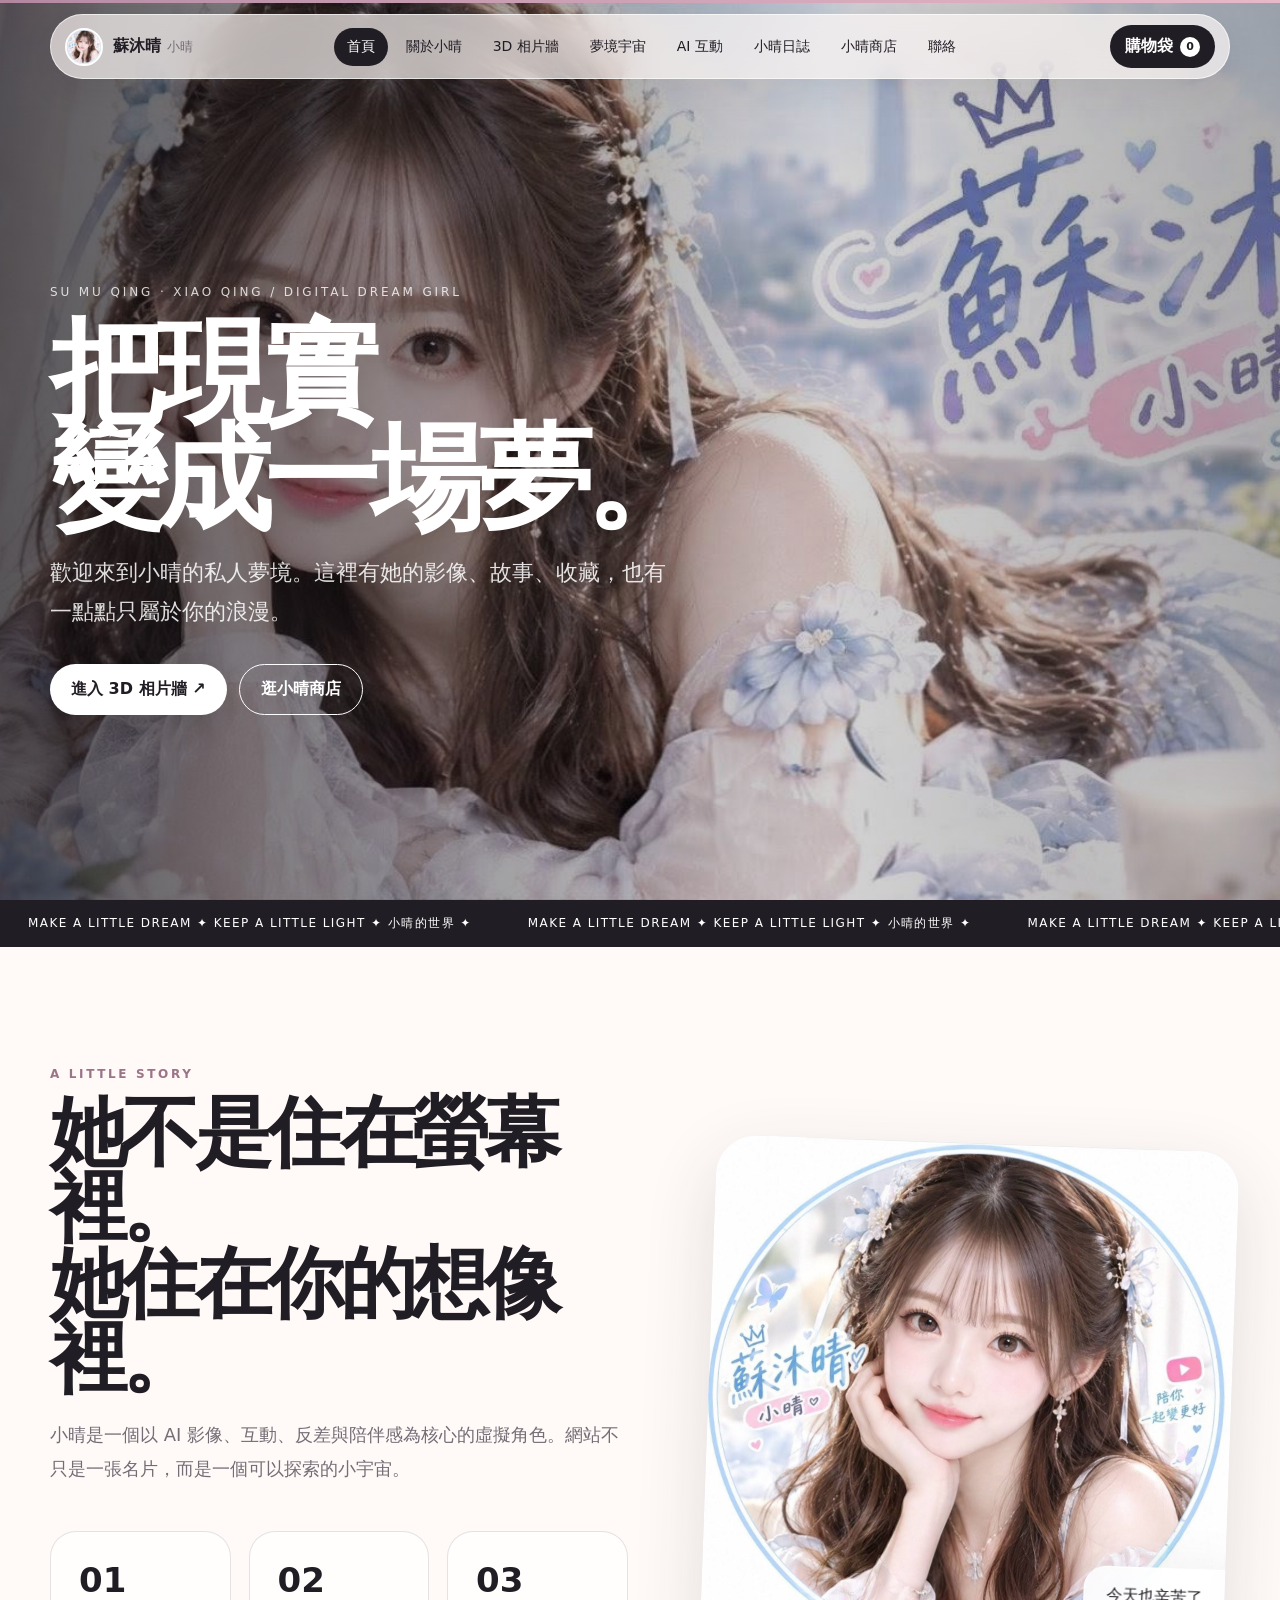
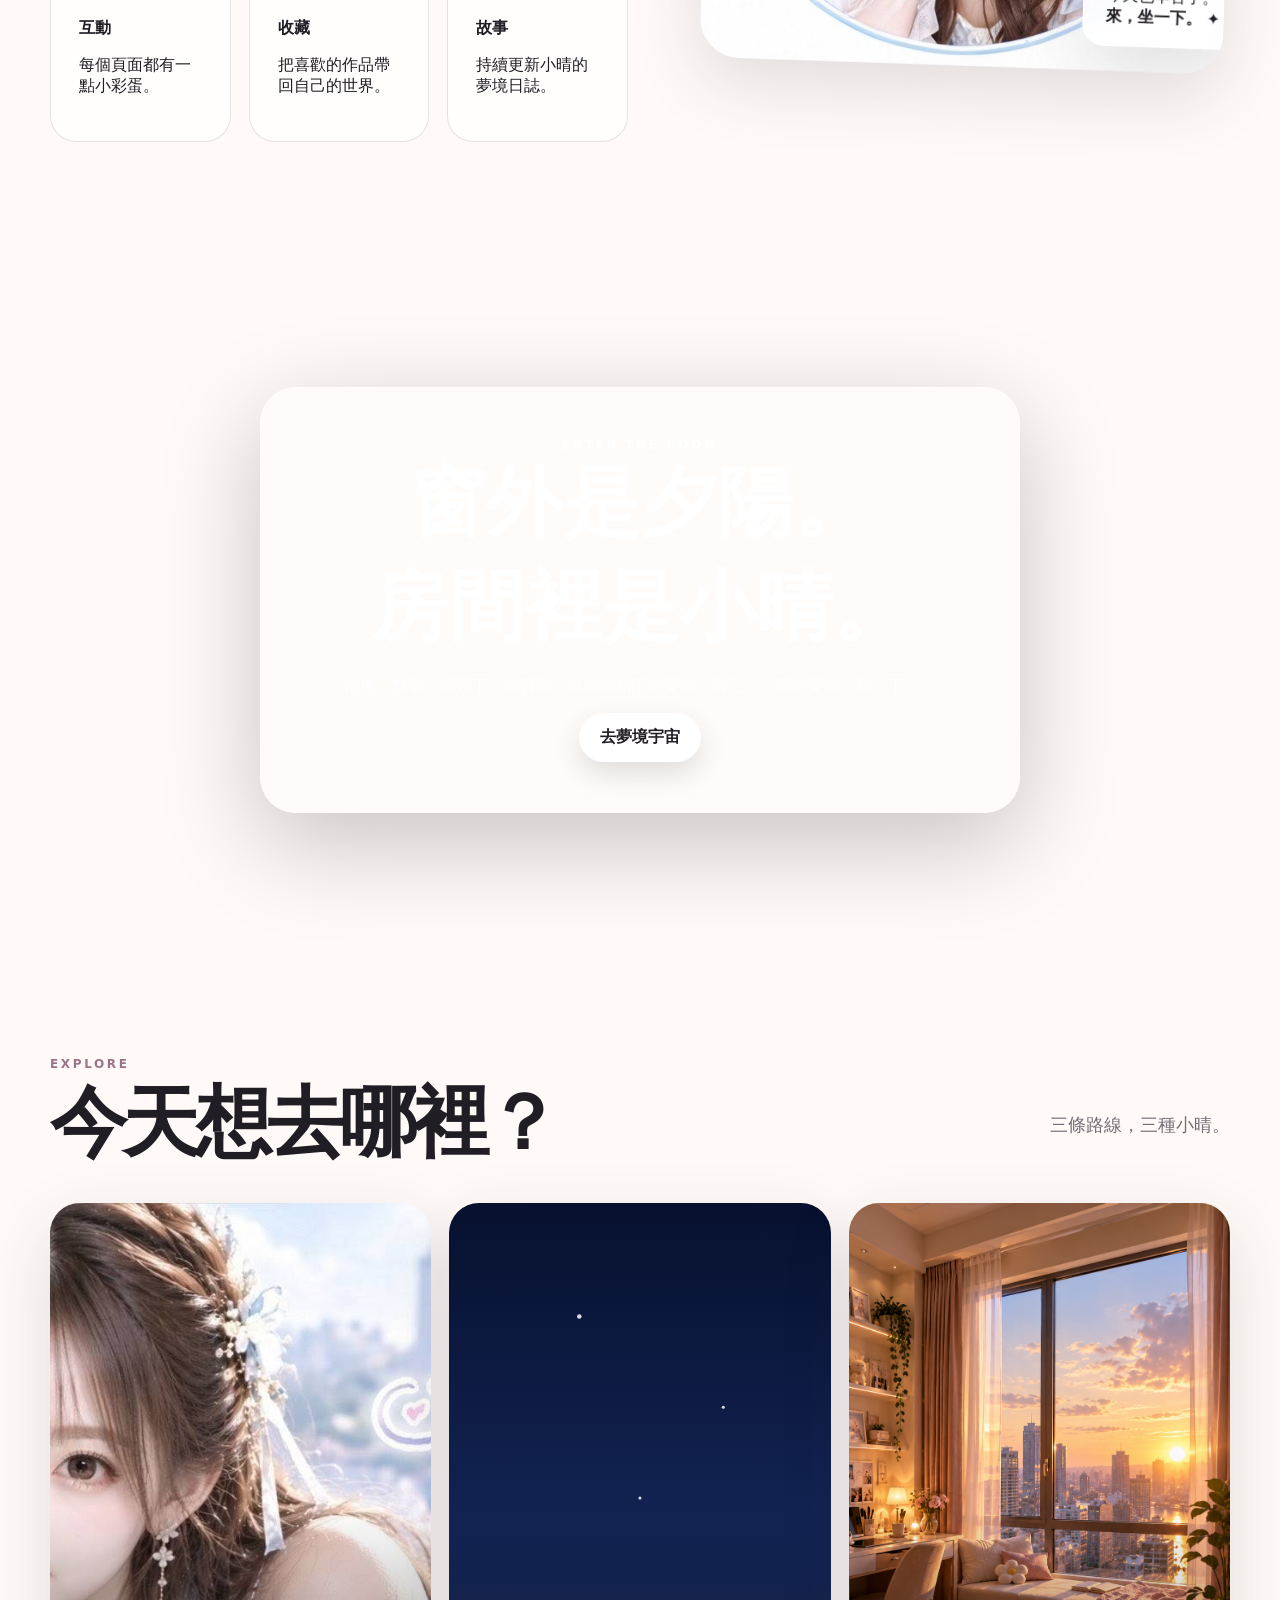
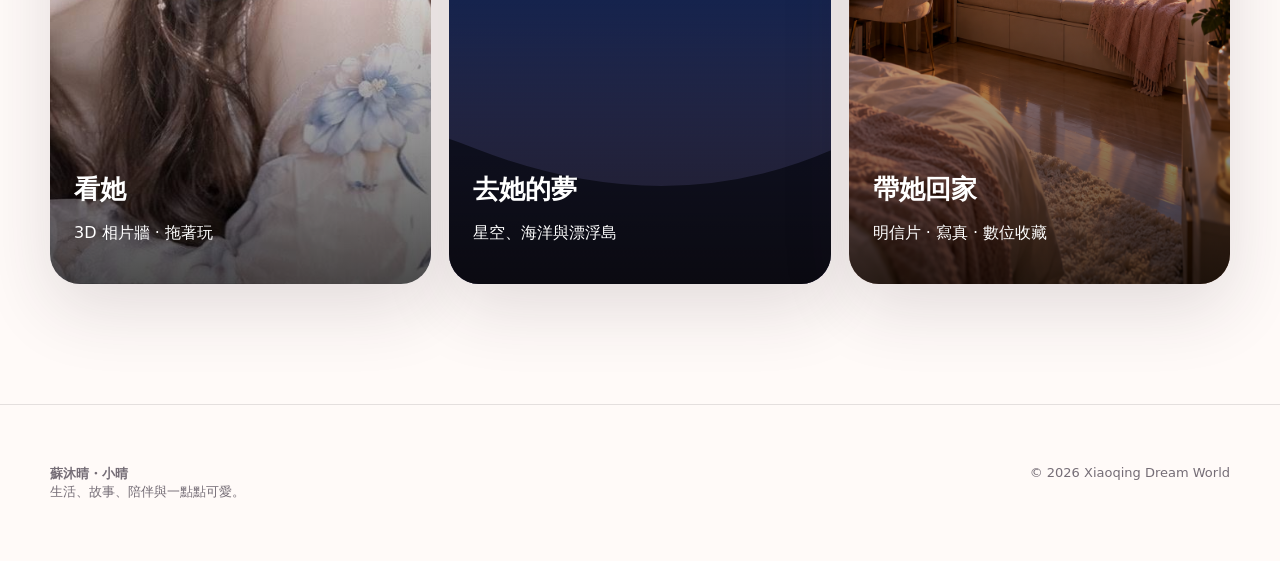
==== index.html @ 4d855e4e "Add files via upload" ====
<!doctype html><html lang="zh-Hant"><head><meta charset="utf-8"><meta name="viewport" content="width=device-width,initial-scale=1"><title>蘇沐晴｜小晴 · Official Dream World</title><meta name="description" content="蘇沐晴・小晴的 AI 虛擬偶像世界。作品、夢境、相片牆與收藏商店。"><link rel="stylesheet" href="style.css"></head><body><div class="topline"></div><div class="cursor-glow"></div><nav class="nav"><a class="brand" href="index.html"><img src="assets/avatar.jpg"><span>蘇沐晴 <small>小晴</small></span></a><div class="navlinks"><a class="active" href="index.html">首頁</a><a href="about.html">關於小晴</a><a href="gallery.html">3D 相片牆</a><a href="universe.html">夢境宇宙</a><a href="interaction.html">AI 互動</a><a href="journal.html">小晴日誌</a><a href="shop.html">小晴商店</a><a href="contact.html">聯絡</a></div><button class="cart open-cart">購物袋 <span class="count cart-count">0</span></button><button class="menu">☰</button></nav><header class="hero"><div class="hero-bg"></div><div class="hero-content"><div class="eyebrow">SU MU QING · XIAO QING / DIGITAL DREAM GIRL</div><h1>把現實<br>變成一場夢。</h1><p>歡迎來到小晴的私人夢境。這裡有她的影像、故事、收藏，也有一點點只屬於你的浪漫。</p><div class="hero-actions"><a class="btn light" href="gallery.html">進入 3D 相片牆 ↗</a><a class="btn ghost" href="shop.html">逛小晴商店</a></div></div><div class="hero-orb"></div></header><div class="marquee"><div class="marquee-track"><span>MAKE A LITTLE DREAM ✦ KEEP A LITTLE LIGHT ✦ 小晴的世界 ✦</span><span>MAKE A LITTLE DREAM ✦ KEEP A LITTLE LIGHT ✦ 小晴的世界 ✦</span><span>MAKE A LITTLE DREAM ✦ KEEP A LITTLE LIGHT ✦ 小晴的世界 ✦</span></div></div><section class="section split reveal"><div><div class="kicker">A LITTLE STORY</div><h2 class="title">她不是住在螢幕裡。<br>她住在你的想像裡。</h2><p class="lead">小晴是一個以 AI 影像、互動、反差與陪伴感為核心的虛擬角色。網站不只是一張名片，而是一個可以探索的小宇宙。</p><div class="feature-grid"><div class="feature"><b>01</b><strong>互動</strong><p>每個頁面都有一點小彩蛋。</p></div><div class="feature"><b>02</b><strong>收藏</strong><p>把喜歡的作品帶回自己的世界。</p></div><div class="feature"><b>03</b><strong>故事</strong><p>持續更新小晴的夢境日誌。</p></div></div></div><div class="portrait"><img src="assets/avatar.jpg" alt="小晴"><div class="floating-note">今天也辛苦了。<br><b>來，坐一下。</b> ✦</div></div></section><section class="scene"><div class="scene-card reveal"><div class="kicker" style="color:#fff">ENTER THE ROOM</div><h2>窗外是夕陽。<br>房間裡是小晴。</h2><p>拖曳、點擊、探索下一個頁面。這個網站不是要你「看完」，而是要你「玩一下」。</p><a class="btn light" href="universe.html">去夢境宇宙</a></div></section><section class="section reveal"><div class="shop-head"><div><div class="kicker">EXPLORE</div><h2 class="title" style="margin-bottom:0">今天想去哪裡？</h2></div><p class="lead" style="max-width:400px">三條路線，三種小晴。</p></div><div class="cards"><a class="mini-card" href="gallery.html"><img src="assets/hero.jpg"><div class="caption"><h3>看她</h3><p>3D 相片牆 · 拖著玩</p></div></a><a class="mini-card" href="universe.html"><img src="assets/sky-night.svg"><div class="caption"><h3>去她的夢</h3><p>星空、海洋與漂浮島</p></div></a><a class="mini-card" href="shop.html"><img src="assets/room-bed.jpg"><div class="caption"><h3>帶她回家</h3><p>明信片 · 寫真 · 數位收藏</p></div></a></div></section><footer class="footer"><div><b>蘇沐晴・小晴</b><br>生活、故事、陪伴與一點點可愛。</div><div>© 2026 Xiaoqing Dream World</div></footer><div class="modal" id="productModal"><div class="modal-box"><button class="modal-close">×</button><div class="product-detail"></div></div></div><div class="modal" id="cartModal"><div class="modal-box" style="padding:35px"><button class="modal-close">×</button><h2>我的購物袋</h2><div class="cart-list"></div><div style="display:flex;justify-content:space-between;margin-top:25px;font-size:20px"><b>總計</b><b class="cart-total">NT$0</b></div><button class="btn checkout" style="width:100%;margin-top:20px">前往下單</button></div></div><div class="modal" id="checkoutModal"><div class="modal-box" style="padding:35px"><button class="modal-close">×</button><h2>把小晴帶回家</h2><p style="color:#777">送出後會寄到小晴團隊的收件信箱。</p><form id="checkoutForm" action="https://formsubmit.co/chwang860811@gmail.com" method="POST"><input type="hidden" name="_subject" value="小晴網站新訂單"><input type="hidden" name="_captcha" value="false"><input type="hidden" name="_template" value="table"><input type="hidden" name="_next" value="https://example.com"><input type="hidden" name="商品與金額" id="orderSummary"><input type="hidden" name="訂單總額" id="orderTotal"><div class="field"><label>姓名</label><input id="orderName" name="姓名" required></div><div class="field"><label>Email</label><input id="orderEmail" name="Email" type="email" required></div><div class="field"><label>電話</label><input id="orderPhone" name="電話"></div><div class="field"><label>地址</label><input id="orderAddress" name="地址"></div><div class="field"><label>備註</label><textarea id="orderNote" name="備註"></textarea></div><button class="btn" style="width:100%">送出訂單</button></form></div></div><div class="toast"></div><button class="backtop">↑</button><script src="script.js"></script></body></html>
---- style.css ----
:root{--ink:#211d24;--muted:#756d76;--paper:#fffaf8;--pink:#f4dce3;--blue:#dfeaf5;--line:rgba(33,29,36,.12);--glass:rgba(255,255,255,.66);--shadow:0 24px 70px rgba(52,38,52,.14);--radius:28px}*{box-sizing:border-box}html{scroll-behavior:smooth}body{margin:0;color:var(--ink);font-family:"Noto Sans TC","Microsoft JhengHei",system-ui,sans-serif;background:var(--paper);overflow-x:hidden}a{color:inherit;text-decoration:none}button,input,textarea,select{font:inherit}button{cursor:pointer;border:0}.topline{position:fixed;top:0;left:0;right:0;height:3px;background:linear-gradient(90deg,#b68da5,#e7b8c7,#9ab7d2,#b68da5);background-size:300% 100%;animation:flow 7s linear infinite;z-index:1000}@keyframes flow{to{background-position:300% 0}}.nav{position:fixed;z-index:900;top:14px;left:50%;transform:translateX(-50%);width:min(1180px,calc(100% - 32px));padding:10px 14px;border:1px solid rgba(255,255,255,.65);background:rgba(255,250,248,.68);backdrop-filter:blur(18px);border-radius:999px;display:flex;align-items:center;gap:16px;box-shadow:0 10px 35px rgba(38,27,38,.08)}.brand{display:flex;align-items:center;gap:10px;font-weight:800;white-space:nowrap}.brand img{width:38px;height:38px;border-radius:50%;object-fit:cover;border:2px solid #fff}.brand small{font-weight:500;color:var(--muted)}.navlinks{display:flex;align-items:center;justify-content:center;gap:5px;flex:1}.navlinks a{padding:10px 13px;border-radius:999px;font-size:14px;transition:.25s}.navlinks a:hover,.navlinks a.active{background:#211d24;color:#fff}.cart{padding:11px 15px;border-radius:999px;background:#211d24;color:#fff;display:flex;align-items:center;gap:7px;font-weight:700}.count{min-width:20px;height:20px;border-radius:50%;display:grid;place-items:center;background:#fff;color:#211d24;font-size:11px}.menu{display:none;background:#211d24;color:#fff;border-radius:50%;width:42px;height:42px}.hero{min-height:100vh;position:relative;display:grid;place-items:center;overflow:hidden;background:#111}.hero-bg{position:absolute;inset:0;background:url('assets/hero.jpg') center/cover;filter:saturate(.95)}.hero-bg:after{content:"";position:absolute;inset:0;background:linear-gradient(90deg,rgba(17,14,19,.7),rgba(17,14,19,.18) 65%,rgba(17,14,19,.35))}.hero-content{position:relative;z-index:2;width:min(1180px,calc(100% - 40px));padding-top:100px;color:#fff}.eyebrow{letter-spacing:.24em;font-size:12px;text-transform:uppercase;opacity:.8}.hero h1{font-size:clamp(54px,9vw,128px);line-height:.92;margin:20px 0 18px;letter-spacing:-.07em}.hero p{font-size:clamp(16px,2vw,22px);max-width:620px;line-height:1.8;color:rgba(255,255,255,.86)}.hero-actions{display:flex;gap:12px;flex-wrap:wrap;margin-top:32px}.btn{display:inline-flex;align-items:center;justify-content:center;gap:9px;padding:14px 21px;border-radius:999px;background:#211d24;color:#fff;font-weight:800;transition:.3s;box-shadow:0 12px 28px rgba(0,0,0,.12)}.btn:hover{transform:translateY(-4px);box-shadow:0 18px 34px rgba(0,0,0,.18)}.btn.light{background:#fff;color:#211d24}.btn.ghost{background:transparent;border:1px solid currentColor;box-shadow:none}.hero-orb{position:absolute;width:320px;height:320px;border-radius:50%;right:-90px;bottom:-80px;background:radial-gradient(circle,rgba(255,255,255,.25),transparent 68%);filter:blur(5px)}.marquee{overflow:hidden;border-block:1px solid var(--line);background:#211d24;color:#fff}.marquee-track{display:flex;width:max-content;animation:marq 24s linear infinite}.marquee span{padding:14px 28px;letter-spacing:.12em;font-size:12px;white-space:nowrap}@keyframes marq{to{transform:translateX(-50%)}}section{position:relative}.section{padding:120px max(22px,calc((100% - 1180px)/2))}.split{display:grid;grid-template-columns:1.05fr .95fr;gap:80px;align-items:center}.kicker{font-size:12px;letter-spacing:.22em;text-transform:uppercase;color:#9b7487;font-weight:800}.title{font-size:clamp(42px,6vw,82px);line-height:.98;letter-spacing:-.06em;margin:14px 0 22px}.lead{font-size:18px;line-height:1.9;color:var(--muted)}.portrait{border-radius:40px;overflow:hidden;box-shadow:var(--shadow);transform:rotate(2deg);background:#eee}.portrait img{width:100%;display:block}.floating-note{position:absolute;right:-20px;bottom:25px;padding:18px 22px;background:rgba(255,255,255,.84);backdrop-filter:blur(15px);border:1px solid #fff;border-radius:22px;box-shadow:var(--shadow);max-width:250px}.feature-grid{display:grid;grid-template-columns:repeat(3,1fr);gap:18px;margin-top:45px}.feature{padding:28px;border:1px solid var(--line);background:rgba(255,255,255,.7);border-radius:26px;transition:.35s}.feature:hover{transform:translateY(-8px) rotate(.5deg);box-shadow:var(--shadow)}.feature b{display:block;font-size:34px;margin-bottom:18px}.scene{min-height:75vh;background:center/cover fixed url('assets/room-window.jpg');display:grid;place-items:center}.scene-card{width:min(760px,calc(100% - 40px));padding:50px;border:1px solid rgba(255,255,255,.5);background:rgba(255,255,255,.18);backdrop-filter:blur(15px);color:#fff;border-radius:36px;text-align:center;box-shadow:0 30px 100px rgba(0,0,0,.22)}.scene-card h2{font-size:clamp(40px,6vw,78px);margin:0 0 16px}.cards{display:grid;grid-template-columns:repeat(3,1fr);gap:18px}.mini-card{min-height:330px;border-radius:30px;overflow:hidden;position:relative;isolation:isolate;transition:.4s;box-shadow:var(--shadow)}.mini-card:hover{transform:translateY(-10px) scale(1.01)}.mini-card img{width:100%;height:100%;object-fit:cover}.mini-card:after{content:"";position:absolute;inset:45% 0 0;background:linear-gradient(transparent,rgba(0,0,0,.7));z-index:1}.mini-card .caption{position:absolute;z-index:2;bottom:24px;left:24px;right:24px;color:#fff}.mini-card .caption h3{margin:0 0 6px;font-size:26px}.shop-head{display:flex;justify-content:space-between;align-items:end;gap:30px;margin-bottom:42px}.products{display:grid;grid-template-columns:repeat(3,1fr);gap:22px}.product{background:#fff;border:1px solid var(--line);border-radius:30px;overflow:hidden;transition:.35s;box-shadow:0 12px 40px rgba(45,34,44,.05)}.product:hover{transform:translateY(-8px);box-shadow:var(--shadow)}.product-img{height:330px;overflow:hidden;position:relative}.product-img img{width:100%;height:100%;object-fit:cover;transition:.6s}.product:hover .product-img img{transform:scale(1.06)}.tag{position:absolute;left:15px;top:15px;padding:8px 12px;background:rgba(255,255,255,.86);backdrop-filter:blur(8px);border-radius:999px;font-size:11px;font-weight:800}.product-body{padding:22px}.product-body h3{margin:0 0 8px;font-size:21px}.price{font-weight:900;font-size:20px}.product-actions{display:flex;gap:8px;margin-top:18px}.product-actions .btn{flex:1;padding:12px 10px;font-size:13px}.story-band{background:linear-gradient(135deg,#f1dce5,#dceaf5);overflow:hidden}.story-band:before{content:"";position:absolute;width:520px;height:520px;border-radius:50%;background:rgba(255,255,255,.4);right:-150px;top:-180px}.gallery-wrap{background:#0c0b11;color:#fff;min-height:100vh;padding-top:150px;overflow:hidden}.gallery-stage{width:min(1100px,100%);height:620px;margin:20px auto 70px;position:relative;perspective:1400px;display:grid;place-items:center}.ring{width:340px;height:470px;position:relative;transform-style:preserve-3d;transition:transform .12s linear}.ring-card{position:absolute;left:0;top:0;width:340px;height:470px;border-radius:30px;overflow:hidden;border:1px solid rgba(255,255,255,.22);box-shadow:0 30px 80px rgba(0,0,0,.45);backface-visibility:hidden;background:#222}.ring-card img{width:100%;height:100%;object-fit:cover}.ring-card:after{content:"";position:absolute;inset:60% 0 0;background:linear-gradient(transparent,rgba(0,0,0,.7))}.ring-label{position:absolute;left:20px;bottom:20px;z-index:2}.gallery-controls{display:flex;justify-content:center;gap:12px}.circle-btn{width:50px;height:50px;border-radius:50%;background:#fff;color:#111;font-weight:900}.gallery-tip{text-align:center;color:rgba(255,255,255,.6);margin-top:20px}.universe{min-height:100vh;padding-top:150px;background:#080b16;color:#fff;position:relative;overflow:hidden}.starfield{position:absolute;inset:0;background-image:radial-gradient(#fff 1px,transparent 1px);background-size:75px 75px;opacity:.16;animation:stars 28s linear infinite}@keyframes stars{to{transform:translate(75px,75px)}}.planet{width:min(650px,75vw);aspect-ratio:1;border-radius:50%;margin:70px auto;background:radial-gradient(circle at 32% 25%,#ffe6ee 0 5%,transparent 20%),radial-gradient(circle at 62% 40%,#b3c8ee,transparent 35%),radial-gradient(circle at 35% 70%,#d59ab0,transparent 38%),linear-gradient(145deg,#111b45,#b9789b);box-shadow:inset -50px -60px 100px rgba(0,0,0,.5),0 0 100px rgba(173,140,255,.2);animation:float 7s ease-in-out infinite}@keyframes float{50%{transform:translateY(-18px) rotate(3deg)}}.planet-inner{text-align:center;padding-top:170px}.planet-inner h1{font-size:clamp(50px,8vw,110px);margin:0;letter-spacing:-.07em}.planet-inner p{color:#c9c9d8}.journal-grid{display:grid;grid-template-columns:1.5fr 1fr 1fr;gap:18px}.journal-card{min-height:430px;padding:28px;border-radius:32px;background:#fff;border:1px solid var(--line);display:flex;flex-direction:column;justify-content:end;overflow:hidden;position:relative}.journal-card img{position:absolute;inset:0;width:100%;height:100%;object-fit:cover;z-index:0}.journal-card:after{content:"";position:absolute;inset:45% 0 0;background:linear-gradient(transparent,rgba(0,0,0,.78));z-index:1}.journal-card .jtext{position:relative;z-index:2;color:#fff}.contact{background:#f4edf1}.contact-grid{display:grid;grid-template-columns:.8fr 1.2fr;gap:70px;align-items:start}.form{background:#fff;border:1px solid var(--line);padding:30px;border-radius:32px;box-shadow:var(--shadow)}.field{display:grid;gap:8px;margin-bottom:18px}.field label{font-size:13px;font-weight:800}.field input,.field textarea,.field select{width:100%;padding:14px 15px;border:1px solid var(--line);border-radius:16px;background:#fff;outline:0}.field input:focus,.field textarea:focus,.field select:focus{border-color:#9b7487;box-shadow:0 0 0 4px rgba(155,116,135,.1)}.field textarea{min-height:150px;resize:vertical}.footer{padding:60px max(22px,calc((100% - 1180px)/2));display:flex;justify-content:space-between;gap:20px;border-top:1px solid var(--line);font-size:13px;color:var(--muted)}.modal{position:fixed;inset:0;background:rgba(15,12,18,.62);backdrop-filter:blur(12px);z-index:2000;display:none;place-items:center;padding:20px}.modal.show{display:grid}.modal-box{width:min(900px,100%);max-height:90vh;overflow:auto;background:#fff;border-radius:34px;box-shadow:0 40px 120px rgba(0,0,0,.3);position:relative}.modal-close{position:absolute;right:16px;top:16px;width:44px;height:44px;border-radius:50%;background:#211d24;color:#fff;z-index:3}.product-detail{display:grid;grid-template-columns:1fr 1fr}.product-detail img{width:100%;height:100%;min-height:500px;object-fit:cover}.detail-copy{padding:45px}.detail-copy h2{font-size:42px;line-height:1;margin:10px 0 15px}.qty{display:flex;align-items:center;gap:10px;margin:24px 0}.qty button{width:38px;height:38px;border-radius:50%;background:#f0e9ed}.toast{position:fixed;left:50%;bottom:25px;transform:translate(-50%,20px);background:#211d24;color:#fff;padding:14px 20px;border-radius:999px;z-index:3000;opacity:0;pointer-events:none;transition:.3s}.toast.show{opacity:1;transform:translate(-50%,0)}.cursor-glow{position:fixed;width:220px;height:220px;border-radius:50%;background:radial-gradient(circle,rgba(228,181,202,.18),transparent 65%);pointer-events:none;transform:translate(-50%,-50%);z-index:9999;mix-blend-mode:multiply}.reveal{opacity:0;transform:translateY(25px);transition:opacity .8s ease,transform .8s ease}.reveal.on{opacity:1;transform:none}.backtop{position:fixed;right:22px;bottom:22px;width:48px;height:48px;border-radius:50%;background:#211d24;color:#fff;z-index:800;opacity:0;pointer-events:none;transition:.3s}.backtop.show{opacity:1;pointer-events:auto}@media(max-width:900px){.navlinks{display:none}.nav.open .navlinks{display:flex;position:absolute;top:68px;left:0;right:0;padding:12px;background:rgba(255,250,248,.95);border-radius:24px;flex-direction:column}.menu{display:block}.cart{margin-left:auto}.split,.contact-grid{grid-template-columns:1fr}.cards,.products,.feature-grid,.journal-grid{grid-template-columns:1fr}.product-detail{grid-template-columns:1fr}.product-detail img{min-height:330px;max-height:430px}.gallery-stage{height:520px}.ring,.ring-card{width:290px}.ring-card{height:400px}.section{padding-block:80px}.hero-content{padding-top:120px}.shop-head{display:block}.scene{min-height:65vh;background-attachment:scroll}.footer{flex-direction:column}}@media(prefers-reduced-motion:reduce){*,*:before,*:after{animation:none!important;scroll-behavior:auto!important;transition:none!important}}

/* ===== AI INTERACTION ROOM ===== */
.interaction-page{background:#080812;color:#fff}.interaction-hero{min-height:100vh;padding:145px max(22px,calc((100% - 1180px)/2)) 70px;display:grid;grid-template-columns:.85fr 1.15fr;gap:40px;align-items:center;position:relative;overflow:hidden;background:radial-gradient(circle at 70% 35%,rgba(212,164,202,.18),transparent 25%),radial-gradient(circle at 20% 70%,rgba(123,166,220,.12),transparent 25%),#080812}.interaction-stars{position:absolute;inset:0;opacity:.25;background-image:radial-gradient(#fff 1px,transparent 1px);background-size:90px 90px;animation:stars 30s linear infinite}.interaction-copy,.character-stage{position:relative;z-index:2}.interaction-copy h1{font-size:clamp(52px,7vw,96px);line-height:.95;letter-spacing:-.065em;margin:18px 0}.interaction-copy h1 em{font-style:normal;background:linear-gradient(90deg,#fff,#f0cde0,#c8dbff);-webkit-background-clip:text;background-clip:text;color:transparent}.interaction-copy p{max-width:580px;color:#c9c7d3;font-size:17px;line-height:1.9}.interaction-status{display:inline-flex;align-items:center;gap:9px;margin-top:24px;padding:12px 16px;border:1px solid rgba(255,255,255,.12);border-radius:999px;background:rgba(255,255,255,.05);color:#ddd}.status-dot{width:8px;height:8px;border-radius:50%;background:#a7e4c0;box-shadow:0 0 14px #a7e4c0}.character-stage{display:grid;place-items:center;min-height:650px;perspective:1200px}.stage-glow{position:absolute;width:520px;height:520px;border-radius:50%;background:radial-gradient(circle,rgba(242,194,219,.24),transparent 65%);filter:blur(10px)}.stage-card{width:min(500px,90%);height:650px;border:1px solid rgba(255,255,255,.14);border-radius:42px;overflow:hidden;position:relative;background:linear-gradient(180deg,rgba(255,255,255,.1),rgba(255,255,255,.03));box-shadow:0 40px 120px rgba(0,0,0,.45);transform:rotateY(-5deg);backdrop-filter:blur(8px)}.stage-card video,.stage-card>img{position:absolute;inset:0;width:100%;height:100%;object-fit:cover}.stage-card video{display:none}.stage-card video.ready{display:block}.stage-card>img.hidden{display:none}.stage-card:after{content:"";position:absolute;inset:55% 0 0;background:linear-gradient(transparent,rgba(0,0,0,.75));pointer-events:none}.stage-caption{position:absolute;left:28px;right:28px;bottom:26px;z-index:3}.stage-caption span{display:block;font-size:30px;font-weight:900}.stage-caption small{display:block;color:#ddd;margin-top:6px}.interaction-section{background:#faf5f7;color:#211d24}.interaction-section .lead{max-width:560px}.action-grid{display:grid;grid-template-columns:repeat(3,1fr);gap:14px}.action-btn{border:1px solid #eadde3;background:#fff;border-radius:24px;padding:18px;display:grid;grid-template-columns:auto 1fr auto;align-items:center;gap:14px;text-align:left;transition:.25s;cursor:pointer}.action-btn:hover,.action-btn.selected{transform:translateY(-5px);box-shadow:0 18px 45px rgba(77,47,64,.12);border-color:#c9a5b6}.action-icon{font-size:32px}.action-btn b{display:block;font-size:17px}.action-btn small{display:block;color:#8a7b83;margin-top:4px}.action-btn i{font-style:normal;color:#9b7487}.interaction-note{margin-top:30px;padding:22px 24px;border-radius:24px;background:linear-gradient(135deg,#f1e0e8,#e7eef8);line-height:1.8;color:#554850}.interaction-future{background:#0f101b;color:#fff}.interaction-future .lead{color:#c4c3cf;max-width:650px}.future-grid{display:grid;grid-template-columns:1fr 1fr;gap:70px;align-items:center}.future-cards{display:grid;grid-template-columns:1fr;gap:14px}.future-card{padding:25px;border:1px solid rgba(255,255,255,.1);border-radius:25px;background:rgba(255,255,255,.04);transition:.3s}.future-card:hover{transform:translateX(8px);background:rgba(255,255,255,.07)}.future-card b{font-size:12px;letter-spacing:.2em;color:#d8b4c8}.future-card h3{margin:8px 0}.future-card p{margin:0;color:#a9a8b5}@media(max-width:900px){.interaction-hero{grid-template-columns:1fr;padding-top:120px}.interaction-copy{order:1}.character-stage{order:2;min-height:560px}.stage-card{height:560px}.action-grid,.future-grid{grid-template-columns:1fr}.interaction-copy h1{font-size:clamp(50px,15vw,78px)}}
.transfer-box{display:none;margin:-4px 0 18px;padding:16px 18px;border-radius:18px;background:#faf1f5;border:1px solid #ecd9e2;color:#6d5862;line-height:1.7}.transfer-box.show{display:block}.transfer-box p{margin:6px 0 0;font-size:13px}
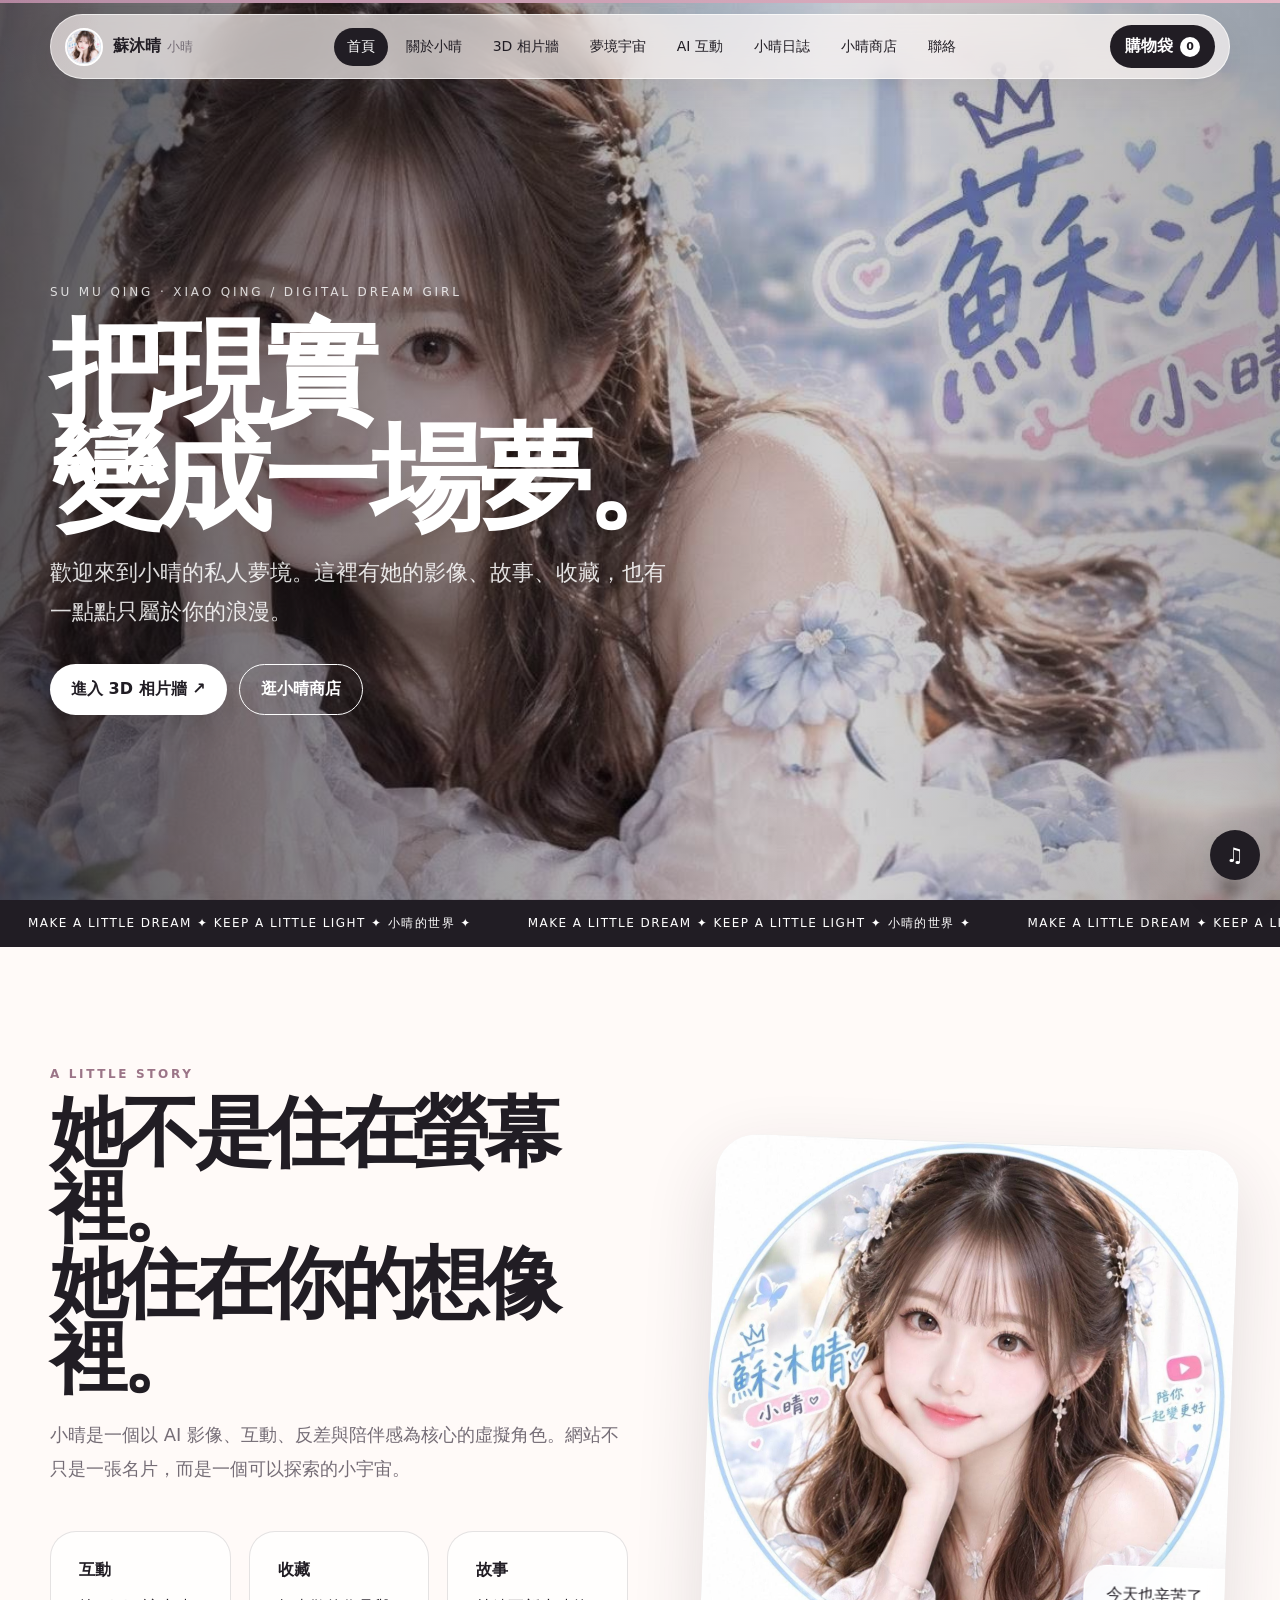
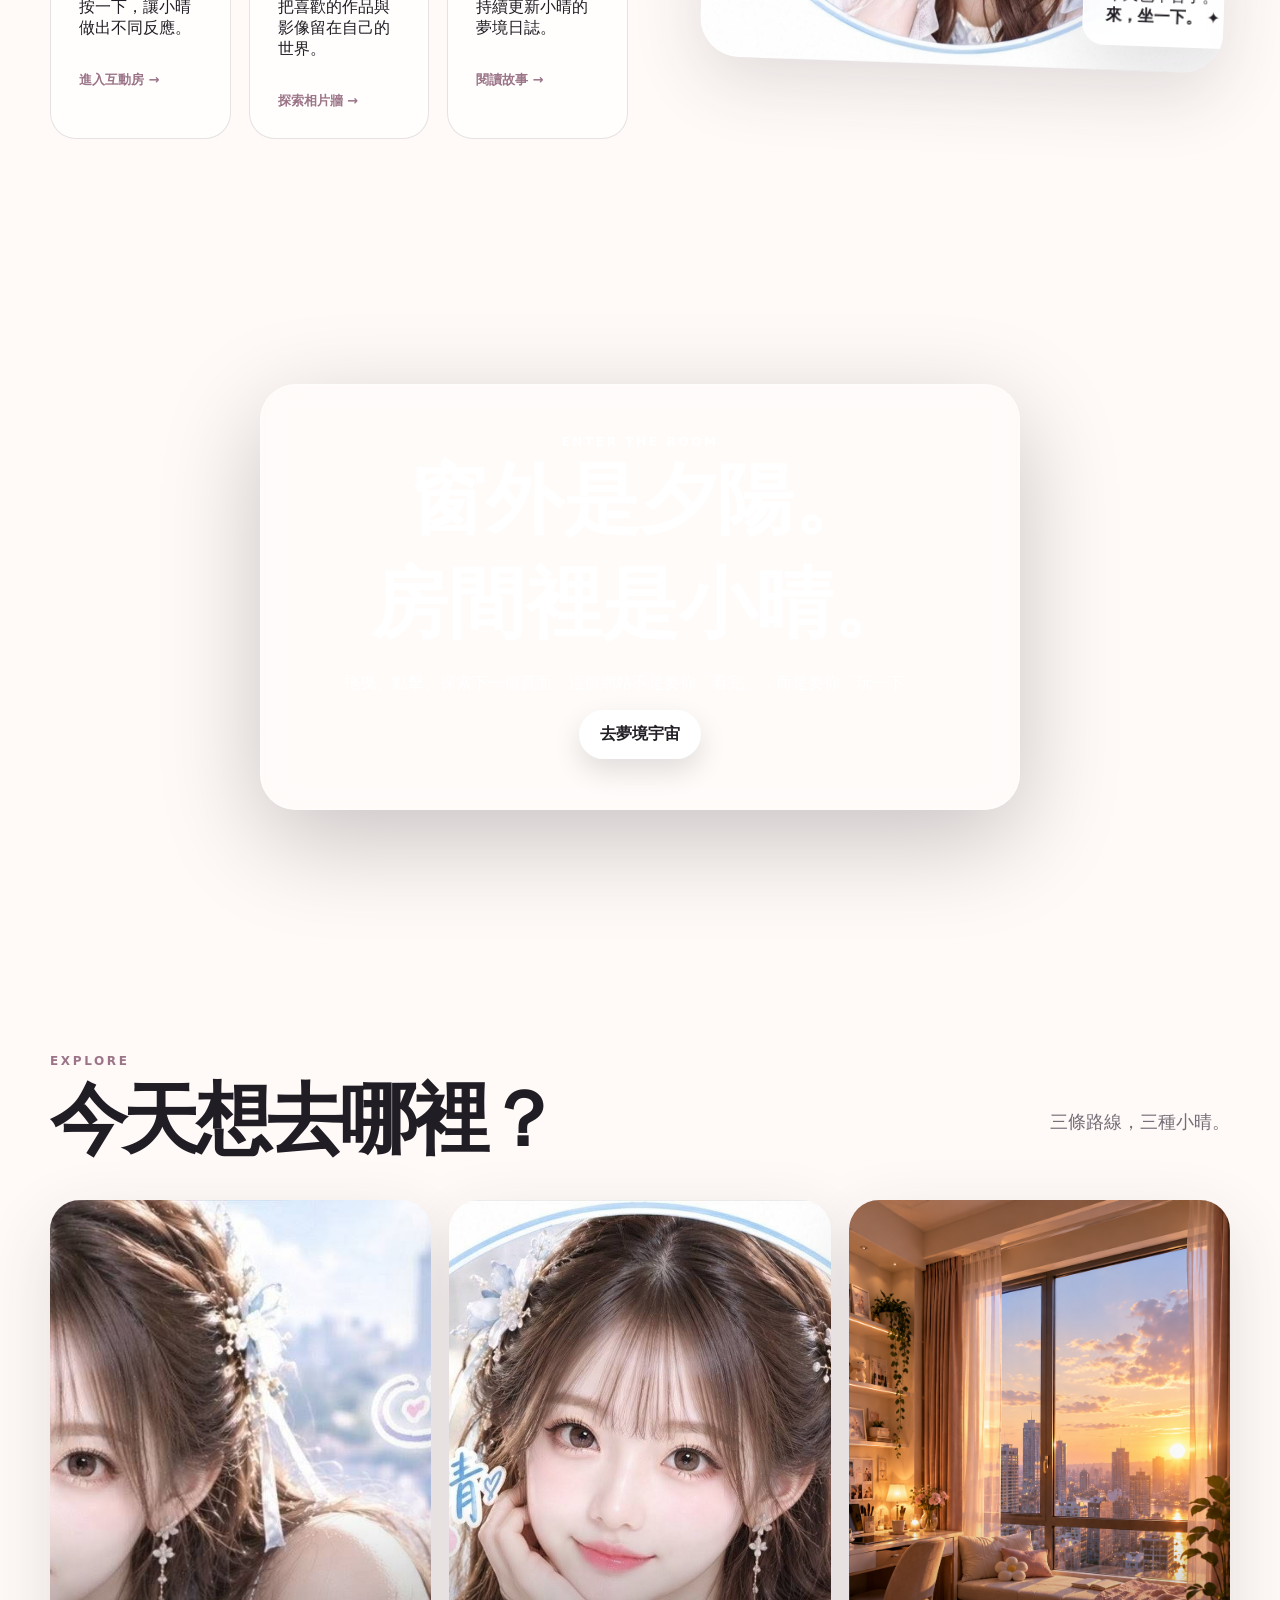
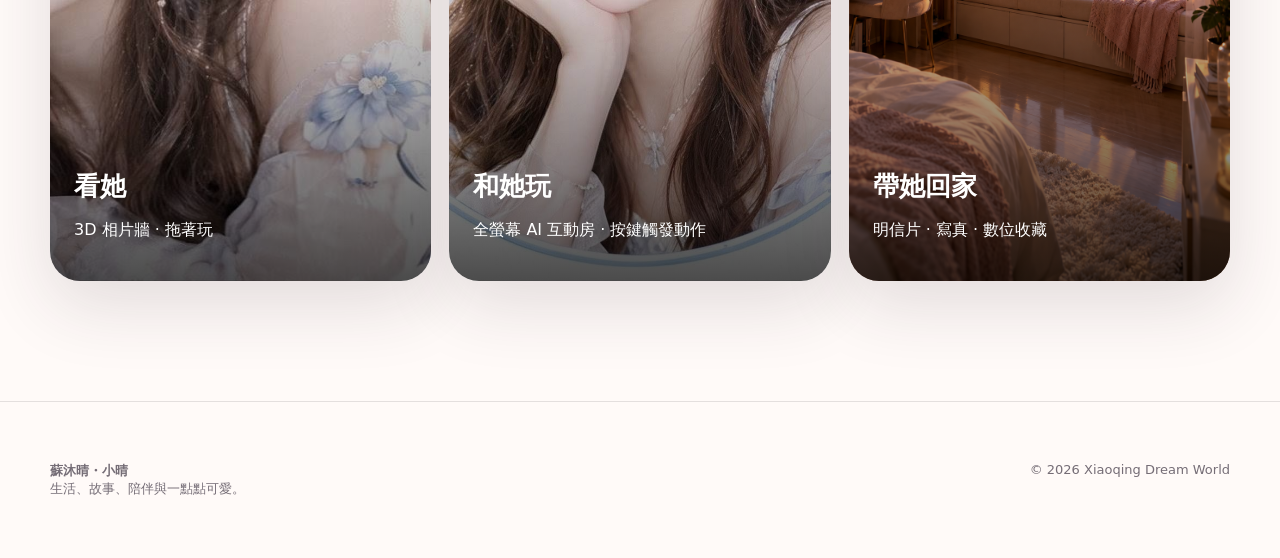
==== commit a675fe33: "Add files via upload" ====
--- a/index.html
+++ b/index.html
@@ -1 +1 @@
-<!doctype html><html lang="zh-Hant"><head><meta charset="utf-8"><meta name="viewport" content="width=device-width,initial-scale=1"><title>蘇沐晴｜小晴 · Official Dream World</title><meta name="description" content="蘇沐晴・小晴的 AI 虛擬偶像世界。作品、夢境、相片牆與收藏商店。"><link rel="stylesheet" href="style.css"></head><body><div class="topline"></div><div class="cursor-glow"></div><nav class="nav"><a class="brand" href="index.html"><img src="assets/avatar.jpg"><span>蘇沐晴 <small>小晴</small></span></a><div class="navlinks"><a class="active" href="index.html">首頁</a><a href="about.html">關於小晴</a><a href="gallery.html">3D 相片牆</a><a href="universe.html">夢境宇宙</a><a href="interaction.html">AI 互動</a><a href="journal.html">小晴日誌</a><a href="shop.html">小晴商店</a><a href="contact.html">聯絡</a></div><button class="cart open-cart">購物袋 <span class="count cart-count">0</span></button><button class="menu">☰</button></nav><header class="hero"><div class="hero-bg"></div><div class="hero-content"><div class="eyebrow">SU MU QING · XIAO QING / DIGITAL DREAM GIRL</div><h1>把現實<br>變成一場夢。</h1><p>歡迎來到小晴的私人夢境。這裡有她的影像、故事、收藏，也有一點點只屬於你的浪漫。</p><div class="hero-actions"><a class="btn light" href="gallery.html">進入 3D 相片牆 ↗</a><a class="btn ghost" href="shop.html">逛小晴商店</a></div></div><div class="hero-orb"></div></header><div class="marquee"><div class="marquee-track"><span>MAKE A LITTLE DREAM ✦ KEEP A LITTLE LIGHT ✦ 小晴的世界 ✦</span><span>MAKE A LITTLE DREAM ✦ KEEP A LITTLE LIGHT ✦ 小晴的世界 ✦</span><span>MAKE A LITTLE DREAM ✦ KEEP A LITTLE LIGHT ✦ 小晴的世界 ✦</span></div></div><section class="section split reveal"><div><div class="kicker">A LITTLE STORY</div><h2 class="title">她不是住在螢幕裡。<br>她住在你的想像裡。</h2><p class="lead">小晴是一個以 AI 影像、互動、反差與陪伴感為核心的虛擬角色。網站不只是一張名片，而是一個可以探索的小宇宙。</p><div class="feature-grid"><div class="feature"><b>01</b><strong>互動</strong><p>每個頁面都有一點小彩蛋。</p></div><div class="feature"><b>02</b><strong>收藏</strong><p>把喜歡的作品帶回自己的世界。</p></div><div class="feature"><b>03</b><strong>故事</strong><p>持續更新小晴的夢境日誌。</p></div></div></div><div class="portrait"><img src="assets/avatar.jpg" alt="小晴"><div class="floating-note">今天也辛苦了。<br><b>來，坐一下。</b> ✦</div></div></section><section class="scene"><div class="scene-card reveal"><div class="kicker" style="color:#fff">ENTER THE ROOM</div><h2>窗外是夕陽。<br>房間裡是小晴。</h2><p>拖曳、點擊、探索下一個頁面。這個網站不是要你「看完」，而是要你「玩一下」。</p><a class="btn light" href="universe.html">去夢境宇宙</a></div></section><section class="section reveal"><div class="shop-head"><div><div class="kicker">EXPLORE</div><h2 class="title" style="margin-bottom:0">今天想去哪裡？</h2></div><p class="lead" style="max-width:400px">三條路線，三種小晴。</p></div><div class="cards"><a class="mini-card" href="gallery.html"><img src="assets/hero.jpg"><div class="caption"><h3>看她</h3><p>3D 相片牆 · 拖著玩</p></div></a><a class="mini-card" href="universe.html"><img src="assets/sky-night.svg"><div class="caption"><h3>去她的夢</h3><p>星空、海洋與漂浮島</p></div></a><a class="mini-card" href="shop.html"><img src="assets/room-bed.jpg"><div class="caption"><h3>帶她回家</h3><p>明信片 · 寫真 · 數位收藏</p></div></a></div></section><footer class="footer"><div><b>蘇沐晴・小晴</b><br>生活、故事、陪伴與一點點可愛。</div><div>© 2026 Xiaoqing Dream World</div></footer><div class="modal" id="productModal"><div class="modal-box"><button class="modal-close">×</button><div class="product-detail"></div></div></div><div class="modal" id="cartModal"><div class="modal-box" style="padding:35px"><button class="modal-close">×</button><h2>我的購物袋</h2><div class="cart-list"></div><div style="display:flex;justify-content:space-between;margin-top:25px;font-size:20px"><b>總計</b><b class="cart-total">NT$0</b></div><button class="btn checkout" style="width:100%;margin-top:20px">前往下單</button></div></div><div class="modal" id="checkoutModal"><div class="modal-box" style="padding:35px"><button class="modal-close">×</button><h2>把小晴帶回家</h2><p style="color:#777">送出後會寄到小晴團隊的收件信箱。</p><form id="checkoutForm" action="https://formsubmit.co/chwang860811@gmail.com" method="POST"><input type="hidden" name="_subject" value="小晴網站新訂單"><input type="hidden" name="_captcha" value="false"><input type="hidden" name="_template" value="table"><input type="hidden" name="_next" value="https://example.com"><input type="hidden" name="商品與金額" id="orderSummary"><input type="hidden" name="訂單總額" id="orderTotal"><div class="field"><label>姓名</label><input id="orderName" name="姓名" required></div><div class="field"><label>Email</label><input id="orderEmail" name="Email" type="email" required></div><div class="field"><label>電話</label><input id="orderPhone" name="電話"></div><div class="field"><label>地址</label><input id="orderAddress" name="地址"></div><div class="field"><label>備註</label><textarea id="orderNote" name="備註"></textarea></div><button class="btn" style="width:100%">送出訂單</button></form></div></div><div class="toast"></div><button class="backtop">↑</button><script src="script.js"></script></body></html>
+<!doctype html><html lang="zh-Hant"><head><meta charset="utf-8"><meta name="viewport" content="width=device-width,initial-scale=1"><title>蘇沐晴｜小晴 · Official Dream World</title><meta name="description" content="蘇沐晴・小晴的 AI 虛擬偶像世界。作品、夢境、相片牆與收藏商店。"><link rel="stylesheet" href="style.css"></head><body><div class="topline"></div><div class="cursor-glow"></div><nav class="nav"><a class="brand" href="index.html"><img src="assets/avatar.jpg"><span>蘇沐晴 <small>小晴</small></span></a><div class="navlinks"><a class="active" href="index.html">首頁</a><a href="about.html">關於小晴</a><a href="gallery.html">3D 相片牆</a><a href="universe.html">夢境宇宙</a><a href="interaction.html">AI 互動</a><a href="journal.html">小晴日誌</a><a href="shop.html">小晴商店</a><a href="contact.html">聯絡</a></div><button class="cart open-cart">購物袋 <span class="count cart-count">0</span></button><button class="menu">☰</button></nav><header class="hero"><div class="hero-bg"></div><div class="hero-content"><div class="eyebrow">SU MU QING · XIAO QING / DIGITAL DREAM GIRL</div><h1>把現實<br>變成一場夢。</h1><p>歡迎來到小晴的私人夢境。這裡有她的影像、故事、收藏，也有一點點只屬於你的浪漫。</p><div class="hero-actions"><a class="btn light" href="gallery.html">進入 3D 相片牆 ↗</a><a class="btn ghost" href="shop.html">逛小晴商店</a></div></div><div class="hero-orb"></div></header><div class="marquee"><div class="marquee-track"><span>MAKE A LITTLE DREAM ✦ KEEP A LITTLE LIGHT ✦ 小晴的世界 ✦</span><span>MAKE A LITTLE DREAM ✦ KEEP A LITTLE LIGHT ✦ 小晴的世界 ✦</span><span>MAKE A LITTLE DREAM ✦ KEEP A LITTLE LIGHT ✦ 小晴的世界 ✦</span></div></div><section class="section split reveal"><div><div class="kicker">A LITTLE STORY</div><h2 class="title">她不是住在螢幕裡。<br>她住在你的想像裡。</h2><p class="lead">小晴是一個以 AI 影像、互動、反差與陪伴感為核心的虛擬角色。網站不只是一張名片，而是一個可以探索的小宇宙。</p><div class="feature-grid"><a class="feature feature-link" href="interaction.html"><strong>互動</strong><p>按一下，讓小晴做出不同反應。</p><span>進入互動房 →</span></a><a class="feature feature-link" href="gallery.html"><strong>收藏</strong><p>把喜歡的作品與影像留在自己的世界。</p><span>探索相片牆 →</span></a><a class="feature feature-link" href="journal.html"><strong>故事</strong><p>持續更新小晴的夢境日誌。</p><span>閱讀故事 →</span></a></div></div><div class="portrait"><img src="assets/avatar.jpg" alt="小晴"><div class="floating-note">今天也辛苦了。<br><b>來，坐一下。</b> ✦</div></div></section><section class="scene"><div class="scene-card reveal"><div class="kicker" style="color:#fff">ENTER THE ROOM</div><h2>窗外是夕陽。<br>房間裡是小晴。</h2><p>拖曳、點擊、探索下一個頁面。這個網站不是要你「看完」，而是要你「玩一下」。</p><a class="btn light" href="universe.html">去夢境宇宙</a></div></section><section class="section reveal"><div class="shop-head"><div><div class="kicker">EXPLORE</div><h2 class="title" style="margin-bottom:0">今天想去哪裡？</h2></div><p class="lead" style="max-width:400px">三條路線，三種小晴。</p></div><div class="cards"><a class="mini-card" href="gallery.html"><img src="assets/hero.jpg"><div class="caption"><h3>看她</h3><p>3D 相片牆 · 拖著玩</p></div></a><a class="mini-card" href="interaction.html"><img src="assets/avatar.jpg"><div class="caption"><h3>和她玩</h3><p>全螢幕 AI 互動房 · 按鍵觸發動作</p></div></a><a class="mini-card" href="shop.html"><img src="assets/room-bed.jpg"><div class="caption"><h3>帶她回家</h3><p>明信片 · 寫真 · 數位收藏</p></div></a></div></section><footer class="footer"><div><b>蘇沐晴・小晴</b><br>生活、故事、陪伴與一點點可愛。</div><div>© 2026 Xiaoqing Dream World</div></footer><div class="modal" id="productModal"><div class="modal-box"><button class="modal-close">×</button><div class="product-detail"></div></div></div><div class="modal" id="cartModal"><div class="modal-box" style="padding:35px"><button class="modal-close">×</button><h2>我的購物袋</h2><div class="cart-list"></div><div style="display:flex;justify-content:space-between;margin-top:25px;font-size:20px"><b>總計</b><b class="cart-total">NT$0</b></div><button class="btn checkout" style="width:100%;margin-top:20px">前往下單</button></div></div><div class="modal" id="checkoutModal"><div class="modal-box" style="padding:35px"><button class="modal-close">×</button><h2>把小晴帶回家</h2><p style="color:#777">送出後會寄到小晴團隊的收件信箱。</p><form id="checkoutForm" action="https://formsubmit.co/chwang860811@gmail.com" method="POST"><input type="hidden" name="_subject" value="小晴網站新訂單"><input type="hidden" name="_captcha" value="false"><input type="hidden" name="_template" value="table"><input type="hidden" name="_next" value="https://example.com"><input type="hidden" name="商品與金額" id="orderSummary"><input type="hidden" name="訂單總額" id="orderTotal"><div class="field"><label>姓名</label><input id="orderName" name="姓名" required></div><div class="field"><label>Email</label><input id="orderEmail" name="Email" type="email" required></div><div class="field"><label>電話</label><input id="orderPhone" name="電話"></div><div class="field"><label>地址</label><input id="orderAddress" name="地址"></div><div class="field"><label>備註</label><textarea id="orderNote" name="備註"></textarea></div><button class="btn" style="width:100%">送出訂單</button></form></div></div><div class="toast"></div><button class="backtop">↑</button><script src="script.js"></script><script src="music.js"></script></body></html>
--- a/style.css
+++ b/style.css
@@ -3,3 +3,11 @@
 /* ===== AI INTERACTION ROOM ===== */
 .interaction-page{background:#080812;color:#fff}.interaction-hero{min-height:100vh;padding:145px max(22px,calc((100% - 1180px)/2)) 70px;display:grid;grid-template-columns:.85fr 1.15fr;gap:40px;align-items:center;position:relative;overflow:hidden;background:radial-gradient(circle at 70% 35%,rgba(212,164,202,.18),transparent 25%),radial-gradient(circle at 20% 70%,rgba(123,166,220,.12),transparent 25%),#080812}.interaction-stars{position:absolute;inset:0;opacity:.25;background-image:radial-gradient(#fff 1px,transparent 1px);background-size:90px 90px;animation:stars 30s linear infinite}.interaction-copy,.character-stage{position:relative;z-index:2}.interaction-copy h1{font-size:clamp(52px,7vw,96px);line-height:.95;letter-spacing:-.065em;margin:18px 0}.interaction-copy h1 em{font-style:normal;background:linear-gradient(90deg,#fff,#f0cde0,#c8dbff);-webkit-background-clip:text;background-clip:text;color:transparent}.interaction-copy p{max-width:580px;color:#c9c7d3;font-size:17px;line-height:1.9}.interaction-status{display:inline-flex;align-items:center;gap:9px;margin-top:24px;padding:12px 16px;border:1px solid rgba(255,255,255,.12);border-radius:999px;background:rgba(255,255,255,.05);color:#ddd}.status-dot{width:8px;height:8px;border-radius:50%;background:#a7e4c0;box-shadow:0 0 14px #a7e4c0}.character-stage{display:grid;place-items:center;min-height:650px;perspective:1200px}.stage-glow{position:absolute;width:520px;height:520px;border-radius:50%;background:radial-gradient(circle,rgba(242,194,219,.24),transparent 65%);filter:blur(10px)}.stage-card{width:min(500px,90%);height:650px;border:1px solid rgba(255,255,255,.14);border-radius:42px;overflow:hidden;position:relative;background:linear-gradient(180deg,rgba(255,255,255,.1),rgba(255,255,255,.03));box-shadow:0 40px 120px rgba(0,0,0,.45);transform:rotateY(-5deg);backdrop-filter:blur(8px)}.stage-card video,.stage-card>img{position:absolute;inset:0;width:100%;height:100%;object-fit:cover}.stage-card video{display:none}.stage-card video.ready{display:block}.stage-card>img.hidden{display:none}.stage-card:after{content:"";position:absolute;inset:55% 0 0;background:linear-gradient(transparent,rgba(0,0,0,.75));pointer-events:none}.stage-caption{position:absolute;left:28px;right:28px;bottom:26px;z-index:3}.stage-caption span{display:block;font-size:30px;font-weight:900}.stage-caption small{display:block;color:#ddd;margin-top:6px}.interaction-section{background:#faf5f7;color:#211d24}.interaction-section .lead{max-width:560px}.action-grid{display:grid;grid-template-columns:repeat(3,1fr);gap:14px}.action-btn{border:1px solid #eadde3;background:#fff;border-radius:24px;padding:18px;display:grid;grid-template-columns:auto 1fr auto;align-items:center;gap:14px;text-align:left;transition:.25s;cursor:pointer}.action-btn:hover,.action-btn.selected{transform:translateY(-5px);box-shadow:0 18px 45px rgba(77,47,64,.12);border-color:#c9a5b6}.action-icon{font-size:32px}.action-btn b{display:block;font-size:17px}.action-btn small{display:block;color:#8a7b83;margin-top:4px}.action-btn i{font-style:normal;color:#9b7487}.interaction-note{margin-top:30px;padding:22px 24px;border-radius:24px;background:linear-gradient(135deg,#f1e0e8,#e7eef8);line-height:1.8;color:#554850}.interaction-future{background:#0f101b;color:#fff}.interaction-future .lead{color:#c4c3cf;max-width:650px}.future-grid{display:grid;grid-template-columns:1fr 1fr;gap:70px;align-items:center}.future-cards{display:grid;grid-template-columns:1fr;gap:14px}.future-card{padding:25px;border:1px solid rgba(255,255,255,.1);border-radius:25px;background:rgba(255,255,255,.04);transition:.3s}.future-card:hover{transform:translateX(8px);background:rgba(255,255,255,.07)}.future-card b{font-size:12px;letter-spacing:.2em;color:#d8b4c8}.future-card h3{margin:8px 0}.future-card p{margin:0;color:#a9a8b5}@media(max-width:900px){.interaction-hero{grid-template-columns:1fr;padding-top:120px}.interaction-copy{order:1}.character-stage{order:2;min-height:560px}.stage-card{height:560px}.action-grid,.future-grid{grid-template-columns:1fr}.interaction-copy h1{font-size:clamp(50px,15vw,78px)}}
 .transfer-box{display:none;margin:-4px 0 18px;padding:16px 18px;border-radius:18px;background:#faf1f5;border:1px solid #ecd9e2;color:#6d5862;line-height:1.7}.transfer-box.show{display:block}.transfer-box p{margin:6px 0 0;font-size:13px}
+/* ===== V5.1 DREAM WORLD / INTERACTION UPGRADE ===== */
+.feature-link{display:block;color:inherit}.feature-link span{display:inline-block;margin-top:16px;font-size:13px;font-weight:800;color:#9b7487}.feature-link:hover span{transform:translateX(5px);transition:.25s}
+.universe-intro{position:relative;z-index:2;text-align:center;padding:40px 22px 0}.universe-intro h1{font-size:clamp(58px,10vw,130px);line-height:.9;letter-spacing:-.08em;margin:15px 0}.universe-intro p{color:#bfc1d0;font-size:18px}.universe-intro b{color:#fff}.dream-console{position:relative;z-index:2;width:min(1180px,calc(100% - 40px));margin:10px auto 70px;display:grid;grid-template-columns:1.25fr .75fr;gap:30px;align-items:center}.dream-orbit-wrap{position:relative;min-height:650px;display:grid;place-items:center}.dream-orbit{width:min(680px,78vw);height:min(680px,78vw);min-width:440px;min-height:440px;position:relative;display:grid;place-items:center;border-radius:50%;touch-action:none}.dream-orbit:before,.dream-orbit:after{content:"";position:absolute;inset:7%;border:1px solid rgba(255,255,255,.13);border-radius:50%;transform:rotateX(70deg) rotateZ(15deg)}.dream-orbit:after{inset:18%;transform:rotateX(70deg) rotateZ(-25deg);opacity:.65}.interactive-planet{width:min(560px,65vw);margin:0;cursor:grab;user-select:none;position:relative;z-index:2;transition:background .5s ease,box-shadow .5s ease;}.interactive-planet:active{cursor:grabbing}.interactive-planet[data-scene="dawn"]{background:radial-gradient(circle at 32% 25%,#fff2cf 0 5%,transparent 20%),radial-gradient(circle at 62% 40%,#ffb68b,transparent 35%),radial-gradient(circle at 35% 70%,#f3d8a0,transparent 38%),linear-gradient(145deg,#25365e,#ef9d83)}.interactive-planet[data-scene="ocean"]{background:radial-gradient(circle at 32% 25%,#d7f6ff 0 5%,transparent 20%),radial-gradient(circle at 62% 40%,#64bde5,transparent 35%),radial-gradient(circle at 35% 70%,#3b7db3,transparent 38%),linear-gradient(145deg,#071b3c,#39a5c5)}.dream-scene-label{display:inline-block;font-size:12px;letter-spacing:.2em;text-transform:uppercase;color:#e8d7df}.planet-inner h2{font-size:clamp(42px,7vw,82px);margin:8px 0;letter-spacing:-.06em}.wish-btn{margin-top:18px;padding:12px 18px;border-radius:999px;background:rgba(255,255,255,.14);border:1px solid rgba(255,255,255,.3);color:#fff;backdrop-filter:blur(10px)}.wish-btn:hover{background:rgba(255,255,255,.23)}.drag-tip{position:absolute;bottom:20px;color:#9b9cac;font-size:12px;letter-spacing:.08em}.dream-panel{padding:30px;border:1px solid rgba(255,255,255,.12);background:rgba(255,255,255,.05);backdrop-filter:blur(20px);border-radius:30px;box-shadow:0 30px 90px rgba(0,0,0,.24)}.panel-kicker{font-size:11px;letter-spacing:.22em;color:#d2b1c0;font-weight:800}.dream-panel h2{font-size:34px;line-height:1.05;margin:10px 0 12px}.dream-panel p{color:#aaaaba;line-height:1.8}.dream-tabs{display:grid;gap:10px;margin:24px 0}.dream-tab{padding:14px 16px;text-align:left;border-radius:16px;border:1px solid rgba(255,255,255,.09);background:rgba(255,255,255,.04);color:#ddd;transition:.25s}.dream-tab:hover,.dream-tab.active{background:#fff;color:#17141c;transform:translateX(5px)}.dream-meter{margin:20px 0}.dream-meter>div:first-child{display:flex;justify-content:space-between;color:#bfc0cc;font-size:13px}.meter{height:7px;background:rgba(255,255,255,.1);border-radius:99px;margin-top:9px;overflow:hidden}.meter i{display:block;height:100%;width:0;background:linear-gradient(90deg,#d6a9c0,#b8d8ef);border-radius:inherit;transition:.4s}.dream-reset{width:100%;background:#fff;color:#211d24}.collect-star{position:absolute;z-index:5;background:transparent;color:#fff;font-size:28px;text-shadow:0 0 18px #fff,0 0 35px #d8b5ff;animation:starPulse 1.6s ease-in-out infinite;border:0}.collect-star:hover{transform:scale(1.4)}@keyframes starPulse{50%{opacity:.55;transform:scale(.8)}}.dream-discover{position:relative;z-index:2;width:min(1180px,calc(100% - 40px));margin:0 auto 100px;display:grid;grid-template-columns:1fr 1fr;gap:18px}.discover-card{padding:34px;border-radius:28px;background:rgba(255,255,255,.06);border:1px solid rgba(255,255,255,.1)}.discover-card>span{font-size:30px;color:#e8c9d8}.discover-card h3{font-size:28px;margin:10px 0}.discover-card p{color:#aaaaba;line-height:1.8}.discover-links{display:flex;gap:10px;flex-wrap:wrap}
+/* Full-screen interaction room: the main character and controls stay inside one viewport. */
+.interaction-page .nav{background:rgba(8,8,18,.48);border-color:rgba(255,255,255,.12);color:#fff}.interaction-page .brand small{color:#bdbac7}.interaction-page .navlinks a:hover,.interaction-page .navlinks a.active{background:#fff;color:#15131a}.interaction-page .cart{background:#fff;color:#15131a}.interaction-page .count{background:#15131a;color:#fff}.interaction-hero{min-height:100svh;height:100svh;padding:0;display:block;background:#07070d}.interaction-copy{position:absolute;left:max(24px,calc((100% - 1240px)/2));top:18%;max-width:430px;z-index:5;text-shadow:0 3px 25px rgba(0,0,0,.45)}.interaction-copy h1{font-size:clamp(48px,7vw,104px)}.interaction-copy p{font-size:15px;line-height:1.75}.interaction-status{background:rgba(0,0,0,.3);border-color:rgba(255,255,255,.16)}.character-stage{position:absolute;inset:0;min-height:0;display:block}.stage-glow{width:65vw;height:65vw;left:50%;top:50%;transform:translate(-50%,-50%)}.stage-card{position:absolute;inset:0;width:100%;height:100%;border:0;border-radius:0;transform:none;background:#111;box-shadow:none;backdrop-filter:none}.stage-card video,.stage-card>img{object-fit:cover}.stage-card video{background:#111}.stage-card:before{content:"";position:absolute;inset:0;z-index:1;background:linear-gradient(90deg,rgba(0,0,0,.65),rgba(0,0,0,.05) 48%,rgba(0,0,0,.3)),linear-gradient(0deg,rgba(0,0,0,.75),transparent 35%,rgba(0,0,0,.2));pointer-events:none}.stage-caption{left:max(24px,calc((100% - 1240px)/2));right:auto;bottom:150px;max-width:520px}.stage-caption span{font-size:clamp(24px,3vw,42px)}.interaction-section{position:absolute;z-index:8;left:50%;bottom:22px;transform:translateX(-50%);width:min(1180px,calc(100% - 32px));padding:0;background:transparent;color:#fff}.interaction-section .shop-head{display:none}.action-grid{grid-template-columns:repeat(9,1fr);gap:8px}.action-btn{min-height:72px;padding:10px 7px;display:flex;flex-direction:column;justify-content:center;gap:2px;text-align:center;border:1px solid rgba(255,255,255,.16);background:rgba(10,10,18,.55);color:#fff;backdrop-filter:blur(16px);border-radius:18px;box-shadow:0 12px 40px rgba(0,0,0,.22)}.action-btn:hover,.action-btn.selected{transform:translateY(-6px);background:rgba(255,255,255,.93);color:#17141b;border-color:#fff}.action-icon{font-size:22px}.action-btn b{font-size:12px}.action-btn small{display:none}.action-btn i{display:none}.interaction-note{display:none}.interaction-future{padding-top:100px}.interaction-page main{position:relative}.interaction-page .interaction-future{display:none}
+.music-player{position:fixed;right:20px;bottom:20px;z-index:2500;display:flex;align-items:flex-end;gap:8px}.music-toggle{width:50px;height:50px;border-radius:50%;background:#211d24;color:#fff;box-shadow:0 12px 35px rgba(0,0,0,.18);font-size:20px}.music-panel{width:280px;padding:14px;border:1px solid rgba(255,255,255,.7);background:rgba(255,250,248,.88);backdrop-filter:blur(18px);border-radius:20px;box-shadow:0 20px 60px rgba(40,25,40,.2);display:none;color:#211d24}.music-player.open .music-panel{display:block}.music-title{display:flex;flex-direction:column;margin-bottom:9px}.music-title span{font-weight:900}.music-title small{font-size:11px;color:#777;margin-top:3px}.music-panel select{width:100%;padding:9px;border:1px solid var(--line);border-radius:12px;background:#fff}.music-row{display:grid;grid-template-columns:1fr auto 90px;gap:8px;margin-top:9px;align-items:center}.music-row button{padding:8px 10px;border-radius:12px;background:#211d24;color:#fff;font-size:12px}.music-row input{width:90px}.interaction-page .music-toggle{background:#fff;color:#211d24}
+@media(max-width:1000px){.dream-console{grid-template-columns:1fr}.dream-orbit-wrap{min-height:540px}.dream-panel{margin-top:-20px}.action-grid{grid-template-columns:repeat(5,1fr)}.action-btn{min-height:64px}.interaction-copy{top:15%;max-width:360px}.stage-caption{bottom:155px}.dream-discover{grid-template-columns:1fr}}
+@media(max-width:650px){.dream-orbit{min-width:340px;min-height:340px}.interactive-planet{width:340px}.dream-orbit-wrap{min-height:420px}.action-grid{grid-template-columns:repeat(3,1fr);gap:6px}.action-btn{min-height:58px;border-radius:14px}.interaction-copy{left:18px;right:18px;top:12%;max-width:none}.interaction-copy h1{font-size:clamp(42px,14vw,68px)}.interaction-copy p{display:none}.interaction-status{margin-top:10px}.stage-caption{left:18px;bottom:225px}.music-panel{width:250px}.music-player{right:12px;bottom:12px}.interaction-section{bottom:12px}}
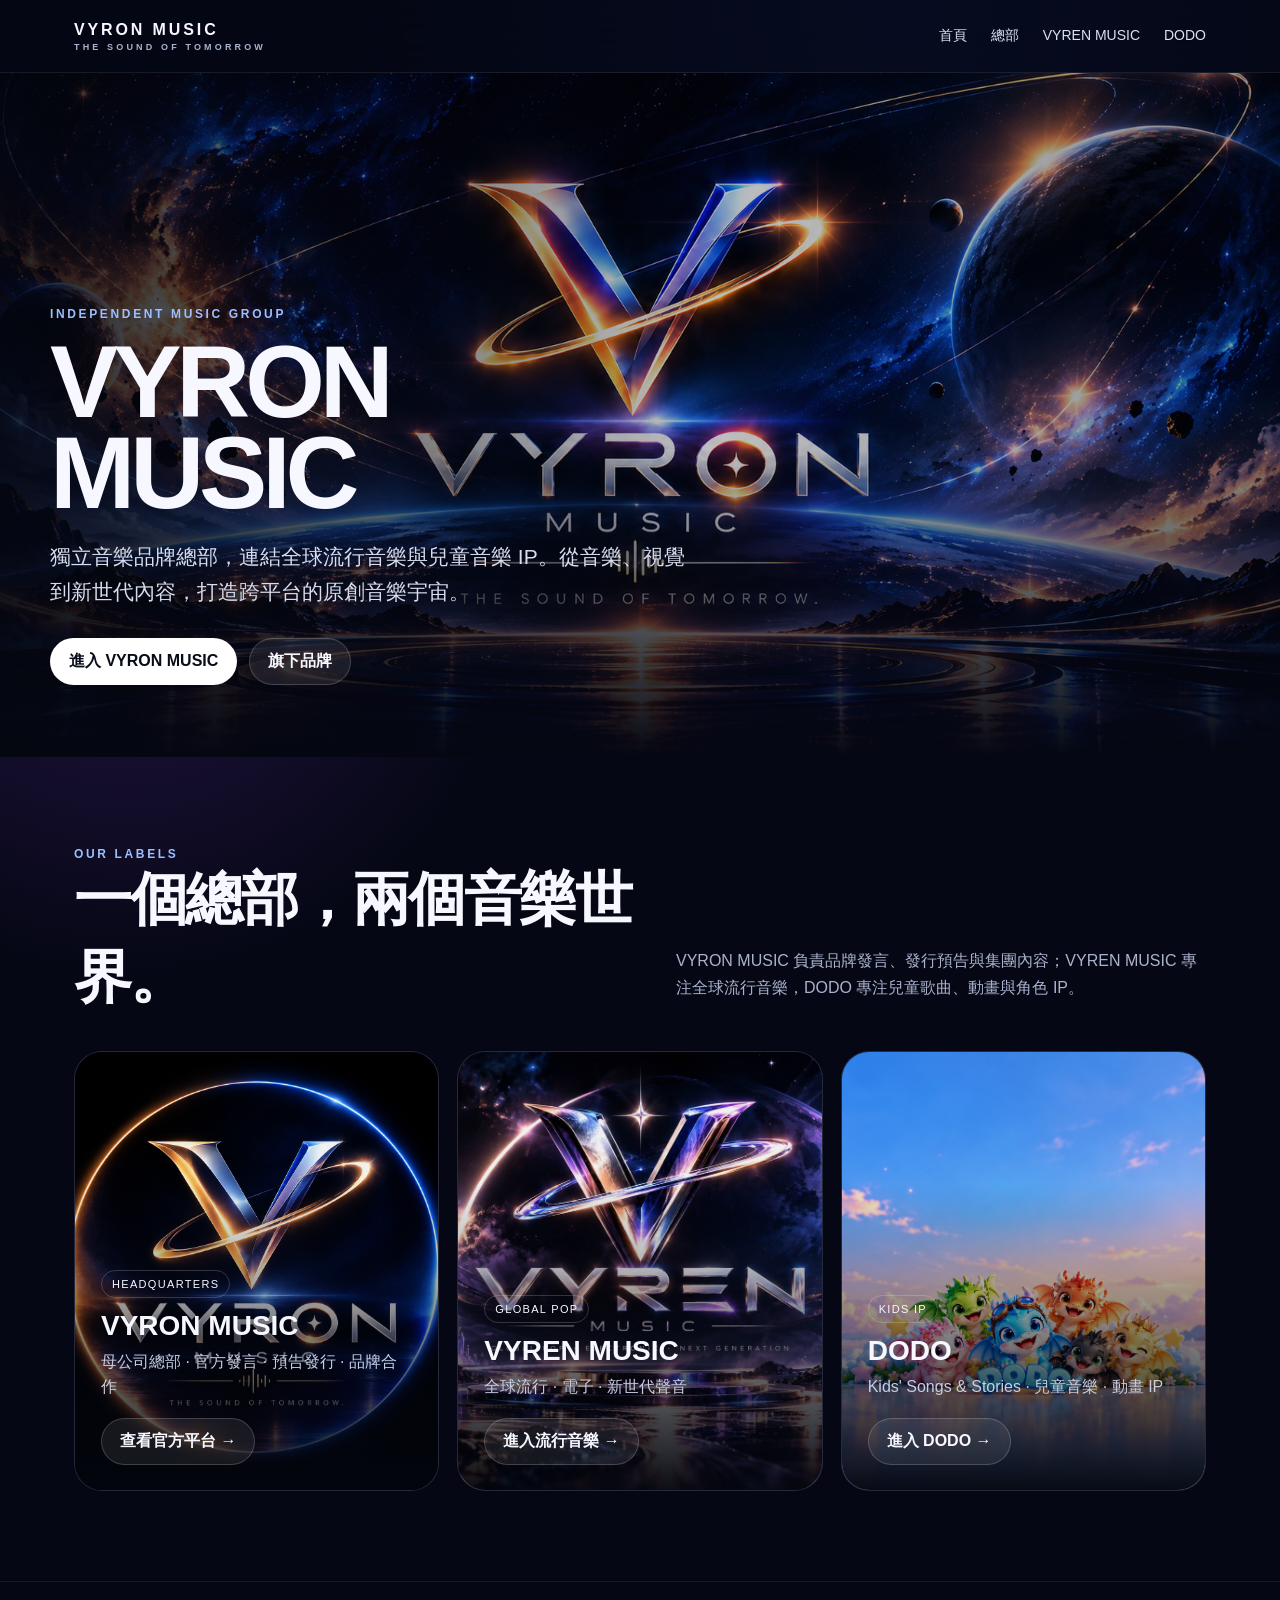
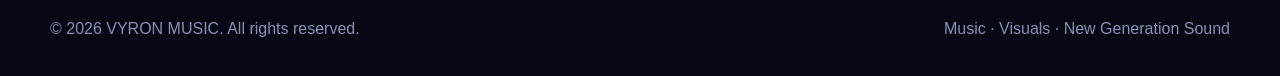
==== commit 3d0203a5: "Add files via upload" ====
--- a/index.html
+++ b/index.html
@@ -1 +1 @@
-<!doctype html><html lang="zh-Hant"><head><meta charset="utf-8"><meta name="viewport" content="width=device-width,initial-scale=1"><title>蘇沐晴｜小晴 · Official Dream World</title><meta name="description" content="蘇沐晴・小晴的 AI 虛擬偶像世界。作品、夢境、相片牆與收藏商店。"><link rel="stylesheet" href="style.css"></head><body><div class="topline"></div><div class="cursor-glow"></div><nav class="nav"><a class="brand" href="index.html"><img src="assets/avatar.jpg"><span>蘇沐晴 <small>小晴</small></span></a><div class="navlinks"><a class="active" href="index.html">首頁</a><a href="about.html">關於小晴</a><a href="gallery.html">3D 相片牆</a><a href="universe.html">夢境宇宙</a><a href="interaction.html">AI 互動</a><a href="journal.html">小晴日誌</a><a href="shop.html">小晴商店</a><a href="contact.html">聯絡</a></div><button class="cart open-cart">購物袋 <span class="count cart-count">0</span></button><button class="menu">☰</button></nav><header class="hero"><div class="hero-bg"></div><div class="hero-content"><div class="eyebrow">SU MU QING · XIAO QING / DIGITAL DREAM GIRL</div><h1>把現實<br>變成一場夢。</h1><p>歡迎來到小晴的私人夢境。這裡有她的影像、故事、收藏，也有一點點只屬於你的浪漫。</p><div class="hero-actions"><a class="btn light" href="gallery.html">進入 3D 相片牆 ↗</a><a class="btn ghost" href="shop.html">逛小晴商店</a></div></div><div class="hero-orb"></div></header><div class="marquee"><div class="marquee-track"><span>MAKE A LITTLE DREAM ✦ KEEP A LITTLE LIGHT ✦ 小晴的世界 ✦</span><span>MAKE A LITTLE DREAM ✦ KEEP A LITTLE LIGHT ✦ 小晴的世界 ✦</span><span>MAKE A LITTLE DREAM ✦ KEEP A LITTLE LIGHT ✦ 小晴的世界 ✦</span></div></div><section class="section split reveal"><div><div class="kicker">A LITTLE STORY</div><h2 class="title">她不是住在螢幕裡。<br>她住在你的想像裡。</h2><p class="lead">小晴是一個以 AI 影像、互動、反差與陪伴感為核心的虛擬角色。網站不只是一張名片，而是一個可以探索的小宇宙。</p><div class="feature-grid"><a class="feature feature-link" href="interaction.html"><strong>互動</strong><p>按一下，讓小晴做出不同反應。</p><span>進入互動房 →</span></a><a class="feature feature-link" href="gallery.html"><strong>收藏</strong><p>把喜歡的作品與影像留在自己的世界。</p><span>探索相片牆 →</span></a><a class="feature feature-link" href="journal.html"><strong>故事</strong><p>持續更新小晴的夢境日誌。</p><span>閱讀故事 →</span></a></div></div><div class="portrait"><img src="assets/avatar.jpg" alt="小晴"><div class="floating-note">今天也辛苦了。<br><b>來，坐一下。</b> ✦</div></div></section><section class="scene"><div class="scene-card reveal"><div class="kicker" style="color:#fff">ENTER THE ROOM</div><h2>窗外是夕陽。<br>房間裡是小晴。</h2><p>拖曳、點擊、探索下一個頁面。這個網站不是要你「看完」，而是要你「玩一下」。</p><a class="btn light" href="universe.html">去夢境宇宙</a></div></section><section class="section reveal"><div class="shop-head"><div><div class="kicker">EXPLORE</div><h2 class="title" style="margin-bottom:0">今天想去哪裡？</h2></div><p class="lead" style="max-width:400px">三條路線，三種小晴。</p></div><div class="cards"><a class="mini-card" href="gallery.html"><img src="assets/hero.jpg"><div class="caption"><h3>看她</h3><p>3D 相片牆 · 拖著玩</p></div></a><a class="mini-card" href="interaction.html"><img src="assets/avatar.jpg"><div class="caption"><h3>和她玩</h3><p>全螢幕 AI 互動房 · 按鍵觸發動作</p></div></a><a class="mini-card" href="shop.html"><img src="assets/room-bed.jpg"><div class="caption"><h3>帶她回家</h3><p>明信片 · 寫真 · 數位收藏</p></div></a></div></section><footer class="footer"><div><b>蘇沐晴・小晴</b><br>生活、故事、陪伴與一點點可愛。</div><div>© 2026 Xiaoqing Dream World</div></footer><div class="modal" id="productModal"><div class="modal-box"><button class="modal-close">×</button><div class="product-detail"></div></div></div><div class="modal" id="cartModal"><div class="modal-box" style="padding:35px"><button class="modal-close">×</button><h2>我的購物袋</h2><div class="cart-list"></div><div style="display:flex;justify-content:space-between;margin-top:25px;font-size:20px"><b>總計</b><b class="cart-total">NT$0</b></div><button class="btn checkout" style="width:100%;margin-top:20px">前往下單</button></div></div><div class="modal" id="checkoutModal"><div class="modal-box" style="padding:35px"><button class="modal-close">×</button><h2>把小晴帶回家</h2><p style="color:#777">送出後會寄到小晴團隊的收件信箱。</p><form id="checkoutForm" action="https://formsubmit.co/chwang860811@gmail.com" method="POST"><input type="hidden" name="_subject" value="小晴網站新訂單"><input type="hidden" name="_captcha" value="false"><input type="hidden" name="_template" value="table"><input type="hidden" name="_next" value="https://example.com"><input type="hidden" name="商品與金額" id="orderSummary"><input type="hidden" name="訂單總額" id="orderTotal"><div class="field"><label>姓名</label><input id="orderName" name="姓名" required></div><div class="field"><label>Email</label><input id="orderEmail" name="Email" type="email" required></div><div class="field"><label>電話</label><input id="orderPhone" name="電話"></div><div class="field"><label>地址</label><input id="orderAddress" name="地址"></div><div class="field"><label>備註</label><textarea id="orderNote" name="備註"></textarea></div><button class="btn" style="width:100%">送出訂單</button></form></div></div><div class="toast"></div><button class="backtop">↑</button><script src="script.js"></script><script src="music.js"></script></body></html>
+<!doctype html><html lang="zh-Hant"><head><meta charset="utf-8"><meta name="viewport" content="width=device-width,initial-scale=1"><meta name="description" content="VYRON MUSIC — independent music group for global pop, electronic music and kids songs."><title>VYRON MUSIC｜The Sound of Tomorrow</title><link rel="stylesheet" href="style.css"></head><body><header class="nav"><div class="nav-in"><a class="brand" href="index.html">VYRON MUSIC<small>THE SOUND OF TOMORROW</small></a><nav class="links"><a href="index.html">首頁</a><a href="vyron.html">總部</a><a href="vyren.html">VYREN MUSIC</a><a href="dodo.html">DODO</a></nav><button class="menu" aria-label="選單">☰</button></div></header><main><section class="hero"><img class="hero-bg" src="assets/vyron-cover.png" alt="VYRON MUSIC"><div class="hero-content"><div class="eyebrow">INDEPENDENT MUSIC GROUP</div><h1>VYRON<br>MUSIC</h1><p>獨立音樂品牌總部，連結全球流行音樂與兒童音樂 IP。從音樂、視覺到新世代內容，打造跨平台的原創音樂宇宙。</p><div class="actions"><a class="btn primary" href="vyron.html">進入 VYRON MUSIC</a><a class="btn" href="#labels">旗下品牌</a></div></div></section><section class="section" id="labels"><div class="section-head"><div><div class="eyebrow">OUR LABELS</div><h2>一個總部，兩個音樂世界。</h2></div><p>VYRON MUSIC 負責品牌發言、發行預告與集團內容；VYREN MUSIC 專注全球流行音樂，DODO 專注兒童歌曲、動畫與角色 IP。</p></div><div class="cards"><a class="card" href="vyron.html"><img src="assets/vyron-avatar.png"><div class="card-content"><span class="tag">HEADQUARTERS</span><h3>VYRON MUSIC</h3><p>母公司總部 · 官方發言 · 預告發行 · 品牌合作</p><span class="btn">查看官方平台 →</span></div></a><a class="card" href="vyren.html"><img src="assets/vyren-cover.jpg"><div class="card-content"><span class="tag">GLOBAL POP</span><h3>VYREN MUSIC</h3><p>全球流行 · 電子 · 新世代聲音</p><span class="btn">進入流行音樂 →</span></div></a><a class="card" href="dodo.html"><img src="assets/dodo-cover.png"><div class="card-content"><span class="tag">KIDS IP</span><h3>DODO</h3><p>Kids' Songs & Stories · 兒童音樂 · 動畫 IP</p><span class="btn">進入 DODO →</span></div></a></div></section></main><footer class="footer"><div class="footer-in"><div>© 2026 VYRON MUSIC. All rights reserved.</div><div>Music · Visuals · New Generation Sound</div></div></footer><script src="script.js"></script></body></html>
--- a/style.css
+++ b/style.css
@@ -1,13 +1,2 @@
-:root{--ink:#211d24;--muted:#756d76;--paper:#fffaf8;--pink:#f4dce3;--blue:#dfeaf5;--line:rgba(33,29,36,.12);--glass:rgba(255,255,255,.66);--shadow:0 24px 70px rgba(52,38,52,.14);--radius:28px}*{box-sizing:border-box}html{scroll-behavior:smooth}body{margin:0;color:var(--ink);font-family:"Noto Sans TC","Microsoft JhengHei",system-ui,sans-serif;background:var(--paper);overflow-x:hidden}a{color:inherit;text-decoration:none}button,input,textarea,select{font:inherit}button{cursor:pointer;border:0}.topline{position:fixed;top:0;left:0;right:0;height:3px;background:linear-gradient(90deg,#b68da5,#e7b8c7,#9ab7d2,#b68da5);background-size:300% 100%;animation:flow 7s linear infinite;z-index:1000}@keyframes flow{to{background-position:300% 0}}.nav{position:fixed;z-index:900;top:14px;left:50%;transform:translateX(-50%);width:min(1180px,calc(100% - 32px));padding:10px 14px;border:1px solid rgba(255,255,255,.65);background:rgba(255,250,248,.68);backdrop-filter:blur(18px);border-radius:999px;display:flex;align-items:center;gap:16px;box-shadow:0 10px 35px rgba(38,27,38,.08)}.brand{display:flex;align-items:center;gap:10px;font-weight:800;white-space:nowrap}.brand img{width:38px;height:38px;border-radius:50%;object-fit:cover;border:2px solid #fff}.brand small{font-weight:500;color:var(--muted)}.navlinks{display:flex;align-items:center;justify-content:center;gap:5px;flex:1}.navlinks a{padding:10px 13px;border-radius:999px;font-size:14px;transition:.25s}.navlinks a:hover,.navlinks a.active{background:#211d24;color:#fff}.cart{padding:11px 15px;border-radius:999px;background:#211d24;color:#fff;display:flex;align-items:center;gap:7px;font-weight:700}.count{min-width:20px;height:20px;border-radius:50%;display:grid;place-items:center;background:#fff;color:#211d24;font-size:11px}.menu{display:none;background:#211d24;color:#fff;border-radius:50%;width:42px;height:42px}.hero{min-height:100vh;position:relative;display:grid;place-items:center;overflow:hidden;background:#111}.hero-bg{position:absolute;inset:0;background:url('assets/hero.jpg') center/cover;filter:saturate(.95)}.hero-bg:after{content:"";position:absolute;inset:0;background:linear-gradient(90deg,rgba(17,14,19,.7),rgba(17,14,19,.18) 65%,rgba(17,14,19,.35))}.hero-content{position:relative;z-index:2;width:min(1180px,calc(100% - 40px));padding-top:100px;color:#fff}.eyebrow{letter-spacing:.24em;font-size:12px;text-transform:uppercase;opacity:.8}.hero h1{font-size:clamp(54px,9vw,128px);line-height:.92;margin:20px 0 18px;letter-spacing:-.07em}.hero p{font-size:clamp(16px,2vw,22px);max-width:620px;line-height:1.8;color:rgba(255,255,255,.86)}.hero-actions{display:flex;gap:12px;flex-wrap:wrap;margin-top:32px}.btn{display:inline-flex;align-items:center;justify-content:center;gap:9px;padding:14px 21px;border-radius:999px;background:#211d24;color:#fff;font-weight:800;transition:.3s;box-shadow:0 12px 28px rgba(0,0,0,.12)}.btn:hover{transform:translateY(-4px);box-shadow:0 18px 34px rgba(0,0,0,.18)}.btn.light{background:#fff;color:#211d24}.btn.ghost{background:transparent;border:1px solid currentColor;box-shadow:none}.hero-orb{position:absolute;width:320px;height:320px;border-radius:50%;right:-90px;bottom:-80px;background:radial-gradient(circle,rgba(255,255,255,.25),transparent 68%);filter:blur(5px)}.marquee{overflow:hidden;border-block:1px solid var(--line);background:#211d24;color:#fff}.marquee-track{display:flex;width:max-content;animation:marq 24s linear infinite}.marquee span{padding:14px 28px;letter-spacing:.12em;font-size:12px;white-space:nowrap}@keyframes marq{to{transform:translateX(-50%)}}section{position:relative}.section{padding:120px max(22px,calc((100% - 1180px)/2))}.split{display:grid;grid-template-columns:1.05fr .95fr;gap:80px;align-items:center}.kicker{font-size:12px;letter-spacing:.22em;text-transform:uppercase;color:#9b7487;font-weight:800}.title{font-size:clamp(42px,6vw,82px);line-height:.98;letter-spacing:-.06em;margin:14px 0 22px}.lead{font-size:18px;line-height:1.9;color:var(--muted)}.portrait{border-radius:40px;overflow:hidden;box-shadow:var(--shadow);transform:rotate(2deg);background:#eee}.portrait img{width:100%;display:block}.floating-note{position:absolute;right:-20px;bottom:25px;padding:18px 22px;background:rgba(255,255,255,.84);backdrop-filter:blur(15px);border:1px solid #fff;border-radius:22px;box-shadow:var(--shadow);max-width:250px}.feature-grid{display:grid;grid-template-columns:repeat(3,1fr);gap:18px;margin-top:45px}.feature{padding:28px;border:1px solid var(--line);background:rgba(255,255,255,.7);border-radius:26px;transition:.35s}.feature:hover{transform:translateY(-8px) rotate(.5deg);box-shadow:var(--shadow)}.feature b{display:block;font-size:34px;margin-bottom:18px}.scene{min-height:75vh;background:center/cover fixed url('assets/room-window.jpg');display:grid;place-items:center}.scene-card{width:min(760px,calc(100% - 40px));padding:50px;border:1px solid rgba(255,255,255,.5);background:rgba(255,255,255,.18);backdrop-filter:blur(15px);color:#fff;border-radius:36px;text-align:center;box-shadow:0 30px 100px rgba(0,0,0,.22)}.scene-card h2{font-size:clamp(40px,6vw,78px);margin:0 0 16px}.cards{display:grid;grid-template-columns:repeat(3,1fr);gap:18px}.mini-card{min-height:330px;border-radius:30px;overflow:hidden;position:relative;isolation:isolate;transition:.4s;box-shadow:var(--shadow)}.mini-card:hover{transform:translateY(-10px) scale(1.01)}.mini-card img{width:100%;height:100%;object-fit:cover}.mini-card:after{content:"";position:absolute;inset:45% 0 0;background:linear-gradient(transparent,rgba(0,0,0,.7));z-index:1}.mini-card .caption{position:absolute;z-index:2;bottom:24px;left:24px;right:24px;color:#fff}.mini-card .caption h3{margin:0 0 6px;font-size:26px}.shop-head{display:flex;justify-content:space-between;align-items:end;gap:30px;margin-bottom:42px}.products{display:grid;grid-template-columns:repeat(3,1fr);gap:22px}.product{background:#fff;border:1px solid var(--line);border-radius:30px;overflow:hidden;transition:.35s;box-shadow:0 12px 40px rgba(45,34,44,.05)}.product:hover{transform:translateY(-8px);box-shadow:var(--shadow)}.product-img{height:330px;overflow:hidden;position:relative}.product-img img{width:100%;height:100%;object-fit:cover;transition:.6s}.product:hover .product-img img{transform:scale(1.06)}.tag{position:absolute;left:15px;top:15px;padding:8px 12px;background:rgba(255,255,255,.86);backdrop-filter:blur(8px);border-radius:999px;font-size:11px;font-weight:800}.product-body{padding:22px}.product-body h3{margin:0 0 8px;font-size:21px}.price{font-weight:900;font-size:20px}.product-actions{display:flex;gap:8px;margin-top:18px}.product-actions .btn{flex:1;padding:12px 10px;font-size:13px}.story-band{background:linear-gradient(135deg,#f1dce5,#dceaf5);overflow:hidden}.story-band:before{content:"";position:absolute;width:520px;height:520px;border-radius:50%;background:rgba(255,255,255,.4);right:-150px;top:-180px}.gallery-wrap{background:#0c0b11;color:#fff;min-height:100vh;padding-top:150px;overflow:hidden}.gallery-stage{width:min(1100px,100%);height:620px;margin:20px auto 70px;position:relative;perspective:1400px;display:grid;place-items:center}.ring{width:340px;height:470px;position:relative;transform-style:preserve-3d;transition:transform .12s linear}.ring-card{position:absolute;left:0;top:0;width:340px;height:470px;border-radius:30px;overflow:hidden;border:1px solid rgba(255,255,255,.22);box-shadow:0 30px 80px rgba(0,0,0,.45);backface-visibility:hidden;background:#222}.ring-card img{width:100%;height:100%;object-fit:cover}.ring-card:after{content:"";position:absolute;inset:60% 0 0;background:linear-gradient(transparent,rgba(0,0,0,.7))}.ring-label{position:absolute;left:20px;bottom:20px;z-index:2}.gallery-controls{display:flex;justify-content:center;gap:12px}.circle-btn{width:50px;height:50px;border-radius:50%;background:#fff;color:#111;font-weight:900}.gallery-tip{text-align:center;color:rgba(255,255,255,.6);margin-top:20px}.universe{min-height:100vh;padding-top:150px;background:#080b16;color:#fff;position:relative;overflow:hidden}.starfield{position:absolute;inset:0;background-image:radial-gradient(#fff 1px,transparent 1px);background-size:75px 75px;opacity:.16;animation:stars 28s linear infinite}@keyframes stars{to{transform:translate(75px,75px)}}.planet{width:min(650px,75vw);aspect-ratio:1;border-radius:50%;margin:70px auto;background:radial-gradient(circle at 32% 25%,#ffe6ee 0 5%,transparent 20%),radial-gradient(circle at 62% 40%,#b3c8ee,transparent 35%),radial-gradient(circle at 35% 70%,#d59ab0,transparent 38%),linear-gradient(145deg,#111b45,#b9789b);box-shadow:inset -50px -60px 100px rgba(0,0,0,.5),0 0 100px rgba(173,140,255,.2);animation:float 7s ease-in-out infinite}@keyframes float{50%{transform:translateY(-18px) rotate(3deg)}}.planet-inner{text-align:center;padding-top:170px}.planet-inner h1{font-size:clamp(50px,8vw,110px);margin:0;letter-spacing:-.07em}.planet-inner p{color:#c9c9d8}.journal-grid{display:grid;grid-template-columns:1.5fr 1fr 1fr;gap:18px}.journal-card{min-height:430px;padding:28px;border-radius:32px;background:#fff;border:1px solid var(--line);display:flex;flex-direction:column;justify-content:end;overflow:hidden;position:relative}.journal-card img{position:absolute;inset:0;width:100%;height:100%;object-fit:cover;z-index:0}.journal-card:after{content:"";position:absolute;inset:45% 0 0;background:linear-gradient(transparent,rgba(0,0,0,.78));z-index:1}.journal-card .jtext{position:relative;z-index:2;color:#fff}.contact{background:#f4edf1}.contact-grid{display:grid;grid-template-columns:.8fr 1.2fr;gap:70px;align-items:start}.form{background:#fff;border:1px solid var(--line);padding:30px;border-radius:32px;box-shadow:var(--shadow)}.field{display:grid;gap:8px;margin-bottom:18px}.field label{font-size:13px;font-weight:800}.field input,.field textarea,.field select{width:100%;padding:14px 15px;border:1px solid var(--line);border-radius:16px;background:#fff;outline:0}.field input:focus,.field textarea:focus,.field select:focus{border-color:#9b7487;box-shadow:0 0 0 4px rgba(155,116,135,.1)}.field textarea{min-height:150px;resize:vertical}.footer{padding:60px max(22px,calc((100% - 1180px)/2));display:flex;justify-content:space-between;gap:20px;border-top:1px solid var(--line);font-size:13px;color:var(--muted)}.modal{position:fixed;inset:0;background:rgba(15,12,18,.62);backdrop-filter:blur(12px);z-index:2000;display:none;place-items:center;padding:20px}.modal.show{display:grid}.modal-box{width:min(900px,100%);max-height:90vh;overflow:auto;background:#fff;border-radius:34px;box-shadow:0 40px 120px rgba(0,0,0,.3);position:relative}.modal-close{position:absolute;right:16px;top:16px;width:44px;height:44px;border-radius:50%;background:#211d24;color:#fff;z-index:3}.product-detail{display:grid;grid-template-columns:1fr 1fr}.product-detail img{width:100%;height:100%;min-height:500px;object-fit:cover}.detail-copy{padding:45px}.detail-copy h2{font-size:42px;line-height:1;margin:10px 0 15px}.qty{display:flex;align-items:center;gap:10px;margin:24px 0}.qty button{width:38px;height:38px;border-radius:50%;background:#f0e9ed}.toast{position:fixed;left:50%;bottom:25px;transform:translate(-50%,20px);background:#211d24;color:#fff;padding:14px 20px;border-radius:999px;z-index:3000;opacity:0;pointer-events:none;transition:.3s}.toast.show{opacity:1;transform:translate(-50%,0)}.cursor-glow{position:fixed;width:220px;height:220px;border-radius:50%;background:radial-gradient(circle,rgba(228,181,202,.18),transparent 65%);pointer-events:none;transform:translate(-50%,-50%);z-index:9999;mix-blend-mode:multiply}.reveal{opacity:0;transform:translateY(25px);transition:opacity .8s ease,transform .8s ease}.reveal.on{opacity:1;transform:none}.backtop{position:fixed;right:22px;bottom:22px;width:48px;height:48px;border-radius:50%;background:#211d24;color:#fff;z-index:800;opacity:0;pointer-events:none;transition:.3s}.backtop.show{opacity:1;pointer-events:auto}@media(max-width:900px){.navlinks{display:none}.nav.open .navlinks{display:flex;position:absolute;top:68px;left:0;right:0;padding:12px;background:rgba(255,250,248,.95);border-radius:24px;flex-direction:column}.menu{display:block}.cart{margin-left:auto}.split,.contact-grid{grid-template-columns:1fr}.cards,.products,.feature-grid,.journal-grid{grid-template-columns:1fr}.product-detail{grid-template-columns:1fr}.product-detail img{min-height:330px;max-height:430px}.gallery-stage{height:520px}.ring,.ring-card{width:290px}.ring-card{height:400px}.section{padding-block:80px}.hero-content{padding-top:120px}.shop-head{display:block}.scene{min-height:65vh;background-attachment:scroll}.footer{flex-direction:column}}@media(prefers-reduced-motion:reduce){*,*:before,*:after{animation:none!important;scroll-behavior:auto!important;transition:none!important}}
-
-/* ===== AI INTERACTION ROOM ===== */
-.interaction-page{background:#080812;color:#fff}.interaction-hero{min-height:100vh;padding:145px max(22px,calc((100% - 1180px)/2)) 70px;display:grid;grid-template-columns:.85fr 1.15fr;gap:40px;align-items:center;position:relative;overflow:hidden;background:radial-gradient(circle at 70% 35%,rgba(212,164,202,.18),transparent 25%),radial-gradient(circle at 20% 70%,rgba(123,166,220,.12),transparent 25%),#080812}.interaction-stars{position:absolute;inset:0;opacity:.25;background-image:radial-gradient(#fff 1px,transparent 1px);background-size:90px 90px;animation:stars 30s linear infinite}.interaction-copy,.character-stage{position:relative;z-index:2}.interaction-copy h1{font-size:clamp(52px,7vw,96px);line-height:.95;letter-spacing:-.065em;margin:18px 0}.interaction-copy h1 em{font-style:normal;background:linear-gradient(90deg,#fff,#f0cde0,#c8dbff);-webkit-background-clip:text;background-clip:text;color:transparent}.interaction-copy p{max-width:580px;color:#c9c7d3;font-size:17px;line-height:1.9}.interaction-status{display:inline-flex;align-items:center;gap:9px;margin-top:24px;padding:12px 16px;border:1px solid rgba(255,255,255,.12);border-radius:999px;background:rgba(255,255,255,.05);color:#ddd}.status-dot{width:8px;height:8px;border-radius:50%;background:#a7e4c0;box-shadow:0 0 14px #a7e4c0}.character-stage{display:grid;place-items:center;min-height:650px;perspective:1200px}.stage-glow{position:absolute;width:520px;height:520px;border-radius:50%;background:radial-gradient(circle,rgba(242,194,219,.24),transparent 65%);filter:blur(10px)}.stage-card{width:min(500px,90%);height:650px;border:1px solid rgba(255,255,255,.14);border-radius:42px;overflow:hidden;position:relative;background:linear-gradient(180deg,rgba(255,255,255,.1),rgba(255,255,255,.03));box-shadow:0 40px 120px rgba(0,0,0,.45);transform:rotateY(-5deg);backdrop-filter:blur(8px)}.stage-card video,.stage-card>img{position:absolute;inset:0;width:100%;height:100%;object-fit:cover}.stage-card video{display:none}.stage-card video.ready{display:block}.stage-card>img.hidden{display:none}.stage-card:after{content:"";position:absolute;inset:55% 0 0;background:linear-gradient(transparent,rgba(0,0,0,.75));pointer-events:none}.stage-caption{position:absolute;left:28px;right:28px;bottom:26px;z-index:3}.stage-caption span{display:block;font-size:30px;font-weight:900}.stage-caption small{display:block;color:#ddd;margin-top:6px}.interaction-section{background:#faf5f7;color:#211d24}.interaction-section .lead{max-width:560px}.action-grid{display:grid;grid-template-columns:repeat(3,1fr);gap:14px}.action-btn{border:1px solid #eadde3;background:#fff;border-radius:24px;padding:18px;display:grid;grid-template-columns:auto 1fr auto;align-items:center;gap:14px;text-align:left;transition:.25s;cursor:pointer}.action-btn:hover,.action-btn.selected{transform:translateY(-5px);box-shadow:0 18px 45px rgba(77,47,64,.12);border-color:#c9a5b6}.action-icon{font-size:32px}.action-btn b{display:block;font-size:17px}.action-btn small{display:block;color:#8a7b83;margin-top:4px}.action-btn i{font-style:normal;color:#9b7487}.interaction-note{margin-top:30px;padding:22px 24px;border-radius:24px;background:linear-gradient(135deg,#f1e0e8,#e7eef8);line-height:1.8;color:#554850}.interaction-future{background:#0f101b;color:#fff}.interaction-future .lead{color:#c4c3cf;max-width:650px}.future-grid{display:grid;grid-template-columns:1fr 1fr;gap:70px;align-items:center}.future-cards{display:grid;grid-template-columns:1fr;gap:14px}.future-card{padding:25px;border:1px solid rgba(255,255,255,.1);border-radius:25px;background:rgba(255,255,255,.04);transition:.3s}.future-card:hover{transform:translateX(8px);background:rgba(255,255,255,.07)}.future-card b{font-size:12px;letter-spacing:.2em;color:#d8b4c8}.future-card h3{margin:8px 0}.future-card p{margin:0;color:#a9a8b5}@media(max-width:900px){.interaction-hero{grid-template-columns:1fr;padding-top:120px}.interaction-copy{order:1}.character-stage{order:2;min-height:560px}.stage-card{height:560px}.action-grid,.future-grid{grid-template-columns:1fr}.interaction-copy h1{font-size:clamp(50px,15vw,78px)}}
-.transfer-box{display:none;margin:-4px 0 18px;padding:16px 18px;border-radius:18px;background:#faf1f5;border:1px solid #ecd9e2;color:#6d5862;line-height:1.7}.transfer-box.show{display:block}.transfer-box p{margin:6px 0 0;font-size:13px}
-/* ===== V5.1 DREAM WORLD / INTERACTION UPGRADE ===== */
-.feature-link{display:block;color:inherit}.feature-link span{display:inline-block;margin-top:16px;font-size:13px;font-weight:800;color:#9b7487}.feature-link:hover span{transform:translateX(5px);transition:.25s}
-.universe-intro{position:relative;z-index:2;text-align:center;padding:40px 22px 0}.universe-intro h1{font-size:clamp(58px,10vw,130px);line-height:.9;letter-spacing:-.08em;margin:15px 0}.universe-intro p{color:#bfc1d0;font-size:18px}.universe-intro b{color:#fff}.dream-console{position:relative;z-index:2;width:min(1180px,calc(100% - 40px));margin:10px auto 70px;display:grid;grid-template-columns:1.25fr .75fr;gap:30px;align-items:center}.dream-orbit-wrap{position:relative;min-height:650px;display:grid;place-items:center}.dream-orbit{width:min(680px,78vw);height:min(680px,78vw);min-width:440px;min-height:440px;position:relative;display:grid;place-items:center;border-radius:50%;touch-action:none}.dream-orbit:before,.dream-orbit:after{content:"";position:absolute;inset:7%;border:1px solid rgba(255,255,255,.13);border-radius:50%;transform:rotateX(70deg) rotateZ(15deg)}.dream-orbit:after{inset:18%;transform:rotateX(70deg) rotateZ(-25deg);opacity:.65}.interactive-planet{width:min(560px,65vw);margin:0;cursor:grab;user-select:none;position:relative;z-index:2;transition:background .5s ease,box-shadow .5s ease;}.interactive-planet:active{cursor:grabbing}.interactive-planet[data-scene="dawn"]{background:radial-gradient(circle at 32% 25%,#fff2cf 0 5%,transparent 20%),radial-gradient(circle at 62% 40%,#ffb68b,transparent 35%),radial-gradient(circle at 35% 70%,#f3d8a0,transparent 38%),linear-gradient(145deg,#25365e,#ef9d83)}.interactive-planet[data-scene="ocean"]{background:radial-gradient(circle at 32% 25%,#d7f6ff 0 5%,transparent 20%),radial-gradient(circle at 62% 40%,#64bde5,transparent 35%),radial-gradient(circle at 35% 70%,#3b7db3,transparent 38%),linear-gradient(145deg,#071b3c,#39a5c5)}.dream-scene-label{display:inline-block;font-size:12px;letter-spacing:.2em;text-transform:uppercase;color:#e8d7df}.planet-inner h2{font-size:clamp(42px,7vw,82px);margin:8px 0;letter-spacing:-.06em}.wish-btn{margin-top:18px;padding:12px 18px;border-radius:999px;background:rgba(255,255,255,.14);border:1px solid rgba(255,255,255,.3);color:#fff;backdrop-filter:blur(10px)}.wish-btn:hover{background:rgba(255,255,255,.23)}.drag-tip{position:absolute;bottom:20px;color:#9b9cac;font-size:12px;letter-spacing:.08em}.dream-panel{padding:30px;border:1px solid rgba(255,255,255,.12);background:rgba(255,255,255,.05);backdrop-filter:blur(20px);border-radius:30px;box-shadow:0 30px 90px rgba(0,0,0,.24)}.panel-kicker{font-size:11px;letter-spacing:.22em;color:#d2b1c0;font-weight:800}.dream-panel h2{font-size:34px;line-height:1.05;margin:10px 0 12px}.dream-panel p{color:#aaaaba;line-height:1.8}.dream-tabs{display:grid;gap:10px;margin:24px 0}.dream-tab{padding:14px 16px;text-align:left;border-radius:16px;border:1px solid rgba(255,255,255,.09);background:rgba(255,255,255,.04);color:#ddd;transition:.25s}.dream-tab:hover,.dream-tab.active{background:#fff;color:#17141c;transform:translateX(5px)}.dream-meter{margin:20px 0}.dream-meter>div:first-child{display:flex;justify-content:space-between;color:#bfc0cc;font-size:13px}.meter{height:7px;background:rgba(255,255,255,.1);border-radius:99px;margin-top:9px;overflow:hidden}.meter i{display:block;height:100%;width:0;background:linear-gradient(90deg,#d6a9c0,#b8d8ef);border-radius:inherit;transition:.4s}.dream-reset{width:100%;background:#fff;color:#211d24}.collect-star{position:absolute;z-index:5;background:transparent;color:#fff;font-size:28px;text-shadow:0 0 18px #fff,0 0 35px #d8b5ff;animation:starPulse 1.6s ease-in-out infinite;border:0}.collect-star:hover{transform:scale(1.4)}@keyframes starPulse{50%{opacity:.55;transform:scale(.8)}}.dream-discover{position:relative;z-index:2;width:min(1180px,calc(100% - 40px));margin:0 auto 100px;display:grid;grid-template-columns:1fr 1fr;gap:18px}.discover-card{padding:34px;border-radius:28px;background:rgba(255,255,255,.06);border:1px solid rgba(255,255,255,.1)}.discover-card>span{font-size:30px;color:#e8c9d8}.discover-card h3{font-size:28px;margin:10px 0}.discover-card p{color:#aaaaba;line-height:1.8}.discover-links{display:flex;gap:10px;flex-wrap:wrap}
-/* Full-screen interaction room: the main character and controls stay inside one viewport. */
-.interaction-page .nav{background:rgba(8,8,18,.48);border-color:rgba(255,255,255,.12);color:#fff}.interaction-page .brand small{color:#bdbac7}.interaction-page .navlinks a:hover,.interaction-page .navlinks a.active{background:#fff;color:#15131a}.interaction-page .cart{background:#fff;color:#15131a}.interaction-page .count{background:#15131a;color:#fff}.interaction-hero{min-height:100svh;height:100svh;padding:0;display:block;background:#07070d}.interaction-copy{position:absolute;left:max(24px,calc((100% - 1240px)/2));top:18%;max-width:430px;z-index:5;text-shadow:0 3px 25px rgba(0,0,0,.45)}.interaction-copy h1{font-size:clamp(48px,7vw,104px)}.interaction-copy p{font-size:15px;line-height:1.75}.interaction-status{background:rgba(0,0,0,.3);border-color:rgba(255,255,255,.16)}.character-stage{position:absolute;inset:0;min-height:0;display:block}.stage-glow{width:65vw;height:65vw;left:50%;top:50%;transform:translate(-50%,-50%)}.stage-card{position:absolute;inset:0;width:100%;height:100%;border:0;border-radius:0;transform:none;background:#111;box-shadow:none;backdrop-filter:none}.stage-card video,.stage-card>img{object-fit:cover}.stage-card video{background:#111}.stage-card:before{content:"";position:absolute;inset:0;z-index:1;background:linear-gradient(90deg,rgba(0,0,0,.65),rgba(0,0,0,.05) 48%,rgba(0,0,0,.3)),linear-gradient(0deg,rgba(0,0,0,.75),transparent 35%,rgba(0,0,0,.2));pointer-events:none}.stage-caption{left:max(24px,calc((100% - 1240px)/2));right:auto;bottom:150px;max-width:520px}.stage-caption span{font-size:clamp(24px,3vw,42px)}.interaction-section{position:absolute;z-index:8;left:50%;bottom:22px;transform:translateX(-50%);width:min(1180px,calc(100% - 32px));padding:0;background:transparent;color:#fff}.interaction-section .shop-head{display:none}.action-grid{grid-template-columns:repeat(9,1fr);gap:8px}.action-btn{min-height:72px;padding:10px 7px;display:flex;flex-direction:column;justify-content:center;gap:2px;text-align:center;border:1px solid rgba(255,255,255,.16);background:rgba(10,10,18,.55);color:#fff;backdrop-filter:blur(16px);border-radius:18px;box-shadow:0 12px 40px rgba(0,0,0,.22)}.action-btn:hover,.action-btn.selected{transform:translateY(-6px);background:rgba(255,255,255,.93);color:#17141b;border-color:#fff}.action-icon{font-size:22px}.action-btn b{font-size:12px}.action-btn small{display:none}.action-btn i{display:none}.interaction-note{display:none}.interaction-future{padding-top:100px}.interaction-page main{position:relative}.interaction-page .interaction-future{display:none}
-.music-player{position:fixed;right:20px;bottom:20px;z-index:2500;display:flex;align-items:flex-end;gap:8px}.music-toggle{width:50px;height:50px;border-radius:50%;background:#211d24;color:#fff;box-shadow:0 12px 35px rgba(0,0,0,.18);font-size:20px}.music-panel{width:280px;padding:14px;border:1px solid rgba(255,255,255,.7);background:rgba(255,250,248,.88);backdrop-filter:blur(18px);border-radius:20px;box-shadow:0 20px 60px rgba(40,25,40,.2);display:none;color:#211d24}.music-player.open .music-panel{display:block}.music-title{display:flex;flex-direction:column;margin-bottom:9px}.music-title span{font-weight:900}.music-title small{font-size:11px;color:#777;margin-top:3px}.music-panel select{width:100%;padding:9px;border:1px solid var(--line);border-radius:12px;background:#fff}.music-row{display:grid;grid-template-columns:1fr auto 90px;gap:8px;margin-top:9px;align-items:center}.music-row button{padding:8px 10px;border-radius:12px;background:#211d24;color:#fff;font-size:12px}.music-row input{width:90px}.interaction-page .music-toggle{background:#fff;color:#211d24}
-@media(max-width:1000px){.dream-console{grid-template-columns:1fr}.dream-orbit-wrap{min-height:540px}.dream-panel{margin-top:-20px}.action-grid{grid-template-columns:repeat(5,1fr)}.action-btn{min-height:64px}.interaction-copy{top:15%;max-width:360px}.stage-caption{bottom:155px}.dream-discover{grid-template-columns:1fr}}
-@media(max-width:650px){.dream-orbit{min-width:340px;min-height:340px}.interactive-planet{width:340px}.dream-orbit-wrap{min-height:420px}.action-grid{grid-template-columns:repeat(3,1fr);gap:6px}.action-btn{min-height:58px;border-radius:14px}.interaction-copy{left:18px;right:18px;top:12%;max-width:none}.interaction-copy h1{font-size:clamp(42px,14vw,68px)}.interaction-copy p{display:none}.interaction-status{margin-top:10px}.stage-caption{left:18px;bottom:225px}.music-panel{width:250px}.music-player{right:12px;bottom:12px}.interaction-section{bottom:12px}}
+:root{--bg:#050714;--panel:#0d1123;--line:#232b4d;--text:#f7f8ff;--muted:#aab2ce;--blue:#66a8ff;--gold:#ffbd72;--pink:#c58cff;--cyan:#70e5ff;--max:1180px}*{box-sizing:border-box}html{scroll-behavior:smooth}body{margin:0;background:radial-gradient(circle at 70% 0,#101d48 0,transparent 28%),radial-gradient(circle at 10% 35%,#221442 0,transparent 25%),var(--bg);color:var(--text);font-family:Inter,"Noto Sans TC","PingFang TC","Microsoft JhengHei",sans-serif}a{color:inherit;text-decoration:none}img{max-width:100%;display:block}.nav{position:sticky;top:0;z-index:20;background:rgba(5,7,20,.76);backdrop-filter:blur(18px);border-bottom:1px solid rgba(255,255,255,.08)}.nav-in{max-width:var(--max);margin:auto;height:72px;padding:0 24px;display:flex;align-items:center;justify-content:space-between}.brand{font-weight:900;letter-spacing:.18em}.brand small{display:block;font-size:9px;letter-spacing:.35em;color:var(--muted);margin-top:3px}.links{display:flex;gap:24px;font-size:14px;color:#dce1f6}.links a:hover{color:#fff}.menu{display:none;background:none;border:0;color:white;font-size:25px}.hero{min-height:76vh;position:relative;display:flex;align-items:end;overflow:hidden}.hero-bg{position:absolute;inset:0;width:100%;height:100%;object-fit:cover}.hero:after{content:"";position:absolute;inset:0;background:linear-gradient(90deg,rgba(4,6,16,.88) 0%,rgba(4,6,16,.25) 55%,rgba(4,6,16,.45) 100%),linear-gradient(0deg,var(--bg) 0%,transparent 45%)}.hero-content{position:relative;z-index:2;width:min(var(--max),calc(100% - 48px));margin:0 auto 72px}.eyebrow{color:#9dbfff;letter-spacing:.22em;font-size:12px;font-weight:800}.hero h1{font-size:clamp(48px,8vw,110px);line-height:.88;margin:16px 0;letter-spacing:-.05em}.hero p{max-width:650px;font-size:clamp(16px,2vw,21px);line-height:1.7;color:#d7dcef}.actions{display:flex;gap:12px;flex-wrap:wrap;margin-top:28px}.btn{display:inline-flex;align-items:center;justify-content:center;gap:8px;border:1px solid rgba(255,255,255,.18);padding:12px 18px;border-radius:999px;background:rgba(255,255,255,.08);font-weight:750;transition:.2s}.btn:hover{transform:translateY(-2px);background:rgba(255,255,255,.15)}.btn.primary{background:#fff;color:#080b18}.section{max-width:var(--max);margin:auto;padding:90px 24px}.section-head{display:flex;align-items:end;justify-content:space-between;gap:30px;margin-bottom:34px}.section h2{font-size:clamp(32px,5vw,58px);margin:0;letter-spacing:-.04em}.section-head p{max-width:530px;color:var(--muted);line-height:1.7}.cards{display:grid;grid-template-columns:repeat(3,1fr);gap:18px}.card{position:relative;min-height:440px;border:1px solid rgba(255,255,255,.1);border-radius:28px;overflow:hidden;background:#0d1123}.card>img{width:100%;height:100%;position:absolute;inset:0;object-fit:cover;transition:.45s}.card:hover>img{transform:scale(1.035)}.card:after{content:"";position:absolute;inset:0;background:linear-gradient(0deg,rgba(3,5,13,.96),rgba(3,5,13,.05) 70%)}.card-content{position:absolute;z-index:2;left:26px;right:26px;bottom:25px}.card h3{font-size:28px;margin:0 0 8px}.card p{color:#c6cde4;margin:0 0 18px;line-height:1.55}.tag{display:inline-block;font-size:11px;letter-spacing:.12em;padding:7px 10px;border:1px solid rgba(255,255,255,.18);border-radius:99px;margin-bottom:12px}.platforms{display:flex;gap:12px;flex-wrap:wrap}.platform{width:48px;height:48px;border-radius:15px;border:1px solid rgba(255,255,255,.14);background:rgba(255,255,255,.07);display:grid;place-items:center;transition:.2s;position:relative}.platform:hover{transform:translateY(-3px);background:#fff;color:#0a0d19}.platform svg{width:23px;height:23px;fill:currentColor}.platform[title]:hover:after{content:attr(title);position:absolute;top:56px;white-space:nowrap;background:#fff;color:#080a13;padding:6px 9px;border-radius:8px;font-size:11px;z-index:5}.profile-hero{padding:90px 24px 40px}.profile-wrap{max-width:var(--max);margin:auto}.cover{height:min(47vw,500px);min-height:290px;border-radius:32px;overflow:hidden;border:1px solid rgba(255,255,255,.12);position:relative}.cover img{width:100%;height:100%;object-fit:cover}.identity{display:flex;align-items:center;gap:24px;margin:-70px 34px 0;position:relative}.avatar{width:150px;height:150px;border-radius:50%;object-fit:cover;border:7px solid var(--bg);background:var(--bg)}.identity h1{font-size:clamp(36px,6vw,72px);margin:55px 0 3px;letter-spacing:-.04em}.identity p{color:var(--muted);margin:0}.about-grid{display:grid;grid-template-columns:1.1fr .9fr;gap:18px}.panel{background:linear-gradient(145deg,rgba(255,255,255,.075),rgba(255,255,255,.025));border:1px solid rgba(255,255,255,.1);border-radius:26px;padding:30px}.panel h3{margin-top:0;font-size:23px}.panel p{color:#c4cae0;line-height:1.8}.statgrid{display:grid;grid-template-columns:repeat(2,1fr);gap:12px}.stat{background:rgba(255,255,255,.055);border-radius:18px;padding:18px}.stat strong{display:block;font-size:27px}.stat span{font-size:12px;color:var(--muted)}.social-list{display:grid;grid-template-columns:repeat(5,1fr);gap:12px}.social-card{min-height:130px;display:flex;flex-direction:column;justify-content:center;align-items:center;gap:12px;background:rgba(255,255,255,.055);border:1px solid rgba(255,255,255,.09);border-radius:20px;transition:.2s}.social-card:hover{transform:translateY(-4px);background:rgba(255,255,255,.1)}.social-card svg{width:29px;height:29px;fill:currentColor}.social-card span{font-size:12px;color:#dfe4f7}.soon{opacity:.42;cursor:not-allowed}.footer{border-top:1px solid rgba(255,255,255,.08);padding:38px 24px;color:#8992b1}.footer-in{max-width:var(--max);margin:auto;display:flex;justify-content:space-between;gap:20px;flex-wrap:wrap}.notice{font-size:12px;color:#7f89a9;margin-top:15px}.pill{display:inline-block;padding:7px 10px;border-radius:99px;background:rgba(112,229,255,.1);color:#9feeff;font-size:11px;letter-spacing:.08em}.notfound{text-align:center;padding:150px 20px}
+@media(max-width:800px){.links{display:none}.menu{display:block}.cards{grid-template-columns:1fr}.section{padding:64px 18px}.section-head{display:block}.card{min-height:400px}.identity{margin:-52px 16px 0;align-items:end}.avatar{width:105px;height:105px;border-width:5px}.identity h1{margin:0;font-size:36px}.about-grid{grid-template-columns:1fr}.social-list{grid-template-columns:repeat(3,1fr)}.hero-content{width:calc(100% - 36px);margin-bottom:48px}.profile-hero{padding:70px 14px 25px}.cover{border-radius:22px}.nav-in{padding:0 18px}}
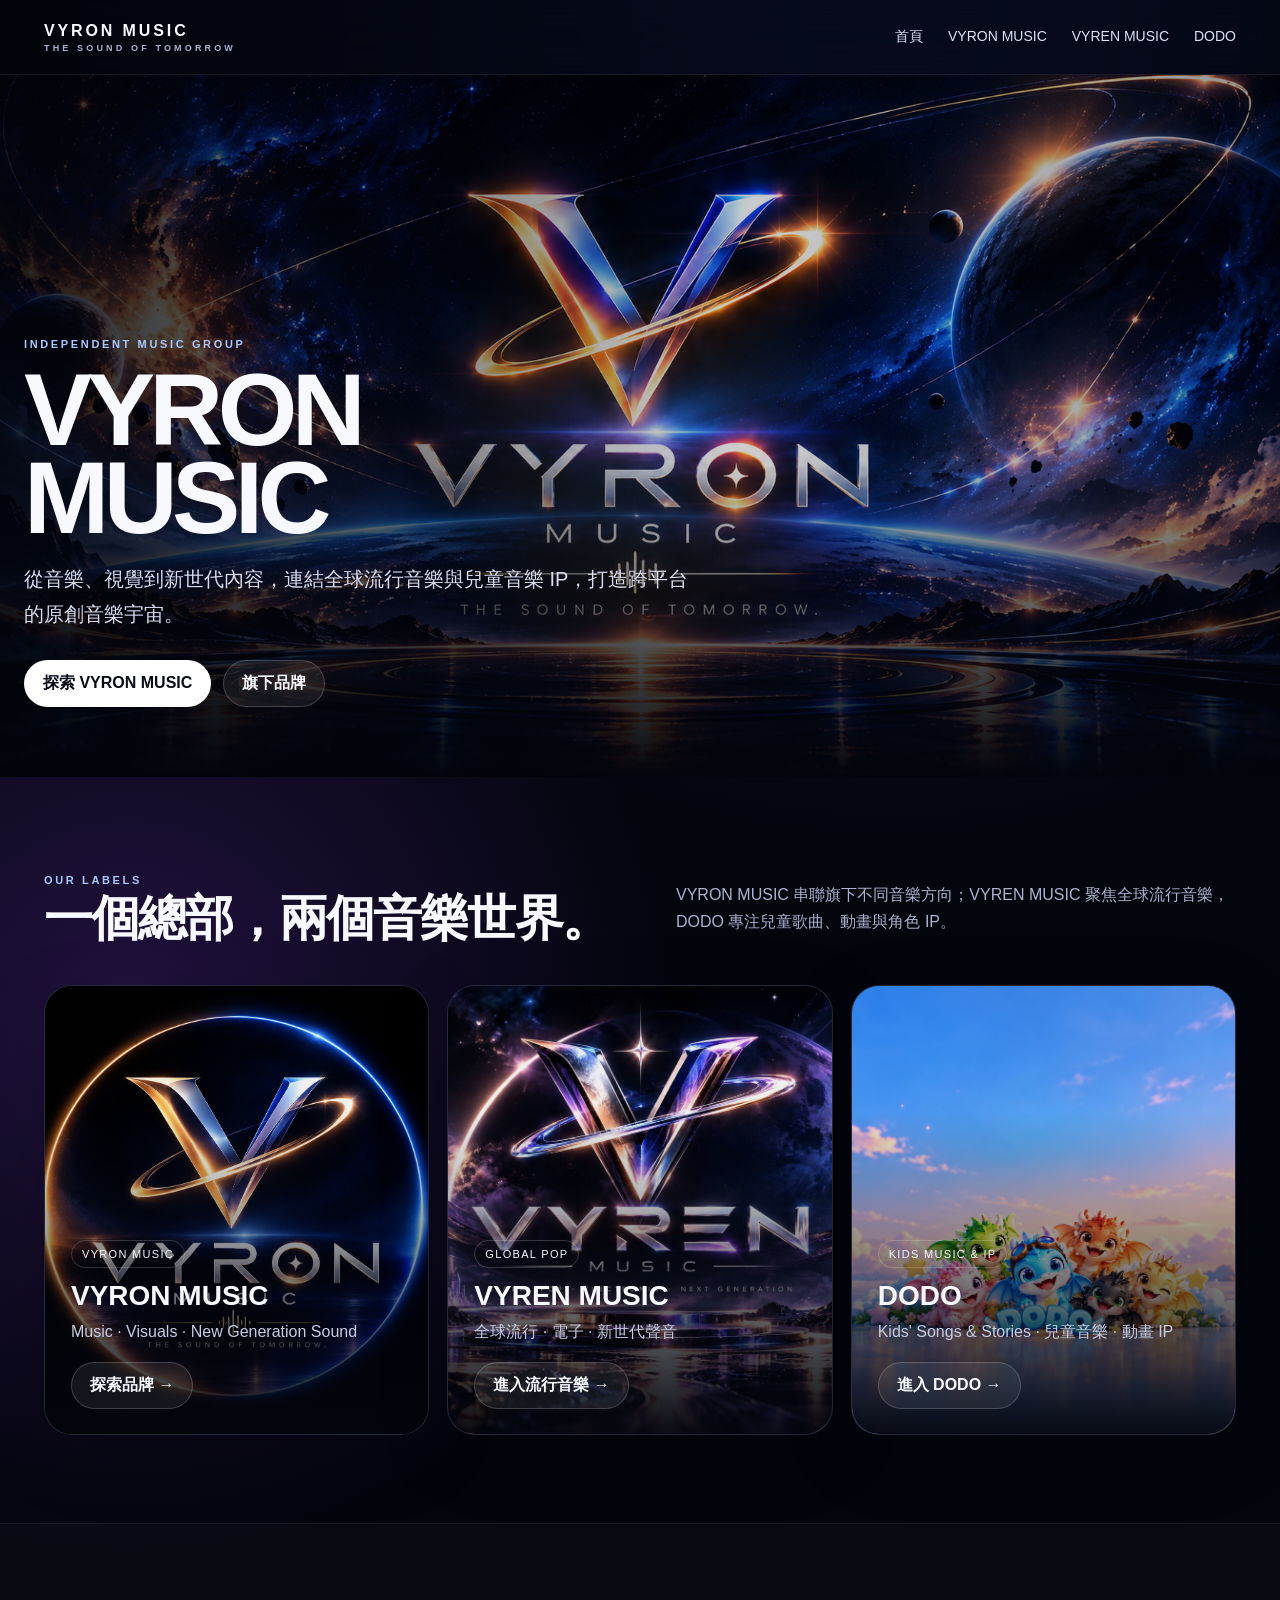
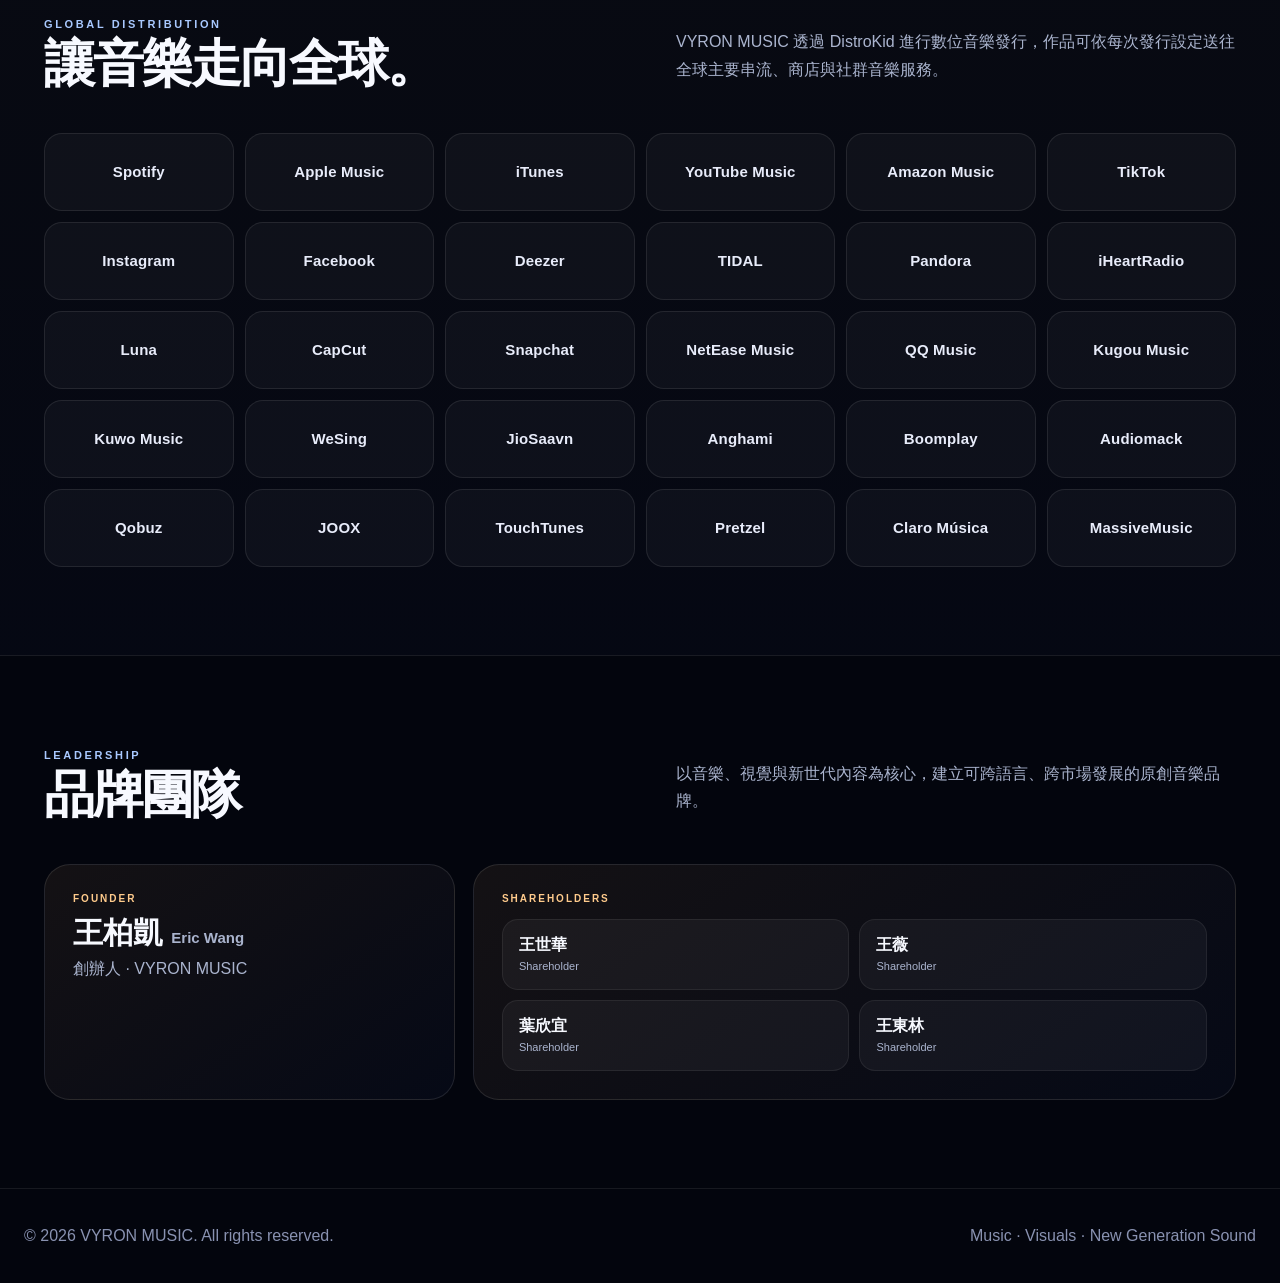
==== commit 5419819f: "Add files via upload" ====
--- a/index.html
+++ b/index.html
@@ -1 +1 @@
-<!doctype html><html lang="zh-Hant"><head><meta charset="utf-8"><meta name="viewport" content="width=device-width,initial-scale=1"><meta name="description" content="VYRON MUSIC — independent music group for global pop, electronic music and kids songs."><title>VYRON MUSIC｜The Sound of Tomorrow</title><link rel="stylesheet" href="style.css"></head><body><header class="nav"><div class="nav-in"><a class="brand" href="index.html">VYRON MUSIC<small>THE SOUND OF TOMORROW</small></a><nav class="links"><a href="index.html">首頁</a><a href="vyron.html">總部</a><a href="vyren.html">VYREN MUSIC</a><a href="dodo.html">DODO</a></nav><button class="menu" aria-label="選單">☰</button></div></header><main><section class="hero"><img class="hero-bg" src="assets/vyron-cover.png" alt="VYRON MUSIC"><div class="hero-content"><div class="eyebrow">INDEPENDENT MUSIC GROUP</div><h1>VYRON<br>MUSIC</h1><p>獨立音樂品牌總部，連結全球流行音樂與兒童音樂 IP。從音樂、視覺到新世代內容，打造跨平台的原創音樂宇宙。</p><div class="actions"><a class="btn primary" href="vyron.html">進入 VYRON MUSIC</a><a class="btn" href="#labels">旗下品牌</a></div></div></section><section class="section" id="labels"><div class="section-head"><div><div class="eyebrow">OUR LABELS</div><h2>一個總部，兩個音樂世界。</h2></div><p>VYRON MUSIC 負責品牌發言、發行預告與集團內容；VYREN MUSIC 專注全球流行音樂，DODO 專注兒童歌曲、動畫與角色 IP。</p></div><div class="cards"><a class="card" href="vyron.html"><img src="assets/vyron-avatar.png"><div class="card-content"><span class="tag">HEADQUARTERS</span><h3>VYRON MUSIC</h3><p>母公司總部 · 官方發言 · 預告發行 · 品牌合作</p><span class="btn">查看官方平台 →</span></div></a><a class="card" href="vyren.html"><img src="assets/vyren-cover.jpg"><div class="card-content"><span class="tag">GLOBAL POP</span><h3>VYREN MUSIC</h3><p>全球流行 · 電子 · 新世代聲音</p><span class="btn">進入流行音樂 →</span></div></a><a class="card" href="dodo.html"><img src="assets/dodo-cover.png"><div class="card-content"><span class="tag">KIDS IP</span><h3>DODO</h3><p>Kids' Songs & Stories · 兒童音樂 · 動畫 IP</p><span class="btn">進入 DODO →</span></div></a></div></section></main><footer class="footer"><div class="footer-in"><div>© 2026 VYRON MUSIC. All rights reserved.</div><div>Music · Visuals · New Generation Sound</div></div></footer><script src="script.js"></script></body></html>+<!doctype html><html lang="zh-Hant"><head><meta charset="utf-8"><meta name="viewport" content="width=device-width,initial-scale=1"><meta name="description" content="VYRON MUSIC — Music, visuals and new generation sound."><title>VYRON MUSIC｜The Sound of Tomorrow</title><link rel="stylesheet" href="style.css"></head><body><header class="nav"><div class="nav-in"><a class="brand" href="index.html">VYRON MUSIC<small>THE SOUND OF TOMORROW</small></a><nav class="links"><a href="index.html">首頁</a><a href="vyron.html">VYRON MUSIC</a><a href="vyren.html">VYREN MUSIC</a><a href="dodo.html">DODO</a></nav><button class="menu" aria-label="選單">☰</button></div></header><main><section class="hero"><video class="hero-media" autoplay muted loop playsinline preload="metadata" poster="assets/vyron-cover.png"><source src="assets/videos/vyron-cover.mp4" type="video/mp4"></video><div class="hero-content"><div class="eyebrow">INDEPENDENT MUSIC GROUP</div><h1>VYRON<br>MUSIC</h1><p>從音樂、視覺到新世代內容，連結全球流行音樂與兒童音樂 IP，打造跨平台的原創音樂宇宙。</p><div class="actions"><a class="btn primary" href="vyron.html">探索 VYRON MUSIC</a><a class="btn" href="#labels">旗下品牌</a></div></div></section><section class="section" id="labels"><div class="section-head"><div><div class="eyebrow">OUR LABELS</div><h2 class="nowrap-title">一個總部，兩個音樂世界。</h2></div><p>VYRON MUSIC 串聯旗下不同音樂方向；VYREN MUSIC 聚焦全球流行音樂，DODO 專注兒童歌曲、動畫與角色 IP。</p></div><div class="cards"><a class="card" href="vyron.html"><img src="assets/vyron-avatar.png"><div class="card-content"><span class="tag">VYRON MUSIC</span><h3>VYRON MUSIC</h3><p>Music · Visuals · New Generation Sound</p><span class="btn">探索品牌 →</span></div></a><a class="card" href="vyren.html"><img src="assets/vyren-cover.jpg"><div class="card-content"><span class="tag">GLOBAL POP</span><h3>VYREN MUSIC</h3><p>全球流行 · 電子 · 新世代聲音</p><span class="btn">進入流行音樂 →</span></div></a><a class="card" href="dodo.html"><img src="assets/dodo-cover.png"><div class="card-content"><span class="tag">KIDS MUSIC & IP</span><h3>DODO</h3><p>Kids' Songs & Stories · 兒童音樂 · 動畫 IP</p><span class="btn">進入 DODO →</span></div></a></div></section><section class="distribution"><div class="section"><div class="section-head"><div><div class="eyebrow">GLOBAL DISTRIBUTION</div><h2>讓音樂走向全球。</h2></div><p>VYRON MUSIC 透過 DistroKid 進行數位音樂發行，作品可依每次發行設定送往全球主要串流、商店與社群音樂服務。</p></div><div class="platform-wall"><div class="store-logo"><b>Spotify</b></div><div class="store-logo"><b>Apple Music</b></div><div class="store-logo"><b>iTunes</b></div><div class="store-logo"><b>YouTube Music</b></div><div class="store-logo"><b>Amazon Music</b></div><div class="store-logo"><b>TikTok</b></div><div class="store-logo"><b>Instagram</b></div><div class="store-logo"><b>Facebook</b></div><div class="store-logo"><b>Deezer</b></div><div class="store-logo"><b>TIDAL</b></div><div class="store-logo"><b>Pandora</b></div><div class="store-logo"><b>iHeartRadio</b></div><div class="store-logo"><b>Luna</b></div><div class="store-logo"><b>CapCut</b></div><div class="store-logo"><b>Snapchat</b></div><div class="store-logo"><b>NetEase Music</b></div><div class="store-logo"><b>QQ Music</b></div><div class="store-logo"><b>Kugou Music</b></div><div class="store-logo"><b>Kuwo Music</b></div><div class="store-logo"><b>WeSing</b></div><div class="store-logo"><b>JioSaavn</b></div><div class="store-logo"><b>Anghami</b></div><div class="store-logo"><b>Boomplay</b></div><div class="store-logo"><b>Audiomack</b></div><div class="store-logo"><b>Qobuz</b></div><div class="store-logo"><b>JOOX</b></div><div class="store-logo"><b>TouchTunes</b></div><div class="store-logo"><b>Pretzel</b></div><div class="store-logo"><b>Claro Música</b></div><div class="store-logo"><b>MassiveMusic</b></div></div></div></section><section class="section"><div class="section-head"><div><div class="eyebrow">LEADERSHIP</div><h2>品牌團隊</h2></div><p>以音樂、視覺與新世代內容為核心，建立可跨語言、跨市場發展的原創音樂品牌。</p></div><div class="team-wrap"><div class="founder-card"><div class="role">FOUNDER</div><h3>王柏凱 <small style="font-size:.5em;color:#aab4ce">Eric Wang</small></h3><p>創辦人 · VYRON MUSIC</p></div><div class="shareholders"><div class="role">SHAREHOLDERS</div><div class="people"><div class="person"><strong>王世華</strong><span>Shareholder</span></div><div class="person"><strong>王薇</strong><span>Shareholder</span></div><div class="person"><strong>葉欣宜</strong><span>Shareholder</span></div><div class="person"><strong>王東林</strong><span>Shareholder</span></div></div></div></div></section></main><footer class="footer"><div class="footer-in"><div>© 2026 VYRON MUSIC. All rights reserved.</div><div>Music · Visuals · New Generation Sound</div></div></footer><script src="script.js"></script></body></html>
--- a/style.css
+++ b/style.css
@@ -1,2 +1,4 @@
-:root{--bg:#050714;--panel:#0d1123;--line:#232b4d;--text:#f7f8ff;--muted:#aab2ce;--blue:#66a8ff;--gold:#ffbd72;--pink:#c58cff;--cyan:#70e5ff;--max:1180px}*{box-sizing:border-box}html{scroll-behavior:smooth}body{margin:0;background:radial-gradient(circle at 70% 0,#101d48 0,transparent 28%),radial-gradient(circle at 10% 35%,#221442 0,transparent 25%),var(--bg);color:var(--text);font-family:Inter,"Noto Sans TC","PingFang TC","Microsoft JhengHei",sans-serif}a{color:inherit;text-decoration:none}img{max-width:100%;display:block}.nav{position:sticky;top:0;z-index:20;background:rgba(5,7,20,.76);backdrop-filter:blur(18px);border-bottom:1px solid rgba(255,255,255,.08)}.nav-in{max-width:var(--max);margin:auto;height:72px;padding:0 24px;display:flex;align-items:center;justify-content:space-between}.brand{font-weight:900;letter-spacing:.18em}.brand small{display:block;font-size:9px;letter-spacing:.35em;color:var(--muted);margin-top:3px}.links{display:flex;gap:24px;font-size:14px;color:#dce1f6}.links a:hover{color:#fff}.menu{display:none;background:none;border:0;color:white;font-size:25px}.hero{min-height:76vh;position:relative;display:flex;align-items:end;overflow:hidden}.hero-bg{position:absolute;inset:0;width:100%;height:100%;object-fit:cover}.hero:after{content:"";position:absolute;inset:0;background:linear-gradient(90deg,rgba(4,6,16,.88) 0%,rgba(4,6,16,.25) 55%,rgba(4,6,16,.45) 100%),linear-gradient(0deg,var(--bg) 0%,transparent 45%)}.hero-content{position:relative;z-index:2;width:min(var(--max),calc(100% - 48px));margin:0 auto 72px}.eyebrow{color:#9dbfff;letter-spacing:.22em;font-size:12px;font-weight:800}.hero h1{font-size:clamp(48px,8vw,110px);line-height:.88;margin:16px 0;letter-spacing:-.05em}.hero p{max-width:650px;font-size:clamp(16px,2vw,21px);line-height:1.7;color:#d7dcef}.actions{display:flex;gap:12px;flex-wrap:wrap;margin-top:28px}.btn{display:inline-flex;align-items:center;justify-content:center;gap:8px;border:1px solid rgba(255,255,255,.18);padding:12px 18px;border-radius:999px;background:rgba(255,255,255,.08);font-weight:750;transition:.2s}.btn:hover{transform:translateY(-2px);background:rgba(255,255,255,.15)}.btn.primary{background:#fff;color:#080b18}.section{max-width:var(--max);margin:auto;padding:90px 24px}.section-head{display:flex;align-items:end;justify-content:space-between;gap:30px;margin-bottom:34px}.section h2{font-size:clamp(32px,5vw,58px);margin:0;letter-spacing:-.04em}.section-head p{max-width:530px;color:var(--muted);line-height:1.7}.cards{display:grid;grid-template-columns:repeat(3,1fr);gap:18px}.card{position:relative;min-height:440px;border:1px solid rgba(255,255,255,.1);border-radius:28px;overflow:hidden;background:#0d1123}.card>img{width:100%;height:100%;position:absolute;inset:0;object-fit:cover;transition:.45s}.card:hover>img{transform:scale(1.035)}.card:after{content:"";position:absolute;inset:0;background:linear-gradient(0deg,rgba(3,5,13,.96),rgba(3,5,13,.05) 70%)}.card-content{position:absolute;z-index:2;left:26px;right:26px;bottom:25px}.card h3{font-size:28px;margin:0 0 8px}.card p{color:#c6cde4;margin:0 0 18px;line-height:1.55}.tag{display:inline-block;font-size:11px;letter-spacing:.12em;padding:7px 10px;border:1px solid rgba(255,255,255,.18);border-radius:99px;margin-bottom:12px}.platforms{display:flex;gap:12px;flex-wrap:wrap}.platform{width:48px;height:48px;border-radius:15px;border:1px solid rgba(255,255,255,.14);background:rgba(255,255,255,.07);display:grid;place-items:center;transition:.2s;position:relative}.platform:hover{transform:translateY(-3px);background:#fff;color:#0a0d19}.platform svg{width:23px;height:23px;fill:currentColor}.platform[title]:hover:after{content:attr(title);position:absolute;top:56px;white-space:nowrap;background:#fff;color:#080a13;padding:6px 9px;border-radius:8px;font-size:11px;z-index:5}.profile-hero{padding:90px 24px 40px}.profile-wrap{max-width:var(--max);margin:auto}.cover{height:min(47vw,500px);min-height:290px;border-radius:32px;overflow:hidden;border:1px solid rgba(255,255,255,.12);position:relative}.cover img{width:100%;height:100%;object-fit:cover}.identity{display:flex;align-items:center;gap:24px;margin:-70px 34px 0;position:relative}.avatar{width:150px;height:150px;border-radius:50%;object-fit:cover;border:7px solid var(--bg);background:var(--bg)}.identity h1{font-size:clamp(36px,6vw,72px);margin:55px 0 3px;letter-spacing:-.04em}.identity p{color:var(--muted);margin:0}.about-grid{display:grid;grid-template-columns:1.1fr .9fr;gap:18px}.panel{background:linear-gradient(145deg,rgba(255,255,255,.075),rgba(255,255,255,.025));border:1px solid rgba(255,255,255,.1);border-radius:26px;padding:30px}.panel h3{margin-top:0;font-size:23px}.panel p{color:#c4cae0;line-height:1.8}.statgrid{display:grid;grid-template-columns:repeat(2,1fr);gap:12px}.stat{background:rgba(255,255,255,.055);border-radius:18px;padding:18px}.stat strong{display:block;font-size:27px}.stat span{font-size:12px;color:var(--muted)}.social-list{display:grid;grid-template-columns:repeat(5,1fr);gap:12px}.social-card{min-height:130px;display:flex;flex-direction:column;justify-content:center;align-items:center;gap:12px;background:rgba(255,255,255,.055);border:1px solid rgba(255,255,255,.09);border-radius:20px;transition:.2s}.social-card:hover{transform:translateY(-4px);background:rgba(255,255,255,.1)}.social-card svg{width:29px;height:29px;fill:currentColor}.social-card span{font-size:12px;color:#dfe4f7}.soon{opacity:.42;cursor:not-allowed}.footer{border-top:1px solid rgba(255,255,255,.08);padding:38px 24px;color:#8992b1}.footer-in{max-width:var(--max);margin:auto;display:flex;justify-content:space-between;gap:20px;flex-wrap:wrap}.notice{font-size:12px;color:#7f89a9;margin-top:15px}.pill{display:inline-block;padding:7px 10px;border-radius:99px;background:rgba(112,229,255,.1);color:#9feeff;font-size:11px;letter-spacing:.08em}.notfound{text-align:center;padding:150px 20px}
-@media(max-width:800px){.links{display:none}.menu{display:block}.cards{grid-template-columns:1fr}.section{padding:64px 18px}.section-head{display:block}.card{min-height:400px}.identity{margin:-52px 16px 0;align-items:end}.avatar{width:105px;height:105px;border-width:5px}.identity h1{margin:0;font-size:36px}.about-grid{grid-template-columns:1fr}.social-list{grid-template-columns:repeat(3,1fr)}.hero-content{width:calc(100% - 36px);margin-bottom:48px}.profile-hero{padding:70px 14px 25px}.cover{border-radius:22px}.nav-in{padding:0 18px}}
+:root{--bg:#03050d;--panel:#0a0e1c;--line:#222b48;--text:#f7f9ff;--muted:#aab4ce;--blue:#6caeff;--gold:#ffbd72;--cyan:#7cecff;--max:1240px;--mx:50vw;--my:50vh}*{box-sizing:border-box}html{scroll-behavior:smooth}body{margin:0;background:radial-gradient(circle at 70% 0,#101d48 0,transparent 28%),radial-gradient(circle at 10% 35%,#21113e 0,transparent 25%),var(--bg);color:var(--text);font-family:Inter,"Noto Sans TC","PingFang TC","Microsoft JhengHei",sans-serif;overflow-x:hidden}body:before{content:"";position:fixed;inset:0;z-index:999;pointer-events:none;background:radial-gradient(340px circle at var(--mx) var(--my),rgba(111,178,255,.12),rgba(255,188,112,.055) 32%,transparent 68%);mix-blend-mode:screen}a{color:inherit;text-decoration:none}img,video{max-width:100%;display:block}.nav{position:sticky;top:0;z-index:20;background:rgba(3,5,13,.72);backdrop-filter:blur(20px);border-bottom:1px solid rgba(255,255,255,.08)}.nav-in{max-width:var(--max);margin:auto;height:74px;padding:0 24px;display:flex;align-items:center;justify-content:space-between}.brand{font-weight:900;letter-spacing:.18em}.brand small{display:block;font-size:9px;letter-spacing:.35em;color:var(--muted);margin-top:3px}.links{display:flex;gap:25px;font-size:14px;color:#dce1f6}.links a{position:relative}.links a:after{content:"";position:absolute;left:0;right:100%;bottom:-8px;height:1px;background:linear-gradient(90deg,var(--blue),var(--gold));transition:.25s}.links a:hover:after{right:0}.menu{display:none;background:none;border:0;color:white;font-size:25px}.hero{min-height:78vh;position:relative;display:flex;align-items:end;overflow:hidden}.hero-media{position:absolute;inset:0;width:100%;height:100%;object-fit:cover}.hero:after{content:"";position:absolute;inset:0;background:linear-gradient(90deg,rgba(2,4,12,.88),rgba(2,4,12,.2) 58%,rgba(2,4,12,.42)),linear-gradient(0deg,var(--bg),transparent 45%)}.hero-content{position:relative;z-index:2;width:min(var(--max),calc(100% - 48px));margin:0 auto 70px}.eyebrow{color:#a9c9ff;letter-spacing:.24em;font-size:11px;font-weight:800}.hero h1{font-size:clamp(52px,8vw,116px);line-height:.86;margin:16px 0;letter-spacing:-.055em}.hero p{max-width:670px;font-size:clamp(16px,2vw,20px);line-height:1.75;color:#d7dcef}.actions{display:flex;gap:12px;flex-wrap:wrap;margin-top:28px}.btn{display:inline-flex;align-items:center;justify-content:center;gap:8px;border:1px solid rgba(255,255,255,.18);padding:12px 18px;border-radius:999px;background:rgba(255,255,255,.07);font-weight:750;transition:.25s;box-shadow:0 0 0 rgba(104,171,255,0)}.btn:hover{transform:translateY(-2px);background:rgba(255,255,255,.14);box-shadow:0 0 28px rgba(104,171,255,.18)}.btn.primary{background:#fff;color:#080b18}.section{max-width:var(--max);margin:auto;padding:88px 24px}.section-head{display:flex;align-items:end;justify-content:space-between;gap:30px;margin-bottom:34px}.section h2{font-size:clamp(28px,4vw,52px);margin:0;letter-spacing:-.04em}.nowrap-title{white-space:nowrap;font-size:clamp(26px,3.8vw,50px)!important}.section-head p{max-width:560px;color:var(--muted);line-height:1.7}.cards{display:grid;grid-template-columns:repeat(3,1fr);gap:18px}.card{position:relative;min-height:450px;border:1px solid rgba(255,255,255,.1);border-radius:28px;overflow:hidden;background:#0d1123;box-shadow:0 20px 70px rgba(0,0,0,.2);transition:.35s}.card:hover{transform:translateY(-5px);border-color:rgba(130,187,255,.35);box-shadow:0 25px 80px rgba(33,82,167,.18)}.card>img{width:100%;height:100%;position:absolute;inset:0;object-fit:cover;transition:.5s}.card:hover>img{transform:scale(1.035)}.card:after{content:"";position:absolute;inset:0;background:linear-gradient(0deg,rgba(3,5,13,.97),rgba(3,5,13,.05) 72%)}.card-content{position:absolute;z-index:2;left:26px;right:26px;bottom:25px}.card h3{font-size:28px;margin:0 0 8px}.card p{color:#c6cde4;margin:0 0 18px;line-height:1.55}.tag,.pill{display:inline-block;font-size:11px;letter-spacing:.12em;padding:7px 10px;border:1px solid rgba(255,255,255,.18);border-radius:99px}.tag{margin-bottom:12px}.profile-hero{padding:86px 24px 40px}.profile-wrap{max-width:var(--max);margin:auto}.cover{aspect-ratio:16/9;max-height:560px;border-radius:30px;overflow:hidden;border:1px solid rgba(255,255,255,.12);position:relative;background:#080b16;box-shadow:0 35px 100px rgba(0,0,0,.34)}.cover img,.cover video{width:100%;height:100%;object-fit:cover}.cover:after{content:"";position:absolute;inset:0;pointer-events:none;box-shadow:inset 0 0 90px rgba(3,5,13,.28)}.identity{display:flex;align-items:center;gap:24px;margin:-70px 34px 0;position:relative;z-index:2}.avatar{width:150px;height:150px;border-radius:50%;object-fit:cover;border:7px solid var(--bg);background:var(--bg);box-shadow:0 15px 55px rgba(0,0,0,.4)}.identity h1{font-size:clamp(36px,6vw,72px);margin:55px 0 3px;letter-spacing:-.04em}.identity p{color:var(--muted);margin:0}.about-grid{display:grid;grid-template-columns:1.1fr .9fr;gap:18px}.panel{background:linear-gradient(145deg,rgba(255,255,255,.072),rgba(255,255,255,.022));border:1px solid rgba(255,255,255,.1);border-radius:26px;padding:30px;transition:.3s}.panel:hover{border-color:rgba(119,184,255,.25);box-shadow:0 18px 60px rgba(26,72,154,.11)}.panel h3{margin-top:0;font-size:23px}.panel p{color:#c4cae0;line-height:1.8}.statgrid{display:grid;grid-template-columns:repeat(2,1fr);gap:12px}.stat{background:rgba(255,255,255,.055);border-radius:18px;padding:18px}.stat strong{display:block;font-size:27px}.stat span{font-size:12px;color:var(--muted)}.social-list{display:grid;grid-template-columns:repeat(5,1fr);gap:12px}.social-card{min-height:130px;display:flex;flex-direction:column;justify-content:center;align-items:center;gap:12px;background:rgba(255,255,255,.05);border:1px solid rgba(255,255,255,.09);border-radius:20px;transition:.25s}.social-card:hover{transform:translateY(-4px);background:rgba(255,255,255,.1);box-shadow:0 16px 45px rgba(76,137,255,.13)}.social-card svg{width:29px;height:29px;fill:currentColor}.social-card span{font-size:12px;color:#dfe4f7}.soon{opacity:.42;cursor:not-allowed}.distribution{border-top:1px solid rgba(255,255,255,.07);border-bottom:1px solid rgba(255,255,255,.07);background:linear-gradient(180deg,rgba(255,255,255,.02),rgba(90,120,255,.025))}.platform-wall{display:grid;grid-template-columns:repeat(6,1fr);gap:11px}.store-logo{min-height:78px;border:1px solid rgba(255,255,255,.09);border-radius:18px;background:rgba(255,255,255,.035);display:flex;align-items:center;justify-content:center;text-align:center;padding:12px;font-weight:800;letter-spacing:.01em;color:#e8ecfa;transition:.25s}.store-logo:hover{background:rgba(255,255,255,.085);transform:translateY(-3px);box-shadow:0 0 34px rgba(111,177,255,.12)}.store-logo b{font-size:15px}.team-wrap{display:grid;grid-template-columns:1.05fr 1.95fr;gap:18px}.founder-card,.shareholders{border:1px solid rgba(255,255,255,.1);border-radius:26px;background:linear-gradient(145deg,rgba(255,189,114,.07),rgba(93,133,255,.04));padding:28px}.founder-card .role,.shareholders .role{font-size:10px;letter-spacing:.2em;color:#ffcb8c;font-weight:900}.founder-card h3{font-size:30px;margin:9px 0 5px}.founder-card p{margin:0;color:var(--muted)}.people{display:grid;grid-template-columns:repeat(2,1fr);gap:10px;margin-top:15px}.person{padding:15px 16px;border-radius:16px;background:rgba(255,255,255,.045);border:1px solid rgba(255,255,255,.07)}.person strong{display:block}.person span{font-size:11px;color:var(--muted)}.footer{border-top:1px solid rgba(255,255,255,.08);padding:38px 24px;color:#8992b1}.footer-in{max-width:var(--max);margin:auto;display:flex;justify-content:space-between;gap:20px;flex-wrap:wrap}.notice{font-size:12px;color:#7f89a9;margin-top:15px}.notfound{text-align:center;padding:150px 20px}
+@media(max-width:900px){.platform-wall{grid-template-columns:repeat(3,1fr)}.team-wrap{grid-template-columns:1fr}.nowrap-title{white-space:normal}.section-head{align-items:start}}
+@media(max-width:800px){.links{display:none}.menu{display:block}.cards{grid-template-columns:1fr}.section{padding:62px 18px}.section-head{display:block}.card{min-height:400px}.identity{margin:-52px 16px 0;align-items:end}.avatar{width:105px;height:105px;border-width:5px}.identity h1{margin:0;font-size:36px}.about-grid{grid-template-columns:1fr}.social-list{grid-template-columns:repeat(3,1fr)}.hero-content{width:calc(100% - 36px);margin-bottom:48px}.profile-hero{padding:70px 14px 25px}.cover{border-radius:22px}.nav-in{padding:0 18px}.people{grid-template-columns:1fr}}
+@media(max-width:520px){.platform-wall{grid-template-columns:repeat(2,1fr)}.social-list{grid-template-columns:repeat(2,1fr)}}
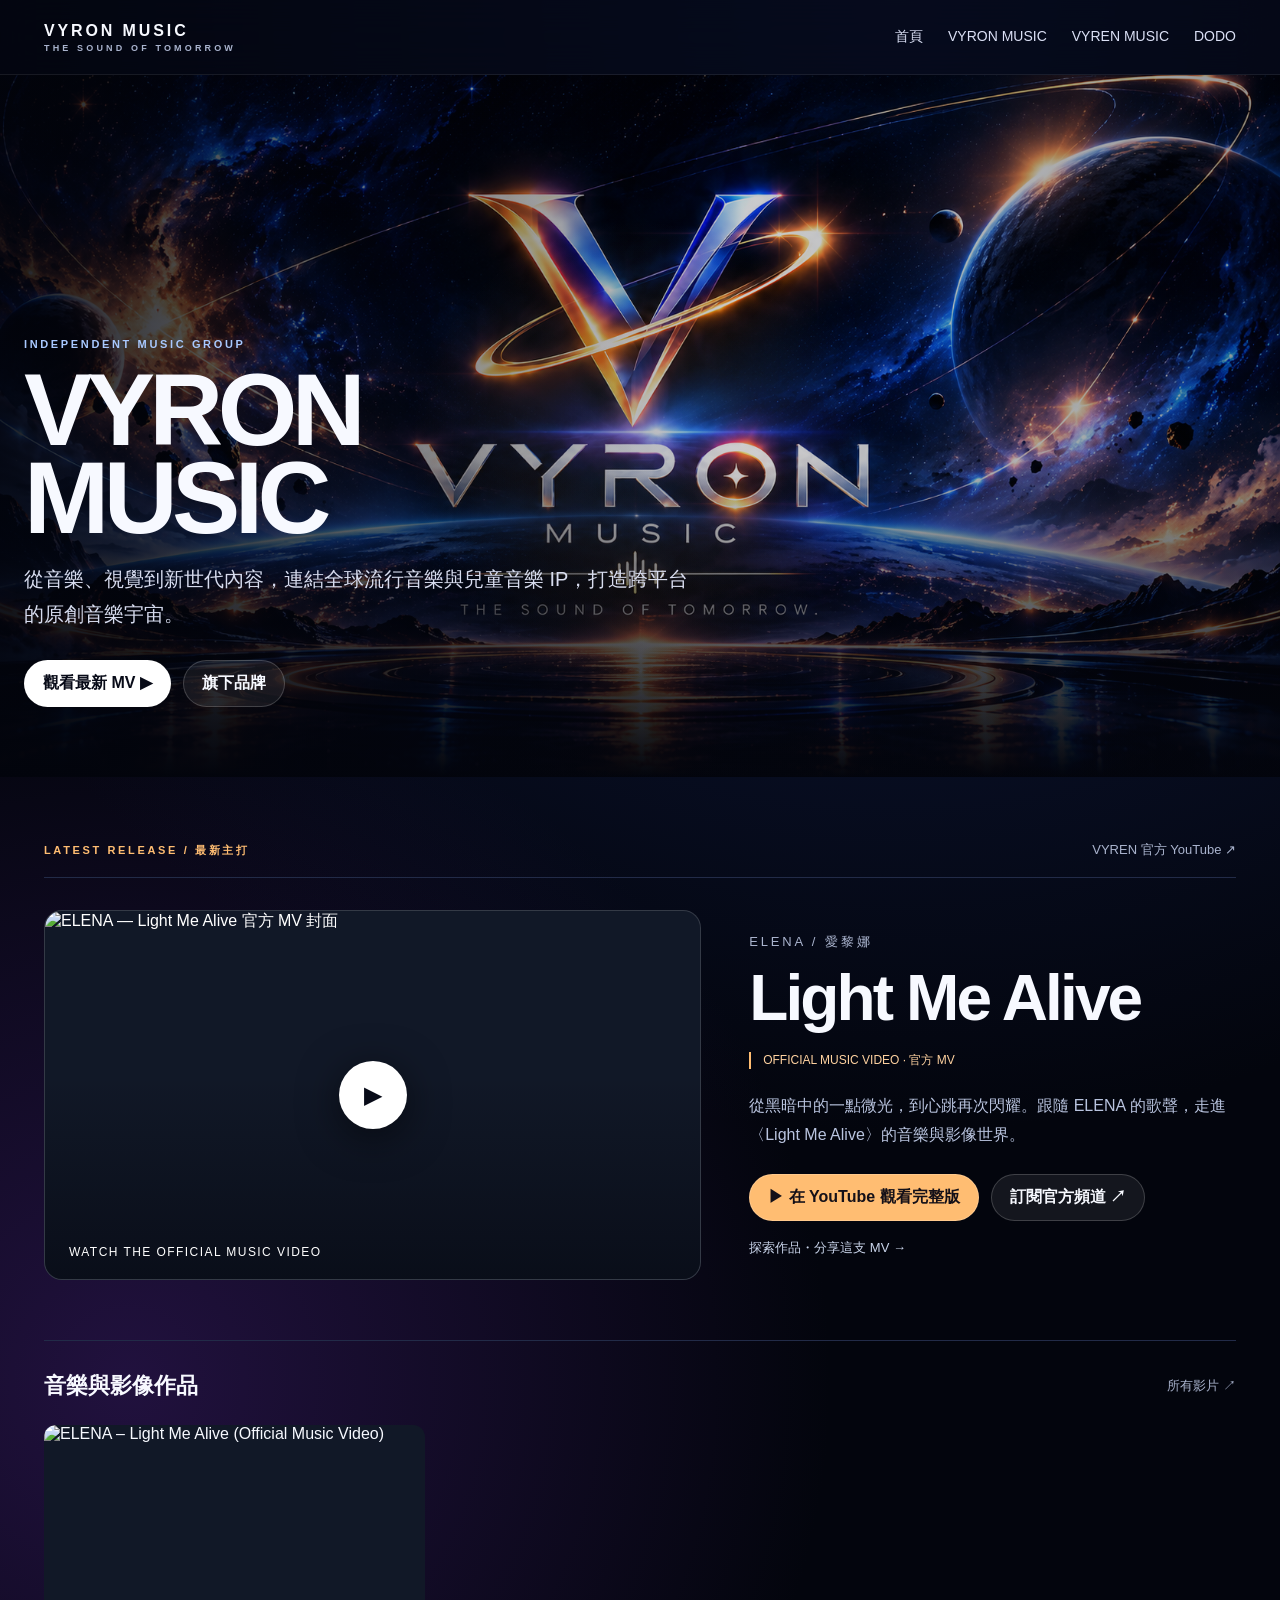
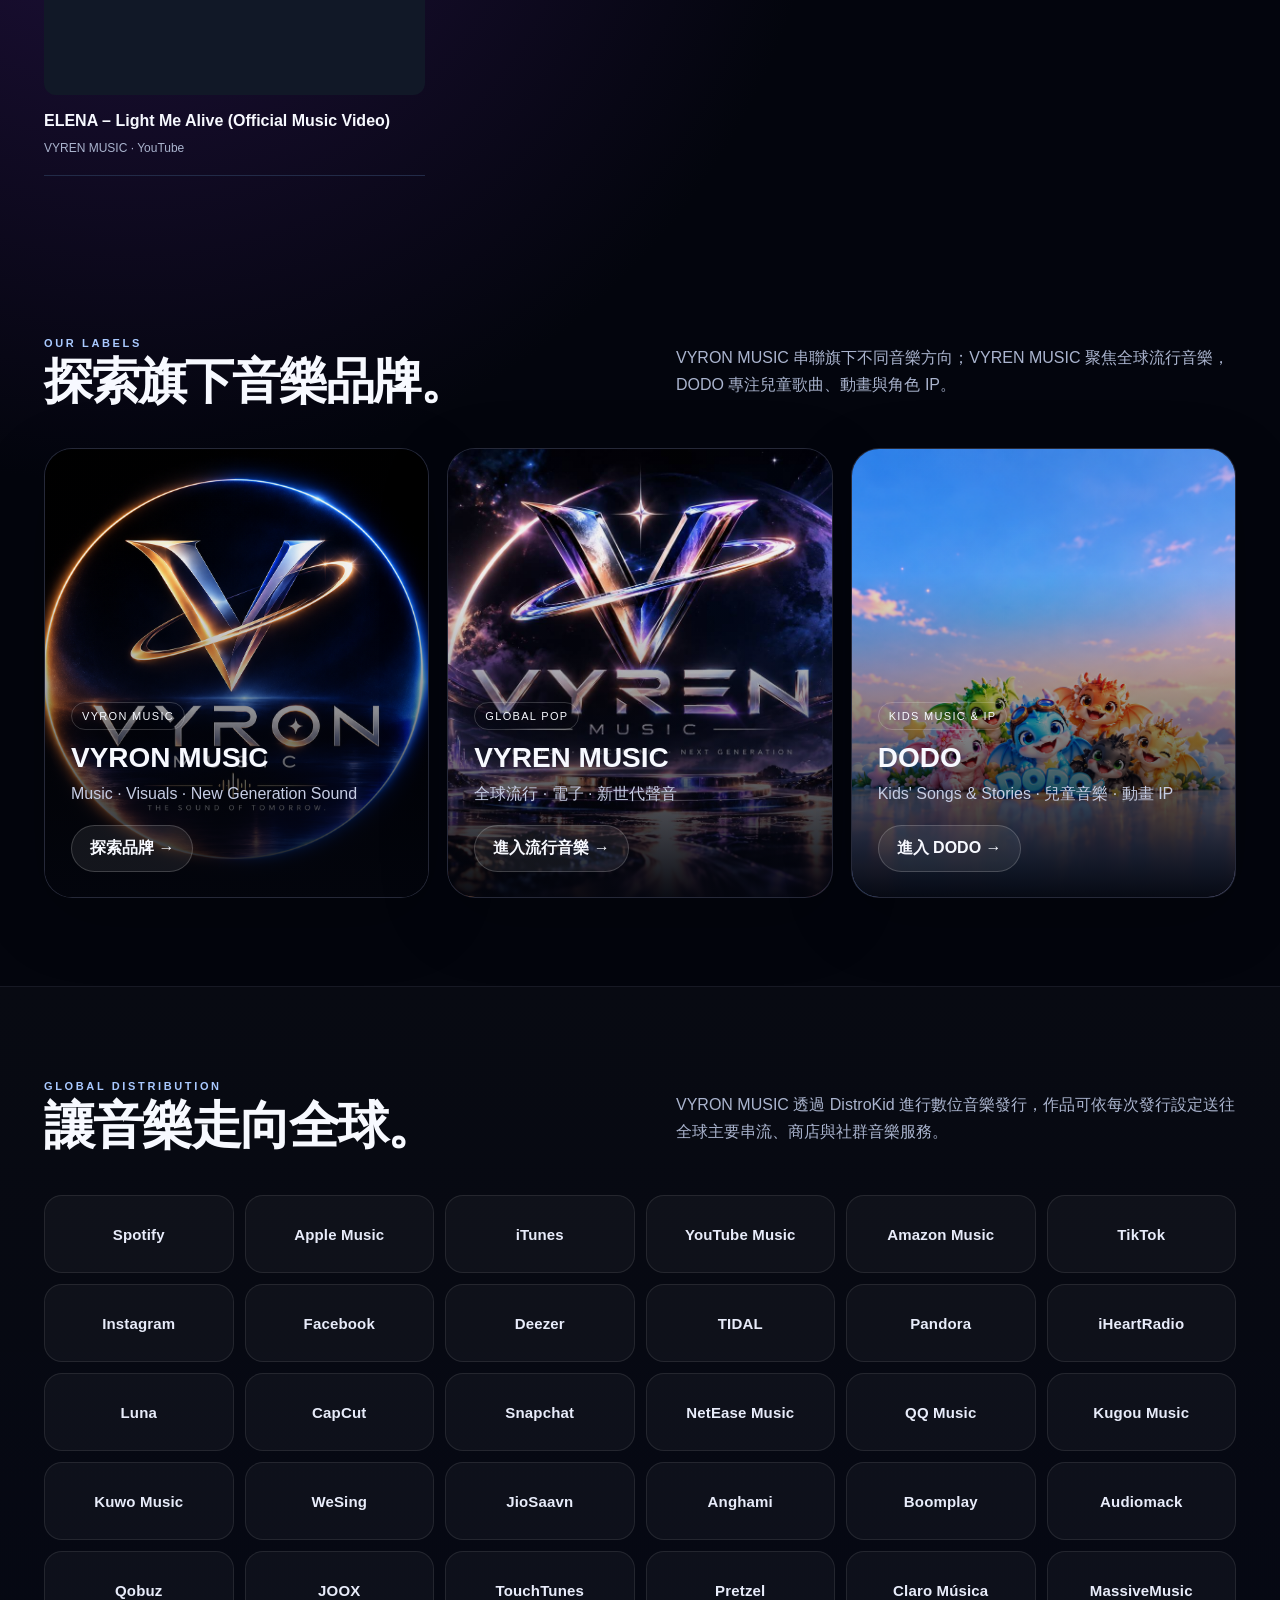
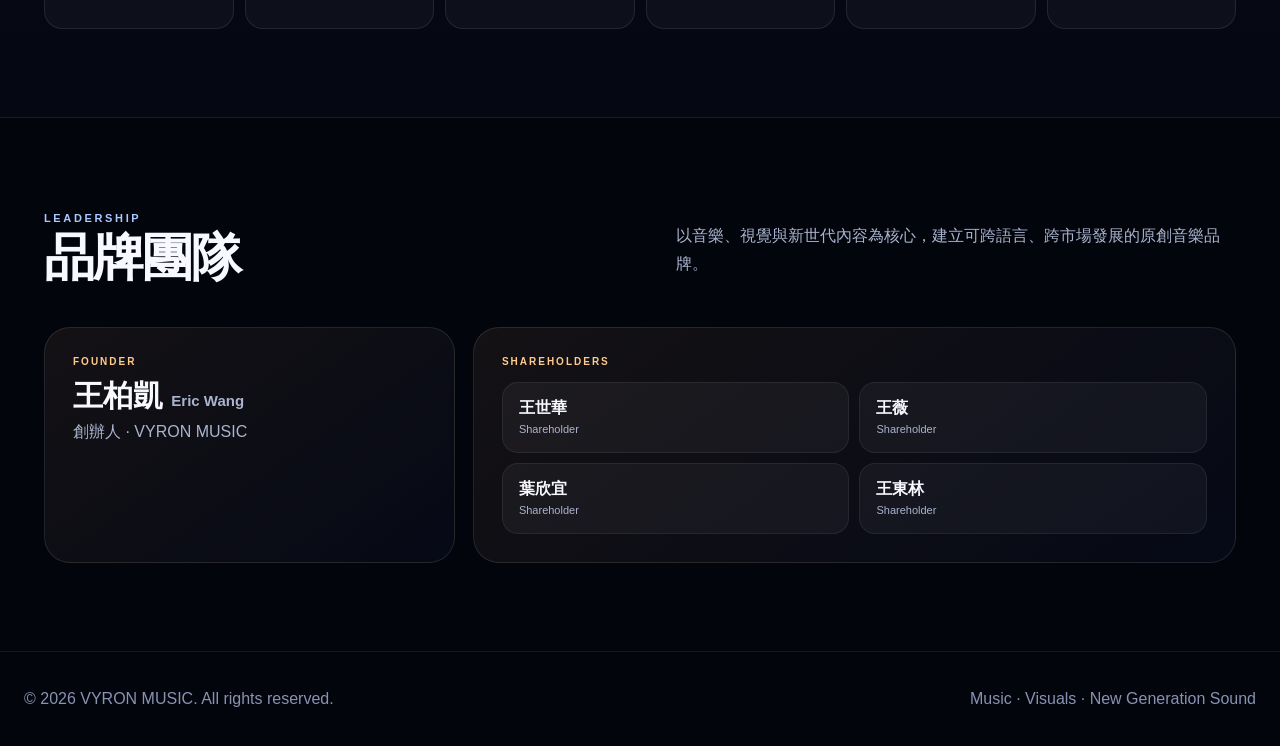
==== commit 5554603c: "Feature ELENA Light Me Alive MV and add YouTube release library" ====
--- a/index.html
+++ b/index.html
@@ -1 +1,5 @@
-<!doctype html><html lang="zh-Hant"><head><meta charset="utf-8"><meta name="viewport" content="width=device-width,initial-scale=1"><meta name="description" content="VYRON MUSIC — Music, visuals and new generation sound."><title>VYRON MUSIC｜The Sound of Tomorrow</title><link rel="stylesheet" href="style.css"></head><body><header class="nav"><div class="nav-in"><a class="brand" href="index.html">VYRON MUSIC<small>THE SOUND OF TOMORROW</small></a><nav class="links"><a href="index.html">首頁</a><a href="vyron.html">VYRON MUSIC</a><a href="vyren.html">VYREN MUSIC</a><a href="dodo.html">DODO</a></nav><button class="menu" aria-label="選單">☰</button></div></header><main><section class="hero"><video class="hero-media" autoplay muted loop playsinline preload="metadata" poster="assets/vyron-cover.png"><source src="assets/videos/vyron-cover.mp4" type="video/mp4"></video><div class="hero-content"><div class="eyebrow">INDEPENDENT MUSIC GROUP</div><h1>VYRON<br>MUSIC</h1><p>從音樂、視覺到新世代內容，連結全球流行音樂與兒童音樂 IP，打造跨平台的原創音樂宇宙。</p><div class="actions"><a class="btn primary" href="vyron.html">探索 VYRON MUSIC</a><a class="btn" href="#labels">旗下品牌</a></div></div></section><section class="section" id="labels"><div class="section-head"><div><div class="eyebrow">OUR LABELS</div><h2 class="nowrap-title">一個總部，兩個音樂世界。</h2></div><p>VYRON MUSIC 串聯旗下不同音樂方向；VYREN MUSIC 聚焦全球流行音樂，DODO 專注兒童歌曲、動畫與角色 IP。</p></div><div class="cards"><a class="card" href="vyron.html"><img src="assets/vyron-avatar.png"><div class="card-content"><span class="tag">VYRON MUSIC</span><h3>VYRON MUSIC</h3><p>Music · Visuals · New Generation Sound</p><span class="btn">探索品牌 →</span></div></a><a class="card" href="vyren.html"><img src="assets/vyren-cover.jpg"><div class="card-content"><span class="tag">GLOBAL POP</span><h3>VYREN MUSIC</h3><p>全球流行 · 電子 · 新世代聲音</p><span class="btn">進入流行音樂 →</span></div></a><a class="card" href="dodo.html"><img src="assets/dodo-cover.png"><div class="card-content"><span class="tag">KIDS MUSIC & IP</span><h3>DODO</h3><p>Kids' Songs & Stories · 兒童音樂 · 動畫 IP</p><span class="btn">進入 DODO →</span></div></a></div></section><section class="distribution"><div class="section"><div class="section-head"><div><div class="eyebrow">GLOBAL DISTRIBUTION</div><h2>讓音樂走向全球。</h2></div><p>VYRON MUSIC 透過 DistroKid 進行數位音樂發行，作品可依每次發行設定送往全球主要串流、商店與社群音樂服務。</p></div><div class="platform-wall"><div class="store-logo"><b>Spotify</b></div><div class="store-logo"><b>Apple Music</b></div><div class="store-logo"><b>iTunes</b></div><div class="store-logo"><b>YouTube Music</b></div><div class="store-logo"><b>Amazon Music</b></div><div class="store-logo"><b>TikTok</b></div><div class="store-logo"><b>Instagram</b></div><div class="store-logo"><b>Facebook</b></div><div class="store-logo"><b>Deezer</b></div><div class="store-logo"><b>TIDAL</b></div><div class="store-logo"><b>Pandora</b></div><div class="store-logo"><b>iHeartRadio</b></div><div class="store-logo"><b>Luna</b></div><div class="store-logo"><b>CapCut</b></div><div class="store-logo"><b>Snapchat</b></div><div class="store-logo"><b>NetEase Music</b></div><div class="store-logo"><b>QQ Music</b></div><div class="store-logo"><b>Kugou Music</b></div><div class="store-logo"><b>Kuwo Music</b></div><div class="store-logo"><b>WeSing</b></div><div class="store-logo"><b>JioSaavn</b></div><div class="store-logo"><b>Anghami</b></div><div class="store-logo"><b>Boomplay</b></div><div class="store-logo"><b>Audiomack</b></div><div class="store-logo"><b>Qobuz</b></div><div class="store-logo"><b>JOOX</b></div><div class="store-logo"><b>TouchTunes</b></div><div class="store-logo"><b>Pretzel</b></div><div class="store-logo"><b>Claro Música</b></div><div class="store-logo"><b>MassiveMusic</b></div></div></div></section><section class="section"><div class="section-head"><div><div class="eyebrow">LEADERSHIP</div><h2>品牌團隊</h2></div><p>以音樂、視覺與新世代內容為核心，建立可跨語言、跨市場發展的原創音樂品牌。</p></div><div class="team-wrap"><div class="founder-card"><div class="role">FOUNDER</div><h3>王柏凱 <small style="font-size:.5em;color:#aab4ce">Eric Wang</small></h3><p>創辦人 · VYRON MUSIC</p></div><div class="shareholders"><div class="role">SHAREHOLDERS</div><div class="people"><div class="person"><strong>王世華</strong><span>Shareholder</span></div><div class="person"><strong>王薇</strong><span>Shareholder</span></div><div class="person"><strong>葉欣宜</strong><span>Shareholder</span></div><div class="person"><strong>王東林</strong><span>Shareholder</span></div></div></div></div></section></main><footer class="footer"><div class="footer-in"><div>© 2026 VYRON MUSIC. All rights reserved.</div><div>Music · Visuals · New Generation Sound</div></div></footer><script src="script.js"></script></body></html>+<!doctype html><html lang="zh-Hant"><head><meta charset="utf-8"><meta name="viewport" content="width=device-width,initial-scale=1"><meta name="description" content="VYRON MUSIC — Music, visuals and new generation sound."><title>VYRON MUSIC｜The Sound of Tomorrow</title><link rel="stylesheet" href="style.css"><link rel="stylesheet" href="promo.css"></head><body><header class="nav"><div class="nav-in"><a class="brand" href="index.html">VYRON MUSIC<small>THE SOUND OF TOMORROW</small></a><nav class="links"><a href="index.html">首頁</a><a href="vyron.html">VYRON MUSIC</a><a href="vyren.html">VYREN MUSIC</a><a href="dodo.html">DODO</a></nav><button class="menu" aria-label="選單">☰</button></div></header><main><section class="hero"><video class="hero-media" autoplay muted loop playsinline preload="metadata" poster="assets/vyron-cover.png"><source src="assets/videos/vyron-cover.mp4" type="video/mp4"></video><div class="hero-content"><div class="eyebrow">INDEPENDENT MUSIC GROUP</div><h1>VYRON<br>MUSIC</h1><p>從音樂、視覺到新世代內容，連結全球流行音樂與兒童音樂 IP，打造跨平台的原創音樂宇宙。</p><div class="actions"><a class="btn primary" href="#latest">觀看最新 MV ▶</a><a class="btn" href="#labels">旗下品牌</a></div></div></section><section class="section release-section" id="latest" data-releases data-featured-id="3es9wob1jHA">
+<div class="release-topline"><div class="eyebrow">LATEST RELEASE / 最新主打</div><a href="https://www.youtube.com/@VYREN_MUSIC" target="_blank" rel="noopener">VYREN 官方 YouTube ↗</a></div>
+<div class="release-feature"><a class="release-art" href="light-me-alive.html" aria-label="探索 ELENA Light Me Alive 官方 MV"><img src="https://i.ytimg.com/vi/3es9wob1jHA/hqdefault.jpg" alt="ELENA — Light Me Alive 官方 MV 封面" width="480" height="270" loading="lazy"><span class="release-play" aria-hidden="true">▶</span><span class="release-caption">WATCH THE OFFICIAL MUSIC VIDEO</span></a>
+<div class="release-copy"><div class="release-artist">ELENA / 愛黎娜</div><h2>Light Me Alive</h2><div class="release-kind">OFFICIAL MUSIC VIDEO · 官方 MV</div><p class="release-description">從黑暗中的一點微光，到心跳再次閃耀。跟隨 ELENA 的歌聲，走進〈Light Me Alive〉的音樂與影像世界。</p><div class="actions"><a class="btn primary release-watch" href="https://www.youtube.com/watch?v=3es9wob1jHA" target="_blank" rel="noopener">▶ 在 YouTube 觀看完整版</a><a class="btn" href="https://www.youtube.com/@VYREN_MUSIC?sub_confirmation=1" target="_blank" rel="noopener">訂閱官方頻道 ↗</a></div><a class="release-secondary" href="light-me-alive.html">探索作品・分享這支 MV →</a></div></div>
+<div class="video-library"><div class="library-heading"><h3>音樂與影像作品</h3><a href="https://www.youtube.com/@VYREN_MUSIC/videos" target="_blank" rel="noopener">所有影片 ↗</a></div><div class="video-grid"><a class="video-tile" href="light-me-alive.html"><img src="https://i.ytimg.com/vi/3es9wob1jHA/hqdefault.jpg" alt="Light Me Alive 官方 MV" loading="lazy" width="480" height="270"><h4>ELENA — Light Me Alive (Official Music Video)</h4><p>VYREN MUSIC · YouTube</p></a></div></div></section><section class="section" id="labels"><div class="section-head"><div><div class="eyebrow">OUR LABELS</div><h2 class="nowrap-title">探索旗下音樂品牌。</h2></div><p>VYRON MUSIC 串聯旗下不同音樂方向；VYREN MUSIC 聚焦全球流行音樂，DODO 專注兒童歌曲、動畫與角色 IP。</p></div><div class="cards"><a class="card" href="vyron.html"><img src="assets/vyron-avatar.png"><div class="card-content"><span class="tag">VYRON MUSIC</span><h3>VYRON MUSIC</h3><p>Music · Visuals · New Generation Sound</p><span class="btn">探索品牌 →</span></div></a><a class="card" href="vyren.html"><img src="assets/vyren-cover.jpg"><div class="card-content"><span class="tag">GLOBAL POP</span><h3>VYREN MUSIC</h3><p>全球流行 · 電子 · 新世代聲音</p><span class="btn">進入流行音樂 →</span></div></a><a class="card" href="dodo.html"><img src="assets/dodo-cover.png"><div class="card-content"><span class="tag">KIDS MUSIC & IP</span><h3>DODO</h3><p>Kids' Songs & Stories · 兒童音樂 · 動畫 IP</p><span class="btn">進入 DODO →</span></div></a></div></section><section class="distribution"><div class="section"><div class="section-head"><div><div class="eyebrow">GLOBAL DISTRIBUTION</div><h2>讓音樂走向全球。</h2></div><p>VYRON MUSIC 透過 DistroKid 進行數位音樂發行，作品可依每次發行設定送往全球主要串流、商店與社群音樂服務。</p></div><div class="platform-wall"><div class="store-logo"><b>Spotify</b></div><div class="store-logo"><b>Apple Music</b></div><div class="store-logo"><b>iTunes</b></div><div class="store-logo"><b>YouTube Music</b></div><div class="store-logo"><b>Amazon Music</b></div><div class="store-logo"><b>TikTok</b></div><div class="store-logo"><b>Instagram</b></div><div class="store-logo"><b>Facebook</b></div><div class="store-logo"><b>Deezer</b></div><div class="store-logo"><b>TIDAL</b></div><div class="store-logo"><b>Pandora</b></div><div class="store-logo"><b>iHeartRadio</b></div><div class="store-logo"><b>Luna</b></div><div class="store-logo"><b>CapCut</b></div><div class="store-logo"><b>Snapchat</b></div><div class="store-logo"><b>NetEase Music</b></div><div class="store-logo"><b>QQ Music</b></div><div class="store-logo"><b>Kugou Music</b></div><div class="store-logo"><b>Kuwo Music</b></div><div class="store-logo"><b>WeSing</b></div><div class="store-logo"><b>JioSaavn</b></div><div class="store-logo"><b>Anghami</b></div><div class="store-logo"><b>Boomplay</b></div><div class="store-logo"><b>Audiomack</b></div><div class="store-logo"><b>Qobuz</b></div><div class="store-logo"><b>JOOX</b></div><div class="store-logo"><b>TouchTunes</b></div><div class="store-logo"><b>Pretzel</b></div><div class="store-logo"><b>Claro Música</b></div><div class="store-logo"><b>MassiveMusic</b></div></div></div></section><section class="section"><div class="section-head"><div><div class="eyebrow">LEADERSHIP</div><h2>品牌團隊</h2></div><p>以音樂、視覺與新世代內容為核心，建立可跨語言、跨市場發展的原創音樂品牌。</p></div><div class="team-wrap"><div class="founder-card"><div class="role">FOUNDER</div><h3>王柏凱 <small style="font-size:.5em;color:#aab4ce">Eric Wang</small></h3><p>創辦人 · VYRON MUSIC</p></div><div class="shareholders"><div class="role">SHAREHOLDERS</div><div class="people"><div class="person"><strong>王世華</strong><span>Shareholder</span></div><div class="person"><strong>王薇</strong><span>Shareholder</span></div><div class="person"><strong>葉欣宜</strong><span>Shareholder</span></div><div class="person"><strong>王東林</strong><span>Shareholder</span></div></div></div></div></section></main><footer class="footer"><div class="footer-in"><div>© 2026 VYRON MUSIC. All rights reserved.</div><div>Music · Visuals · New Generation Sound</div></div></footer><script src="script.js"></script><script src="promo.js" defer></script></body></html>
--- a/promo.css
+++ b/promo.css
@@ -0,0 +1,2 @@
+.release-section{scroll-margin-top:90px;padding-top:64px;padding-bottom:64px}.release-topline{display:flex;justify-content:space-between;align-items:center;gap:20px;border-bottom:1px solid var(--line);padding-bottom:18px;margin-bottom:32px}.release-topline .eyebrow{color:var(--gold)}.release-topline a{font-size:13px;color:var(--muted)}.release-feature{display:grid;grid-template-columns:1.35fr 1fr;align-items:center;gap:48px}.release-art{position:relative;display:block;width:100%;padding:0;border:1px solid #ffffff25;border-radius:18px;overflow:hidden;aspect-ratio:16/9;background:#111827;color:white;cursor:pointer}.release-art img{width:100%;height:100%;object-fit:cover;transition:transform .4s}.release-art:hover img{transform:scale(1.035)}.release-art:after{content:"";position:absolute;inset:0;background:linear-gradient(0deg,#03050d88,transparent 55%);pointer-events:none}.release-play{position:absolute;top:50%;left:50%;transform:translate(-50%,-50%);width:68px;height:68px;background:#fff;color:#080b18;border-radius:50%;display:grid;place-items:center;font-size:24px;z-index:1;box-shadow:0 8px 40px #0008}.release-caption{position:absolute;bottom:20px;left:24px;z-index:1;font-size:12px;letter-spacing:.12em}.release-copy .release-artist{font-size:13px;letter-spacing:.22em;color:var(--muted)}.release-copy h2{font-size:clamp(36px,5vw,66px);line-height:1.04;letter-spacing:-.045em;margin:14px 0 18px;overflow-wrap:anywhere}.release-copy p{color:#b9c4df;line-height:1.85;margin:0}.release-copy .release-kind{display:inline-block;color:#ffd2a0;border-left:2px solid var(--gold);padding-left:12px;font-size:12px;margin:0 0 22px}.release-copy .actions{margin-top:24px}.release-copy .btn.primary{background:var(--gold);color:#141018}.release-secondary{font-size:13px;margin-top:18px;display:inline-block;color:#cad5eb}.video-library{margin-top:60px;border-top:1px solid var(--line);padding-top:30px}.library-heading{display:flex;align-items:center;justify-content:space-between;gap:16px;margin-bottom:24px}.library-heading h3{margin:0;font-size:22px}.library-heading a{font-size:13px;color:var(--muted)}.video-grid{display:grid;grid-template-columns:repeat(3,minmax(0,1fr));gap:24px}.video-tile{display:block;border-bottom:1px solid var(--line);padding-bottom:20px}.video-tile img{aspect-ratio:16/9;object-fit:cover;width:100%;border-radius:12px;background:#111827}.video-tile h4{font-size:16px;line-height:1.5;margin:14px 0 8px}.video-tile p{font-size:12px;color:var(--muted);margin:0}.video-tile:hover h4{color:var(--gold)}.video-tile:focus-visible,.release-art:focus-visible,.btn:focus-visible{outline:3px solid var(--gold);outline-offset:5px}.mv-intro{padding-top:64px;padding-bottom:32px}.mv-intro h1{font-size:clamp(48px,8vw,94px);line-height:1;margin:24px 0 16px;letter-spacing:-.05em}.mv-intro p{color:var(--muted);line-height:1.8;max-width:660px}.mv-intro .eyebrow{color:var(--gold)}.mv-player{aspect-ratio:16/9;position:relative;background:#080b16;border:1px solid var(--line);border-radius:20px;overflow:hidden}.mv-player iframe{width:100%;height:100%;border:0}.mv-player .release-art{height:100%;border:0;border-radius:0}.mv-player-wrap{padding-top:0;padding-bottom:44px}.mv-details{display:grid;grid-template-columns:1fr 1fr;gap:50px;border-top:1px solid var(--line);padding-top:40px;margin-top:40px}.mv-details h2{font-size:27px;margin-bottom:16px}.mv-details p{color:var(--muted);line-height:1.85}.mv-meta{margin:0;display:grid;grid-template-columns:110px 1fr;gap:18px;font-size:14px}.mv-meta dt{color:var(--muted)}.mv-meta dd{margin:0}.share-feedback{min-height:22px;color:var(--gold);font-size:13px;margin-top:16px}.breadcrumb{font-size:13px;color:var(--muted)}button.btn{font:inherit;color:inherit;cursor:pointer}.mv-bottom{border-top:1px solid var(--line);margin-top:46px;padding-top:32px;display:flex;justify-content:space-between;align-items:center;gap:24px}.mv-bottom h3{margin:0 0 8px}.mv-bottom p{margin:0;color:var(--muted)}
+@media(max-width:900px){.release-feature{gap:28px;grid-template-columns:1fr}.release-copy h2{max-width:700px}.video-grid{grid-template-columns:repeat(2,minmax(0,1fr))}}@media(max-width:600px){.release-section{padding-top:42px;padding-bottom:42px}.release-feature{gap:26px}.release-topline{align-items:start}.release-topline a{max-width:130px;text-align:right}.release-copy h2{font-size:42px}.video-grid{grid-template-columns:1fr}.video-library{margin-top:42px}.mv-details{grid-template-columns:1fr;gap:28px}.mv-intro{padding-top:36px}.mv-bottom{align-items:start;flex-direction:column}.release-copy .actions .btn{width:100%}}@media(prefers-reduced-motion:reduce){html{scroll-behavior:auto}*,*:before,*:after{transition:none!important}body:before{display:none}}
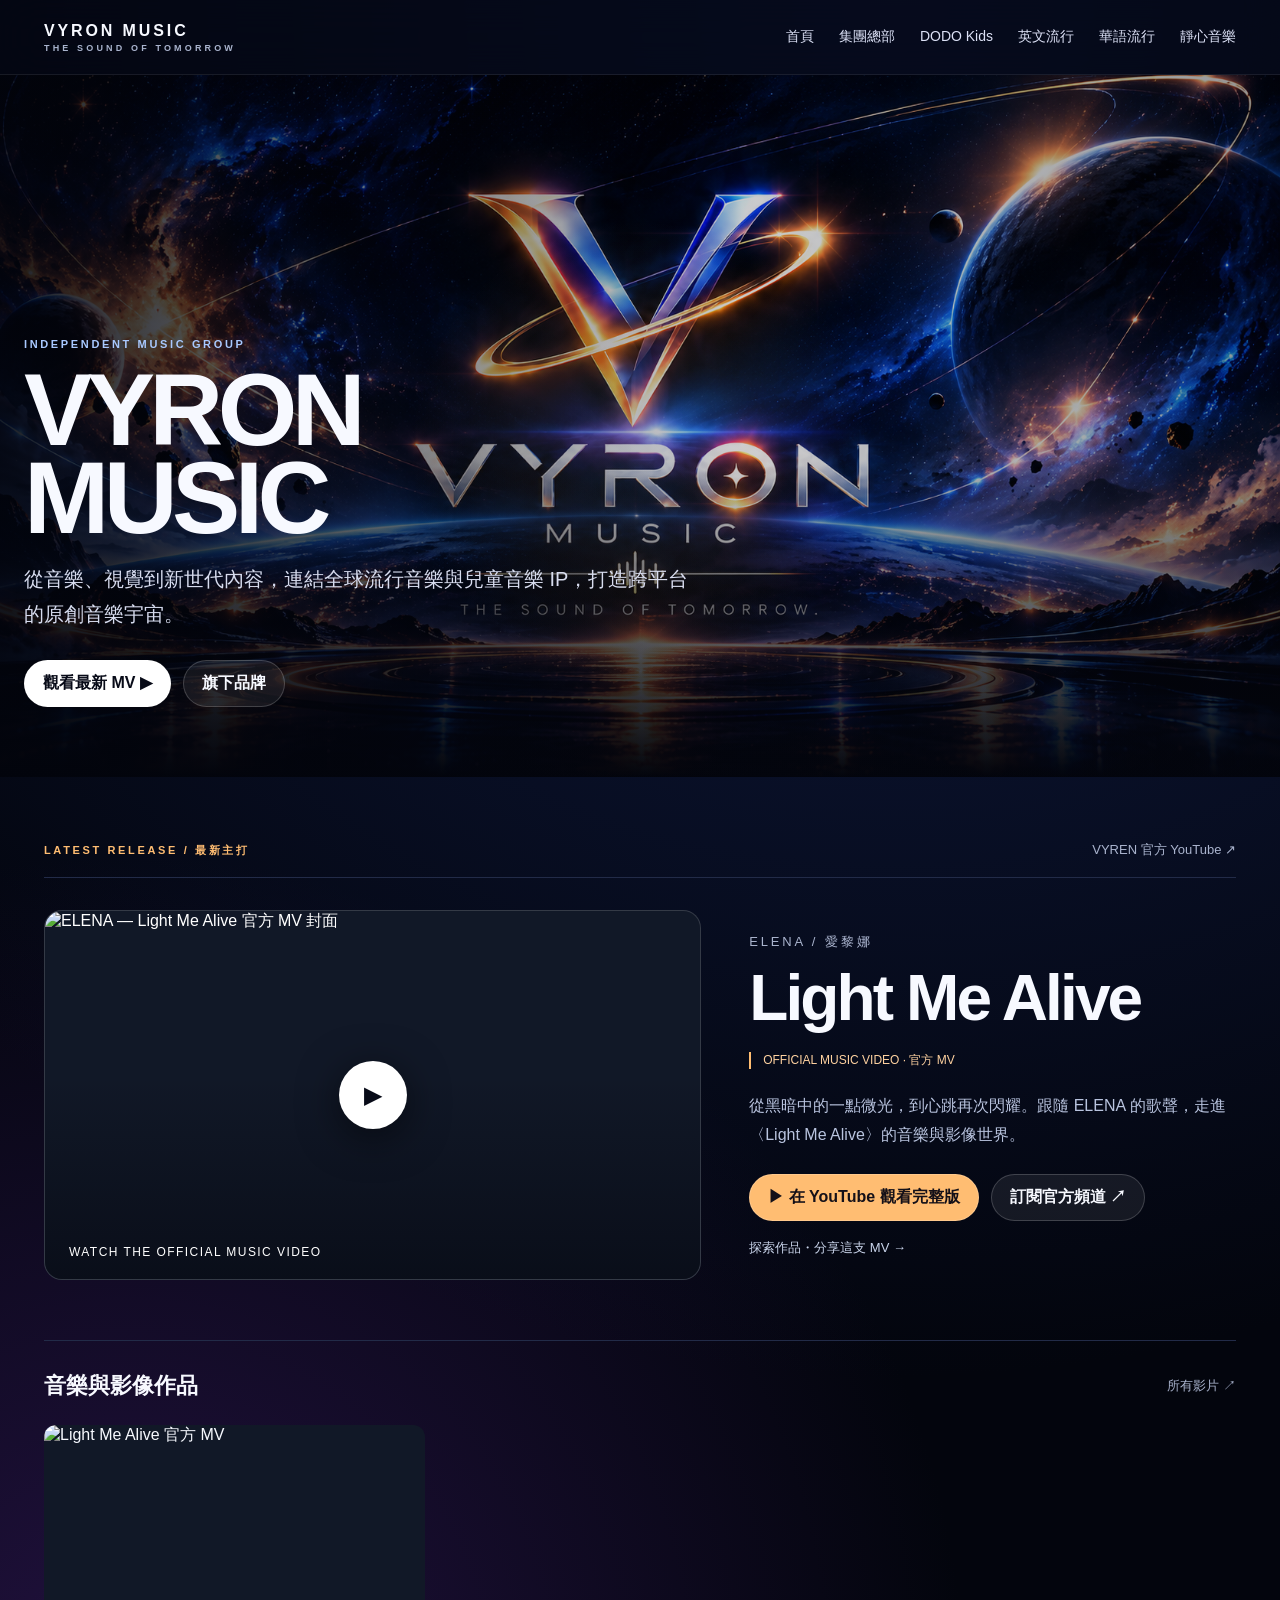
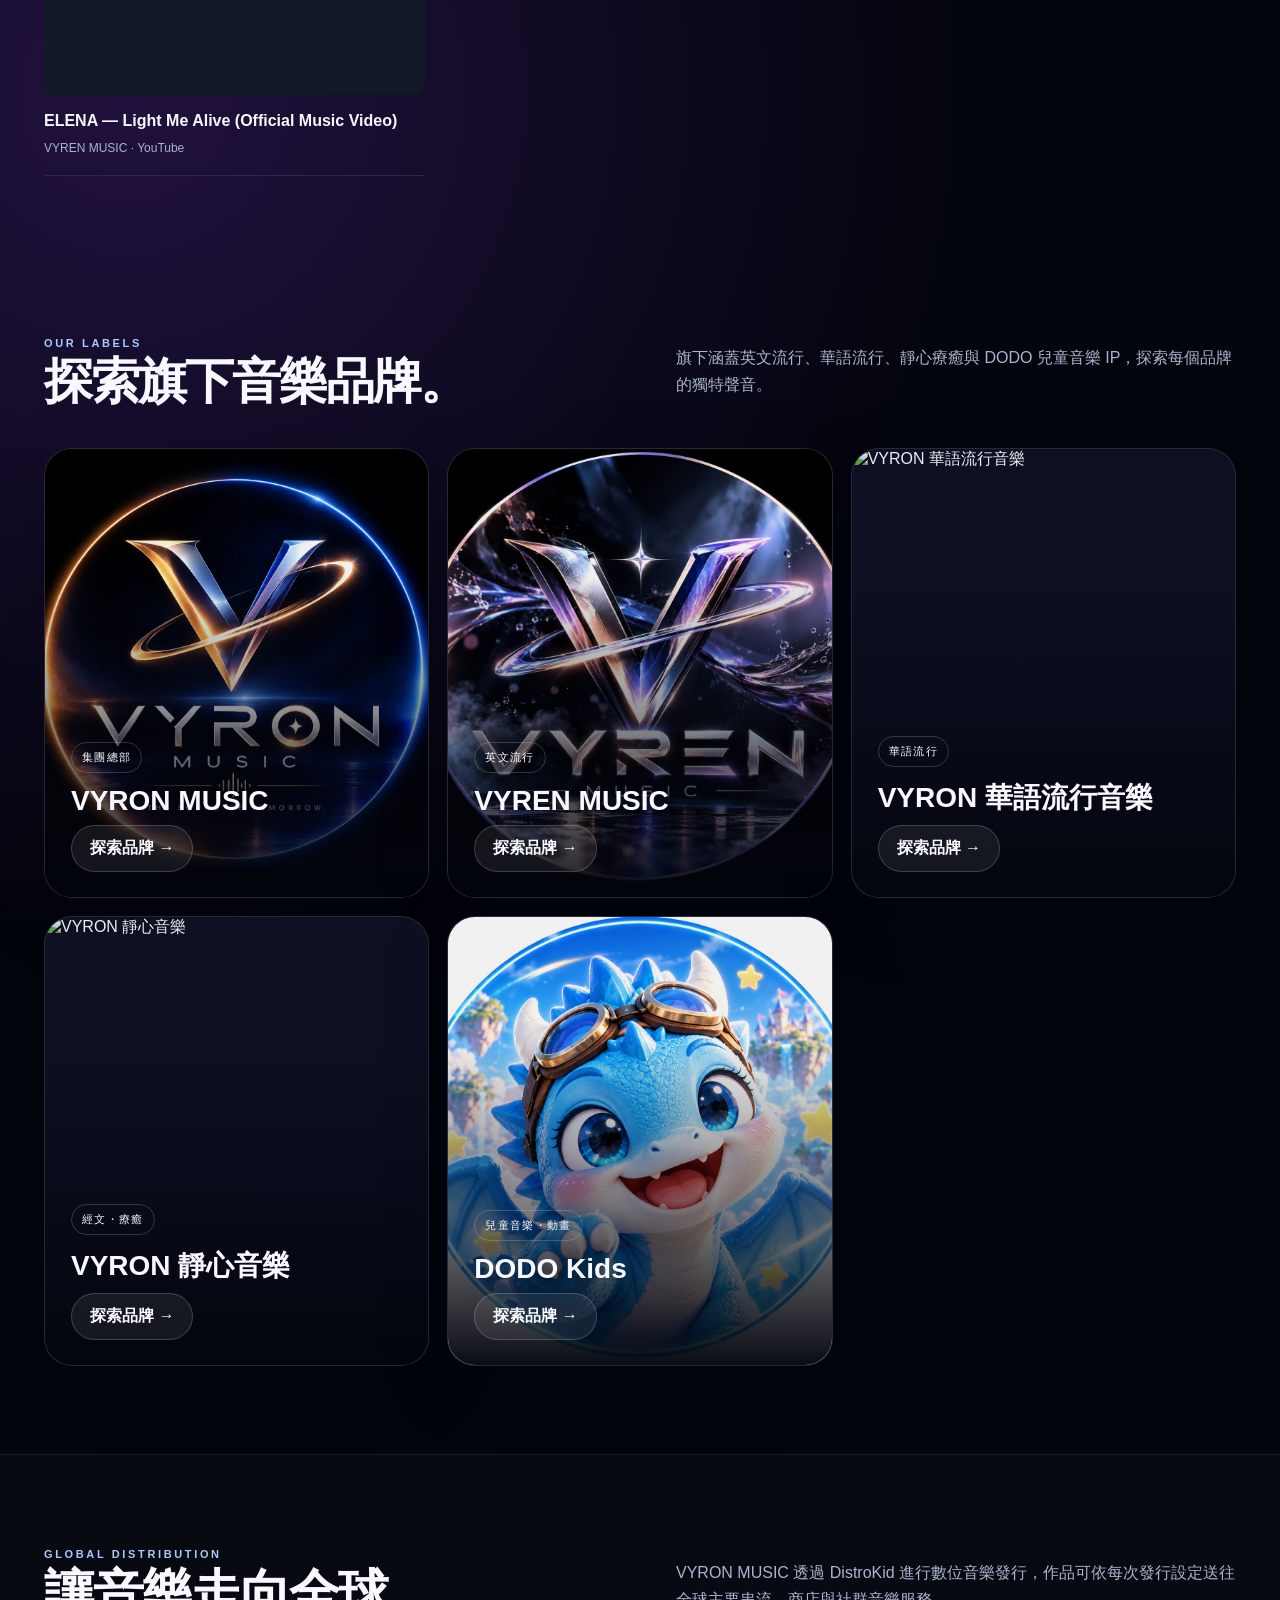
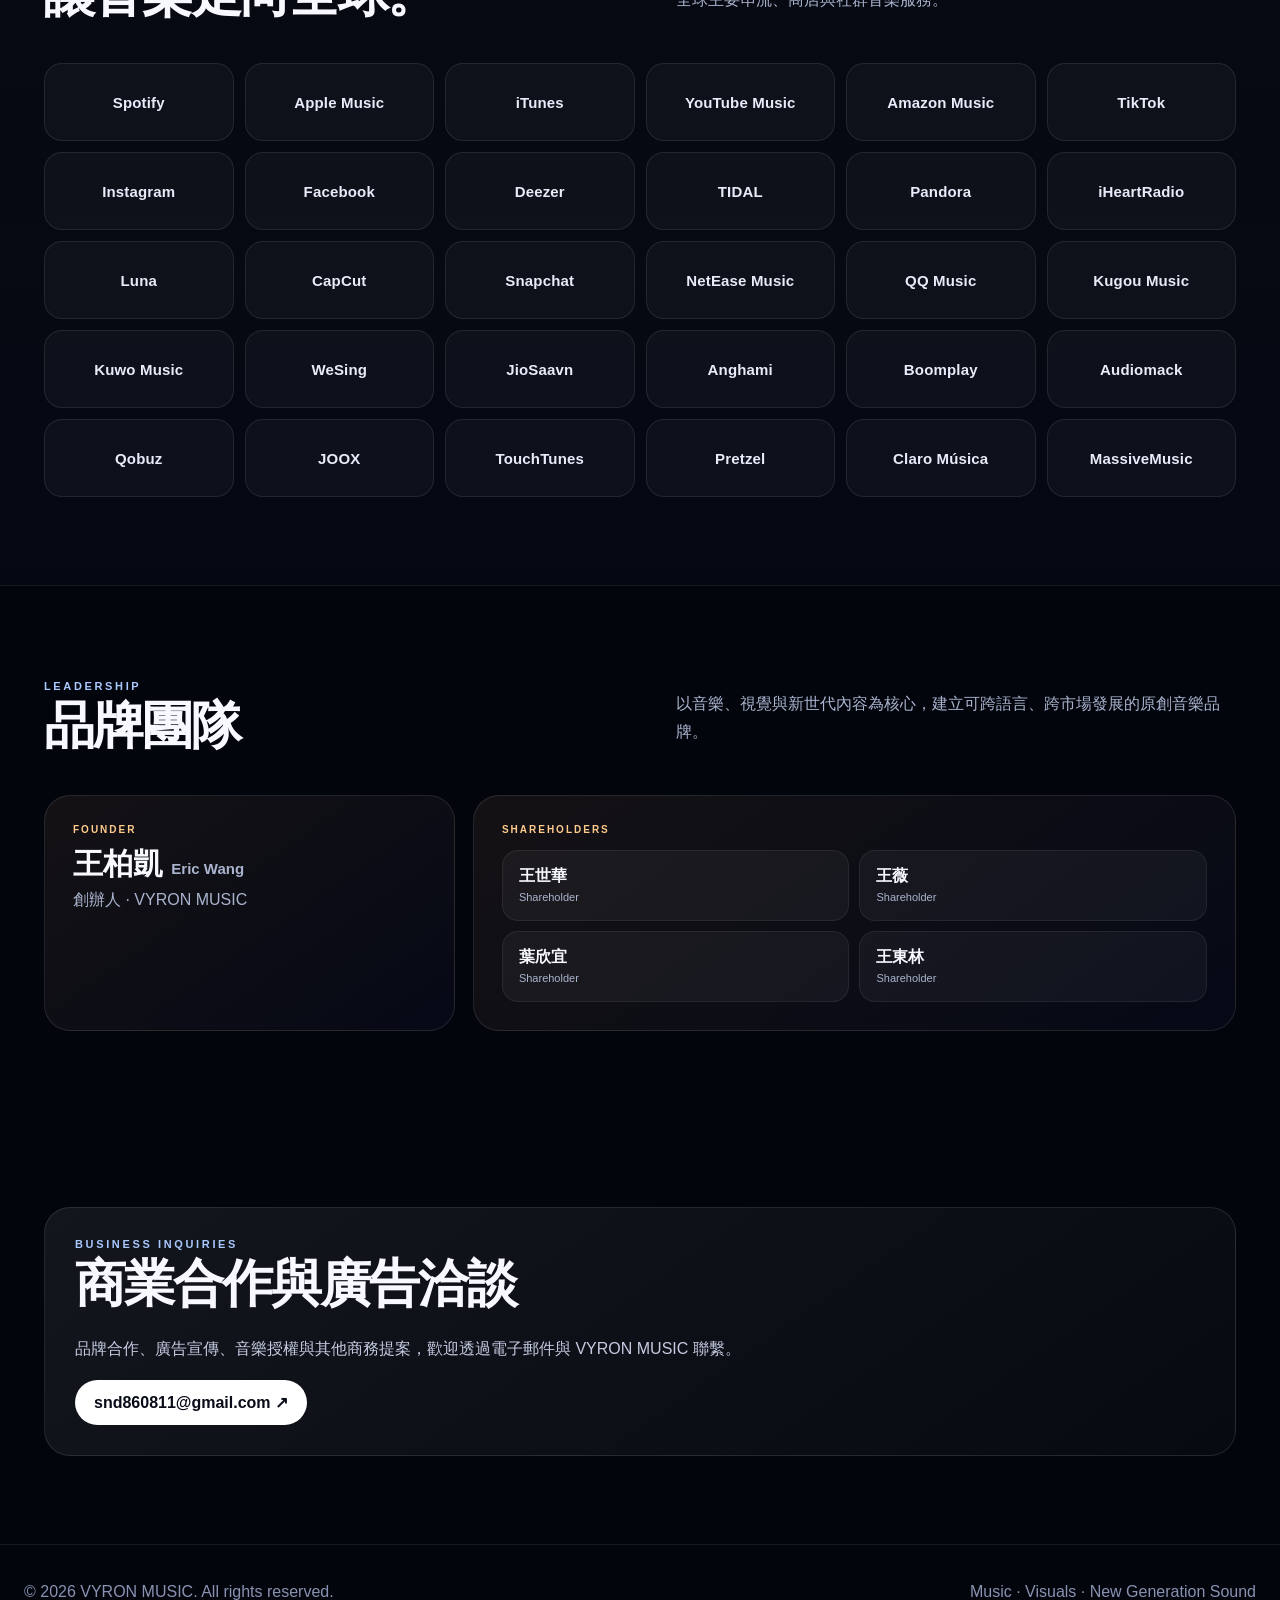
==== commit ea25b52d: "VYRON website: five brand pages, static covers, recommendations and contact" ====
--- a/index.html
+++ b/index.html
@@ -1,5 +1,5 @@
-<!doctype html><html lang="zh-Hant"><head><meta charset="utf-8"><meta name="viewport" content="width=device-width,initial-scale=1"><meta name="description" content="VYRON MUSIC — Music, visuals and new generation sound."><title>VYRON MUSIC｜The Sound of Tomorrow</title><link rel="stylesheet" href="style.css"><link rel="stylesheet" href="promo.css"></head><body><header class="nav"><div class="nav-in"><a class="brand" href="index.html">VYRON MUSIC<small>THE SOUND OF TOMORROW</small></a><nav class="links"><a href="index.html">首頁</a><a href="vyron.html">VYRON MUSIC</a><a href="vyren.html">VYREN MUSIC</a><a href="dodo.html">DODO</a></nav><button class="menu" aria-label="選單">☰</button></div></header><main><section class="hero"><video class="hero-media" autoplay muted loop playsinline preload="metadata" poster="assets/vyron-cover.png"><source src="assets/videos/vyron-cover.mp4" type="video/mp4"></video><div class="hero-content"><div class="eyebrow">INDEPENDENT MUSIC GROUP</div><h1>VYRON<br>MUSIC</h1><p>從音樂、視覺到新世代內容，連結全球流行音樂與兒童音樂 IP，打造跨平台的原創音樂宇宙。</p><div class="actions"><a class="btn primary" href="#latest">觀看最新 MV ▶</a><a class="btn" href="#labels">旗下品牌</a></div></div></section><section class="section release-section" id="latest" data-releases data-featured-id="3es9wob1jHA">
+<!doctype html><html lang="zh-Hant"><head><meta charset="utf-8"><meta name="viewport" content="width=device-width,initial-scale=1"><meta name="description" content="VYRON MUSIC — Music, visuals and new generation sound."><title>VYRON MUSIC｜The Sound of Tomorrow</title><link rel="stylesheet" href="style.css"><link rel="stylesheet" href="promo.css"><link rel="stylesheet" href="brands.css"></head><body><header class="nav"><div class="nav-in"><a class="brand" href="index.html">VYRON MUSIC<small>THE SOUND OF TOMORROW</small></a><nav class="links"><a href="index.html">首頁</a><a href="vyron.html">集團總部</a><a href="dodo.html">DODO Kids</a><a href="vyren.html">英文流行</a><a href="mandopop.html">華語流行</a><a href="healing.html">靜心音樂</a></nav><button class="menu" aria-label="選單">☰</button></div></header><main><section class="hero"><img class="hero-media" src="assets/brand-vyron-banner.webp" onerror="this.onerror=null;this.src='assets/vyron-cover.png'" alt="VYRON MUSIC 品牌主視覺" loading="eager"><div class="hero-content"><div class="eyebrow">INDEPENDENT MUSIC GROUP</div><h1>VYRON<br>MUSIC</h1><p>從音樂、視覺到新世代內容，連結全球流行音樂與兒童音樂 IP，打造跨平台的原創音樂宇宙。</p><div class="actions"><a class="btn primary" href="#latest">觀看最新 MV ▶</a><a class="btn" href="#labels">旗下品牌</a></div></div></section><section class="section release-section" id="latest" data-featured-id="3es9wob1jHA">
 <div class="release-topline"><div class="eyebrow">LATEST RELEASE / 最新主打</div><a href="https://www.youtube.com/@VYREN_MUSIC" target="_blank" rel="noopener">VYREN 官方 YouTube ↗</a></div>
 <div class="release-feature"><a class="release-art" href="light-me-alive.html" aria-label="探索 ELENA Light Me Alive 官方 MV"><img src="https://i.ytimg.com/vi/3es9wob1jHA/hqdefault.jpg" alt="ELENA — Light Me Alive 官方 MV 封面" width="480" height="270" loading="lazy"><span class="release-play" aria-hidden="true">▶</span><span class="release-caption">WATCH THE OFFICIAL MUSIC VIDEO</span></a>
 <div class="release-copy"><div class="release-artist">ELENA / 愛黎娜</div><h2>Light Me Alive</h2><div class="release-kind">OFFICIAL MUSIC VIDEO · 官方 MV</div><p class="release-description">從黑暗中的一點微光，到心跳再次閃耀。跟隨 ELENA 的歌聲，走進〈Light Me Alive〉的音樂與影像世界。</p><div class="actions"><a class="btn primary release-watch" href="https://www.youtube.com/watch?v=3es9wob1jHA" target="_blank" rel="noopener">▶ 在 YouTube 觀看完整版</a><a class="btn" href="https://www.youtube.com/@VYREN_MUSIC?sub_confirmation=1" target="_blank" rel="noopener">訂閱官方頻道 ↗</a></div><a class="release-secondary" href="light-me-alive.html">探索作品・分享這支 MV →</a></div></div>
-<div class="video-library"><div class="library-heading"><h3>音樂與影像作品</h3><a href="https://www.youtube.com/@VYREN_MUSIC/videos" target="_blank" rel="noopener">所有影片 ↗</a></div><div class="video-grid"><a class="video-tile" href="light-me-alive.html"><img src="https://i.ytimg.com/vi/3es9wob1jHA/hqdefault.jpg" alt="Light Me Alive 官方 MV" loading="lazy" width="480" height="270"><h4>ELENA — Light Me Alive (Official Music Video)</h4><p>VYREN MUSIC · YouTube</p></a></div></div></section><section class="section" id="labels"><div class="section-head"><div><div class="eyebrow">OUR LABELS</div><h2 class="nowrap-title">探索旗下音樂品牌。</h2></div><p>VYRON MUSIC 串聯旗下不同音樂方向；VYREN MUSIC 聚焦全球流行音樂，DODO 專注兒童歌曲、動畫與角色 IP。</p></div><div class="cards"><a class="card" href="vyron.html"><img src="assets/vyron-avatar.png"><div class="card-content"><span class="tag">VYRON MUSIC</span><h3>VYRON MUSIC</h3><p>Music · Visuals · New Generation Sound</p><span class="btn">探索品牌 →</span></div></a><a class="card" href="vyren.html"><img src="assets/vyren-cover.jpg"><div class="card-content"><span class="tag">GLOBAL POP</span><h3>VYREN MUSIC</h3><p>全球流行 · 電子 · 新世代聲音</p><span class="btn">進入流行音樂 →</span></div></a><a class="card" href="dodo.html"><img src="assets/dodo-cover.png"><div class="card-content"><span class="tag">KIDS MUSIC & IP</span><h3>DODO</h3><p>Kids' Songs & Stories · 兒童音樂 · 動畫 IP</p><span class="btn">進入 DODO →</span></div></a></div></section><section class="distribution"><div class="section"><div class="section-head"><div><div class="eyebrow">GLOBAL DISTRIBUTION</div><h2>讓音樂走向全球。</h2></div><p>VYRON MUSIC 透過 DistroKid 進行數位音樂發行，作品可依每次發行設定送往全球主要串流、商店與社群音樂服務。</p></div><div class="platform-wall"><div class="store-logo"><b>Spotify</b></div><div class="store-logo"><b>Apple Music</b></div><div class="store-logo"><b>iTunes</b></div><div class="store-logo"><b>YouTube Music</b></div><div class="store-logo"><b>Amazon Music</b></div><div class="store-logo"><b>TikTok</b></div><div class="store-logo"><b>Instagram</b></div><div class="store-logo"><b>Facebook</b></div><div class="store-logo"><b>Deezer</b></div><div class="store-logo"><b>TIDAL</b></div><div class="store-logo"><b>Pandora</b></div><div class="store-logo"><b>iHeartRadio</b></div><div class="store-logo"><b>Luna</b></div><div class="store-logo"><b>CapCut</b></div><div class="store-logo"><b>Snapchat</b></div><div class="store-logo"><b>NetEase Music</b></div><div class="store-logo"><b>QQ Music</b></div><div class="store-logo"><b>Kugou Music</b></div><div class="store-logo"><b>Kuwo Music</b></div><div class="store-logo"><b>WeSing</b></div><div class="store-logo"><b>JioSaavn</b></div><div class="store-logo"><b>Anghami</b></div><div class="store-logo"><b>Boomplay</b></div><div class="store-logo"><b>Audiomack</b></div><div class="store-logo"><b>Qobuz</b></div><div class="store-logo"><b>JOOX</b></div><div class="store-logo"><b>TouchTunes</b></div><div class="store-logo"><b>Pretzel</b></div><div class="store-logo"><b>Claro Música</b></div><div class="store-logo"><b>MassiveMusic</b></div></div></div></section><section class="section"><div class="section-head"><div><div class="eyebrow">LEADERSHIP</div><h2>品牌團隊</h2></div><p>以音樂、視覺與新世代內容為核心，建立可跨語言、跨市場發展的原創音樂品牌。</p></div><div class="team-wrap"><div class="founder-card"><div class="role">FOUNDER</div><h3>王柏凱 <small style="font-size:.5em;color:#aab4ce">Eric Wang</small></h3><p>創辦人 · VYRON MUSIC</p></div><div class="shareholders"><div class="role">SHAREHOLDERS</div><div class="people"><div class="person"><strong>王世華</strong><span>Shareholder</span></div><div class="person"><strong>王薇</strong><span>Shareholder</span></div><div class="person"><strong>葉欣宜</strong><span>Shareholder</span></div><div class="person"><strong>王東林</strong><span>Shareholder</span></div></div></div></div></section></main><footer class="footer"><div class="footer-in"><div>© 2026 VYRON MUSIC. All rights reserved.</div><div>Music · Visuals · New Generation Sound</div></div></footer><script src="script.js"></script><script src="promo.js" defer></script></body></html>
+<div class="video-library"><div class="library-heading"><h3>音樂與影像作品</h3><a href="https://www.youtube.com/@VYREN_MUSIC/videos" target="_blank" rel="noopener">所有影片 ↗</a></div><div class="video-grid"><a class="video-tile" href="light-me-alive.html"><img src="https://i.ytimg.com/vi/3es9wob1jHA/hqdefault.jpg" alt="Light Me Alive 官方 MV" loading="lazy" width="480" height="270"><h4>ELENA — Light Me Alive (Official Music Video)</h4><p>VYREN MUSIC · YouTube</p></a></div></div></section><section class="section" id="labels"><div class="section-head"><div><div class="eyebrow">OUR LABELS</div><h2 class="nowrap-title">探索旗下音樂品牌。</h2></div><p>旗下涵蓋英文流行、華語流行、靜心療癒與 DODO 兒童音樂 IP，探索每個品牌的獨特聲音。</p></div><div class="cards"><a class="card" href="vyron.html"><img class="" src="assets/brand-vyron-avatar.webp" onerror="this.onerror=null;this.src='assets/vyron-avatar.png'" alt="VYRON MUSIC" loading="eager"><div class="card-content"><span class="tag">集團總部</span><h3>VYRON MUSIC</h3><span class="btn">探索品牌 →</span></div></a><a class="card" href="vyren.html"><img class="" src="assets/brand-vyren-avatar.webp" onerror="this.onerror=null;this.src='assets/vyren-avatar.jpg'" alt="VYREN MUSIC" loading="eager"><div class="card-content"><span class="tag">英文流行</span><h3>VYREN MUSIC</h3><span class="btn">探索品牌 →</span></div></a><a class="card" href="mandopop.html"><img class="" src="assets/brand-mandopop-avatar.webp"  alt="VYRON 華語流行音樂" loading="eager"><div class="card-content"><span class="tag">華語流行</span><h3>VYRON 華語流行音樂</h3><span class="btn">探索品牌 →</span></div></a><a class="card" href="healing.html"><img class="" src="assets/brand-healing-avatar.webp"  alt="VYRON 靜心音樂" loading="eager"><div class="card-content"><span class="tag">經文・療癒</span><h3>VYRON 靜心音樂</h3><span class="btn">探索品牌 →</span></div></a><a class="card" href="dodo.html"><img class="" src="assets/dodo-avatar.png"  alt="DODO Kids" loading="eager"><div class="card-content"><span class="tag">兒童音樂・動畫</span><h3>DODO Kids</h3><span class="btn">探索品牌 →</span></div></a></div></section><section class="distribution"><div class="section"><div class="section-head"><div><div class="eyebrow">GLOBAL DISTRIBUTION</div><h2>讓音樂走向全球。</h2></div><p>VYRON MUSIC 透過 DistroKid 進行數位音樂發行，作品可依每次發行設定送往全球主要串流、商店與社群音樂服務。</p></div><div class="platform-wall"><div class="store-logo"><b>Spotify</b></div><div class="store-logo"><b>Apple Music</b></div><div class="store-logo"><b>iTunes</b></div><div class="store-logo"><b>YouTube Music</b></div><div class="store-logo"><b>Amazon Music</b></div><div class="store-logo"><b>TikTok</b></div><div class="store-logo"><b>Instagram</b></div><div class="store-logo"><b>Facebook</b></div><div class="store-logo"><b>Deezer</b></div><div class="store-logo"><b>TIDAL</b></div><div class="store-logo"><b>Pandora</b></div><div class="store-logo"><b>iHeartRadio</b></div><div class="store-logo"><b>Luna</b></div><div class="store-logo"><b>CapCut</b></div><div class="store-logo"><b>Snapchat</b></div><div class="store-logo"><b>NetEase Music</b></div><div class="store-logo"><b>QQ Music</b></div><div class="store-logo"><b>Kugou Music</b></div><div class="store-logo"><b>Kuwo Music</b></div><div class="store-logo"><b>WeSing</b></div><div class="store-logo"><b>JioSaavn</b></div><div class="store-logo"><b>Anghami</b></div><div class="store-logo"><b>Boomplay</b></div><div class="store-logo"><b>Audiomack</b></div><div class="store-logo"><b>Qobuz</b></div><div class="store-logo"><b>JOOX</b></div><div class="store-logo"><b>TouchTunes</b></div><div class="store-logo"><b>Pretzel</b></div><div class="store-logo"><b>Claro Música</b></div><div class="store-logo"><b>MassiveMusic</b></div></div></div></section><section class="section"><div class="section-head"><div><div class="eyebrow">LEADERSHIP</div><h2>品牌團隊</h2></div><p>以音樂、視覺與新世代內容為核心，建立可跨語言、跨市場發展的原創音樂品牌。</p></div><div class="team-wrap"><div class="founder-card"><div class="role">FOUNDER</div><h3>王柏凱 <small style="font-size:.5em;color:#aab4ce">Eric Wang</small></h3><p>創辦人 · VYRON MUSIC</p></div><div class="shareholders"><div class="role">SHAREHOLDERS</div><div class="people"><div class="person"><strong>王世華</strong><span>Shareholder</span></div><div class="person"><strong>王薇</strong><span>Shareholder</span></div><div class="person"><strong>葉欣宜</strong><span>Shareholder</span></div><div class="person"><strong>王東林</strong><span>Shareholder</span></div></div></div></div></section><section class="section contact-section"><div class="panel"><div class="eyebrow">BUSINESS INQUIRIES</div><h2>商業合作與廣告洽談</h2><p>品牌合作、廣告宣傳、音樂授權與其他商務提案，歡迎透過電子郵件與 VYRON MUSIC 聯繫。</p><a class="btn primary" href="mailto:snd860811@gmail.com">snd860811@gmail.com ↗</a></div></section></main><footer class="footer"><div class="footer-in"><div>© 2026 VYRON MUSIC. All rights reserved.</div><div>Music · Visuals · New Generation Sound</div></div></footer><script src="script.js"></script><script src="promo.js" defer></script><script src="brand-videos.js" defer></script></body></html>
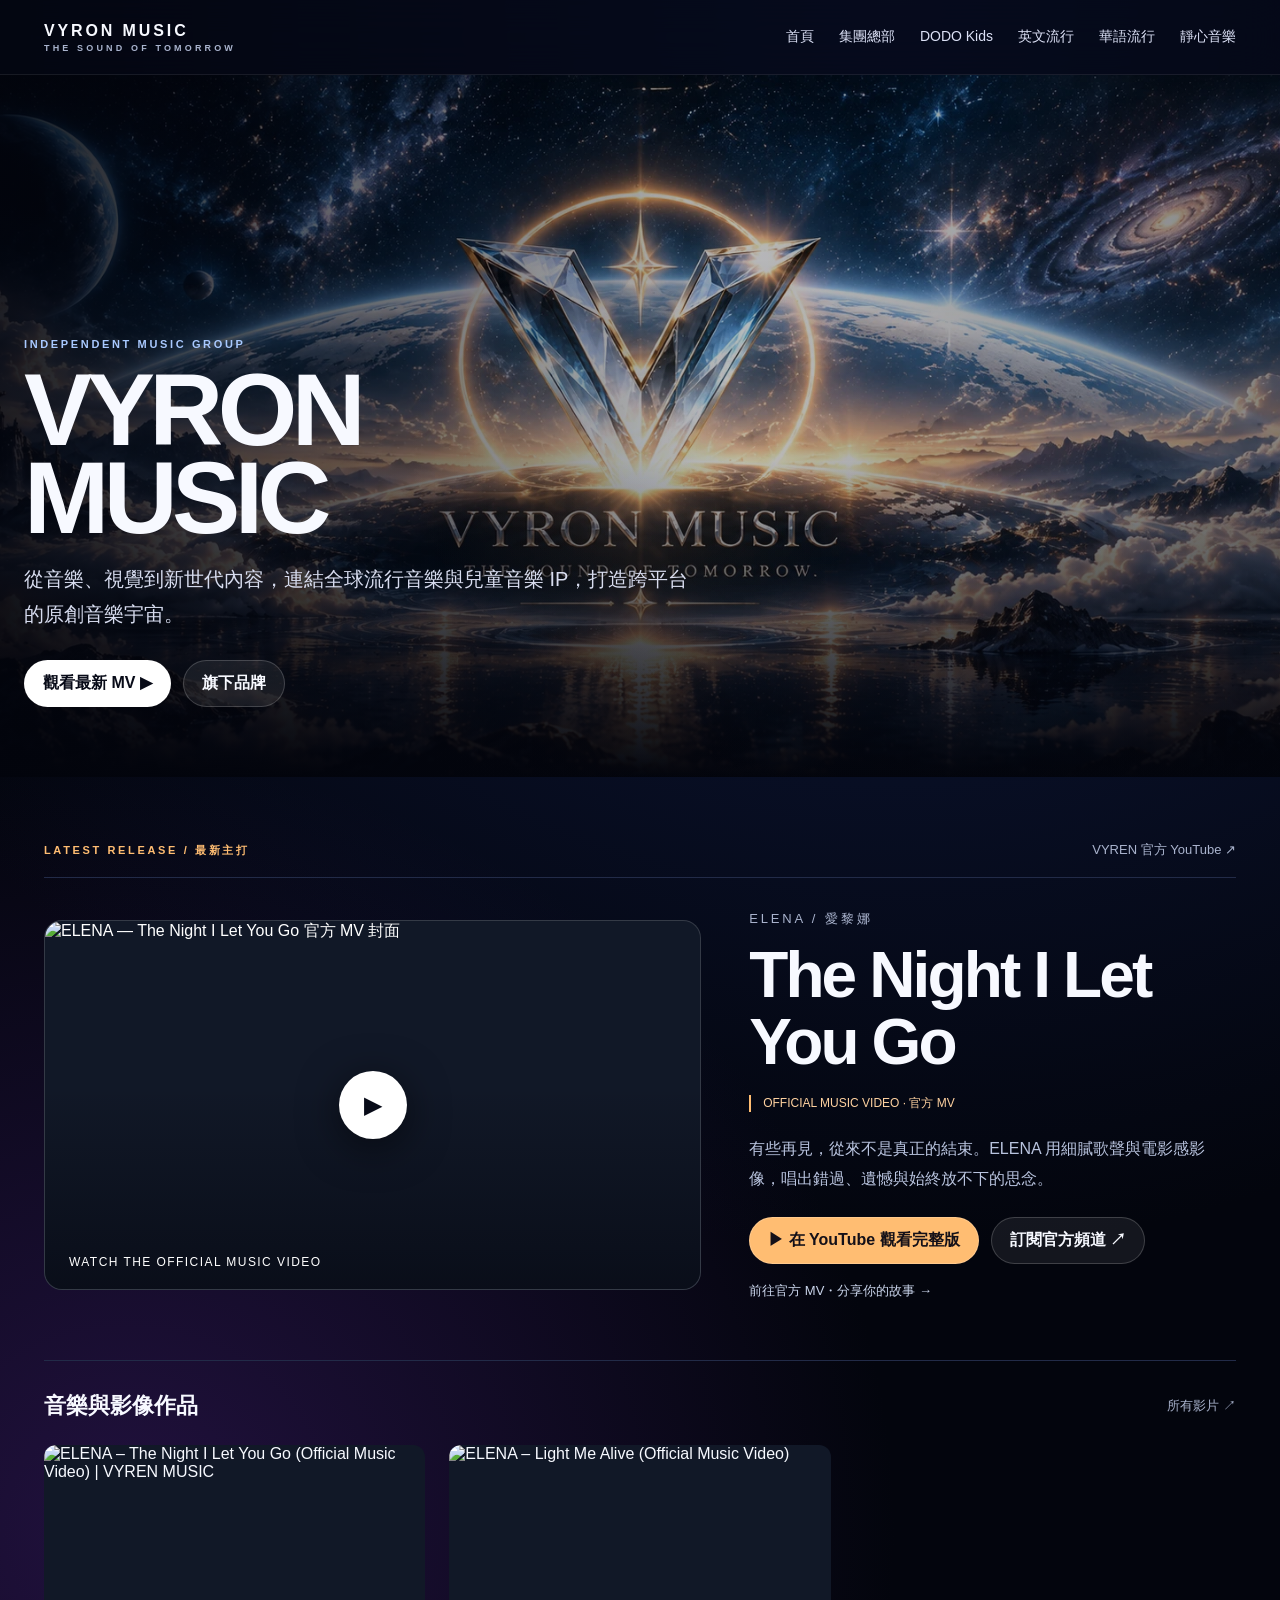
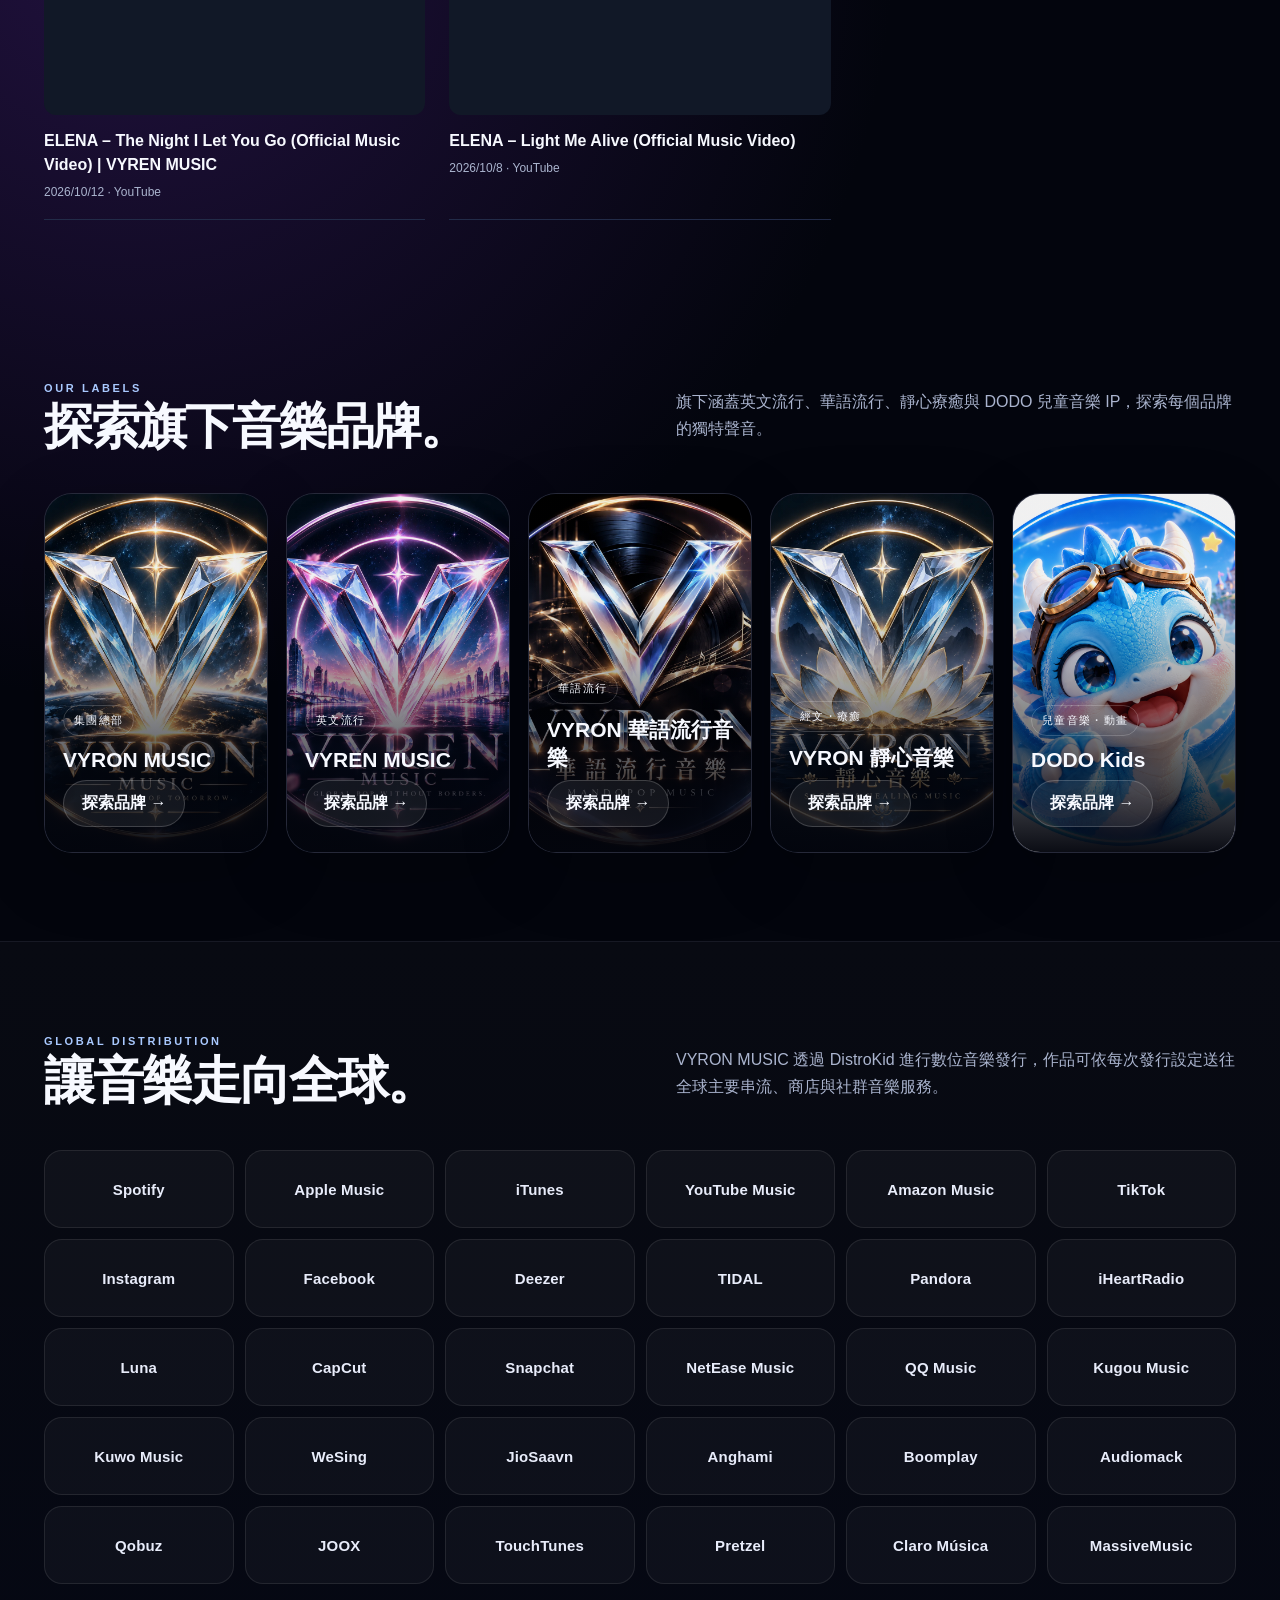
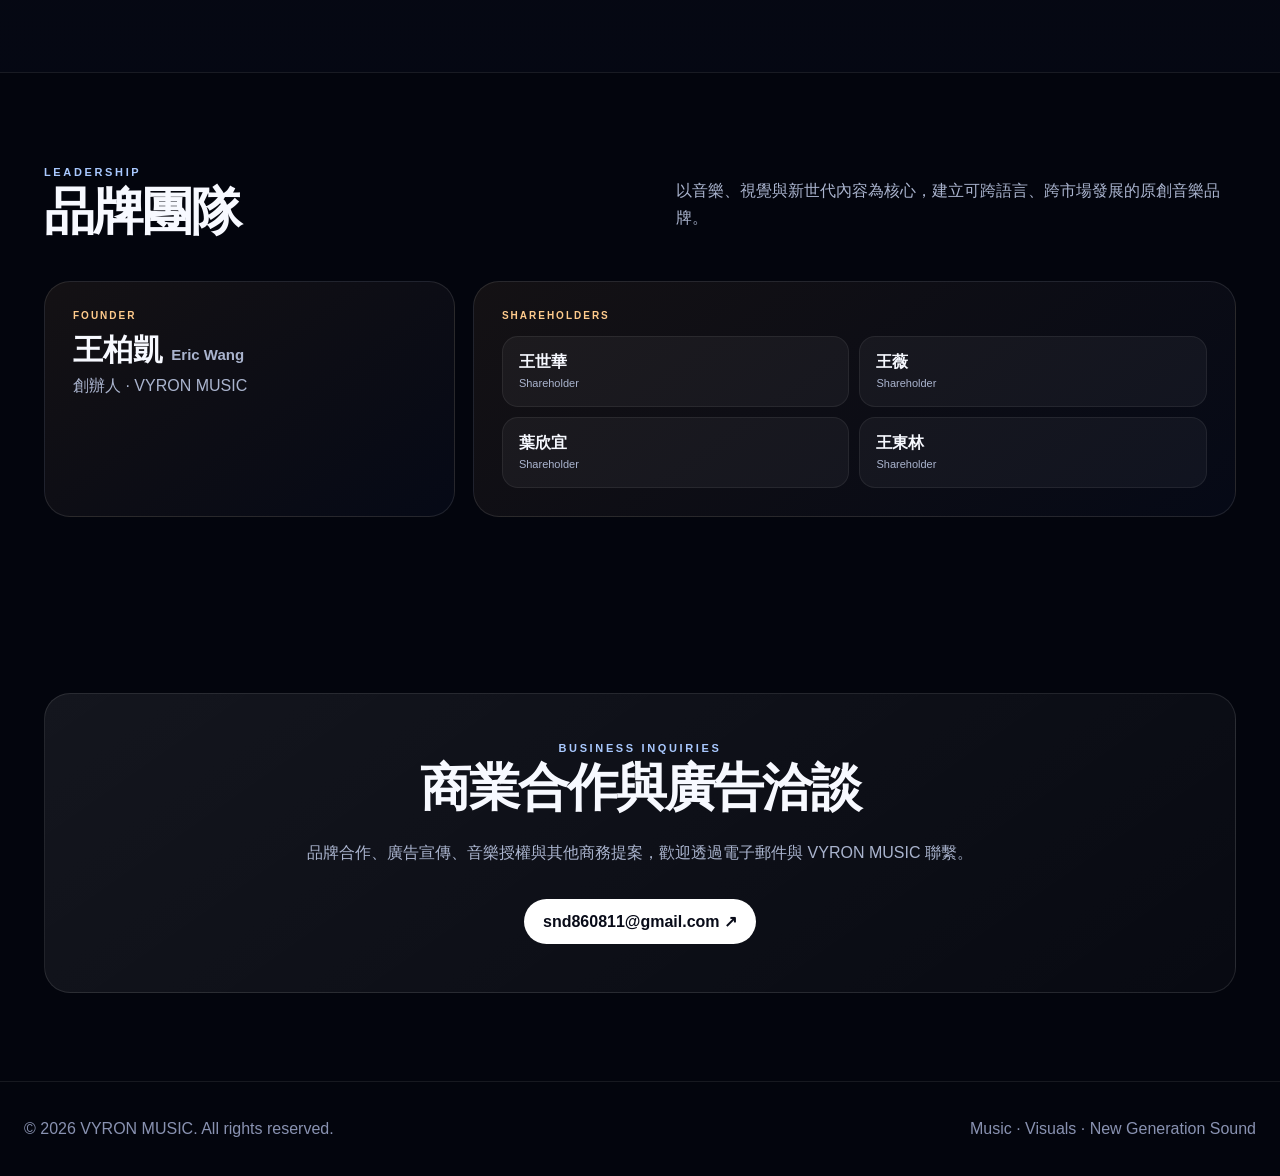
==== commit 9e878b20: "Promote ELENA The Night I Let You Go and refresh official channel links" ====
--- a/index.html
+++ b/index.html
@@ -1,5 +1,6 @@
-<!doctype html><html lang="zh-Hant"><head><meta charset="utf-8"><meta name="viewport" content="width=device-width,initial-scale=1"><meta name="description" content="VYRON MUSIC — Music, visuals and new generation sound."><title>VYRON MUSIC｜The Sound of Tomorrow</title><link rel="stylesheet" href="style.css"><link rel="stylesheet" href="promo.css"><link rel="stylesheet" href="brands.css"></head><body><header class="nav"><div class="nav-in"><a class="brand" href="index.html">VYRON MUSIC<small>THE SOUND OF TOMORROW</small></a><nav class="links"><a href="index.html">首頁</a><a href="vyron.html">集團總部</a><a href="dodo.html">DODO Kids</a><a href="vyren.html">英文流行</a><a href="mandopop.html">華語流行</a><a href="healing.html">靜心音樂</a></nav><button class="menu" aria-label="選單">☰</button></div></header><main><section class="hero"><img class="hero-media" src="assets/brand-vyron-banner.webp" onerror="this.onerror=null;this.src='assets/vyron-cover.png'" alt="VYRON MUSIC 品牌主視覺" loading="eager"><div class="hero-content"><div class="eyebrow">INDEPENDENT MUSIC GROUP</div><h1>VYRON<br>MUSIC</h1><p>從音樂、視覺到新世代內容，連結全球流行音樂與兒童音樂 IP，打造跨平台的原創音樂宇宙。</p><div class="actions"><a class="btn primary" href="#latest">觀看最新 MV ▶</a><a class="btn" href="#labels">旗下品牌</a></div></div></section><section class="section release-section" id="latest" data-featured-id="3es9wob1jHA">
-<div class="release-topline"><div class="eyebrow">LATEST RELEASE / 最新主打</div><a href="https://www.youtube.com/@VYREN_MUSIC" target="_blank" rel="noopener">VYREN 官方 YouTube ↗</a></div>
-<div class="release-feature"><a class="release-art" href="light-me-alive.html" aria-label="探索 ELENA Light Me Alive 官方 MV"><img src="https://i.ytimg.com/vi/3es9wob1jHA/hqdefault.jpg" alt="ELENA — Light Me Alive 官方 MV 封面" width="480" height="270" loading="lazy"><span class="release-play" aria-hidden="true">▶</span><span class="release-caption">WATCH THE OFFICIAL MUSIC VIDEO</span></a>
-<div class="release-copy"><div class="release-artist">ELENA / 愛黎娜</div><h2>Light Me Alive</h2><div class="release-kind">OFFICIAL MUSIC VIDEO · 官方 MV</div><p class="release-description">從黑暗中的一點微光，到心跳再次閃耀。跟隨 ELENA 的歌聲，走進〈Light Me Alive〉的音樂與影像世界。</p><div class="actions"><a class="btn primary release-watch" href="https://www.youtube.com/watch?v=3es9wob1jHA" target="_blank" rel="noopener">▶ 在 YouTube 觀看完整版</a><a class="btn" href="https://www.youtube.com/@VYREN_MUSIC?sub_confirmation=1" target="_blank" rel="noopener">訂閱官方頻道 ↗</a></div><a class="release-secondary" href="light-me-alive.html">探索作品・分享這支 MV →</a></div></div>
-<div class="video-library"><div class="library-heading"><h3>音樂與影像作品</h3><a href="https://www.youtube.com/@VYREN_MUSIC/videos" target="_blank" rel="noopener">所有影片 ↗</a></div><div class="video-grid"><a class="video-tile" href="light-me-alive.html"><img src="https://i.ytimg.com/vi/3es9wob1jHA/hqdefault.jpg" alt="Light Me Alive 官方 MV" loading="lazy" width="480" height="270"><h4>ELENA — Light Me Alive (Official Music Video)</h4><p>VYREN MUSIC · YouTube</p></a></div></div></section><section class="section" id="labels"><div class="section-head"><div><div class="eyebrow">OUR LABELS</div><h2 class="nowrap-title">探索旗下音樂品牌。</h2></div><p>旗下涵蓋英文流行、華語流行、靜心療癒與 DODO 兒童音樂 IP，探索每個品牌的獨特聲音。</p></div><div class="cards"><a class="card" href="vyron.html"><img class="" src="assets/brand-vyron-avatar.webp" onerror="this.onerror=null;this.src='assets/vyron-avatar.png'" alt="VYRON MUSIC" loading="eager"><div class="card-content"><span class="tag">集團總部</span><h3>VYRON MUSIC</h3><span class="btn">探索品牌 →</span></div></a><a class="card" href="vyren.html"><img class="" src="assets/brand-vyren-avatar.webp" onerror="this.onerror=null;this.src='assets/vyren-avatar.jpg'" alt="VYREN MUSIC" loading="eager"><div class="card-content"><span class="tag">英文流行</span><h3>VYREN MUSIC</h3><span class="btn">探索品牌 →</span></div></a><a class="card" href="mandopop.html"><img class="" src="assets/brand-mandopop-avatar.webp"  alt="VYRON 華語流行音樂" loading="eager"><div class="card-content"><span class="tag">華語流行</span><h3>VYRON 華語流行音樂</h3><span class="btn">探索品牌 →</span></div></a><a class="card" href="healing.html"><img class="" src="assets/brand-healing-avatar.webp"  alt="VYRON 靜心音樂" loading="eager"><div class="card-content"><span class="tag">經文・療癒</span><h3>VYRON 靜心音樂</h3><span class="btn">探索品牌 →</span></div></a><a class="card" href="dodo.html"><img class="" src="assets/dodo-avatar.png"  alt="DODO Kids" loading="eager"><div class="card-content"><span class="tag">兒童音樂・動畫</span><h3>DODO Kids</h3><span class="btn">探索品牌 →</span></div></a></div></section><section class="distribution"><div class="section"><div class="section-head"><div><div class="eyebrow">GLOBAL DISTRIBUTION</div><h2>讓音樂走向全球。</h2></div><p>VYRON MUSIC 透過 DistroKid 進行數位音樂發行，作品可依每次發行設定送往全球主要串流、商店與社群音樂服務。</p></div><div class="platform-wall"><div class="store-logo"><b>Spotify</b></div><div class="store-logo"><b>Apple Music</b></div><div class="store-logo"><b>iTunes</b></div><div class="store-logo"><b>YouTube Music</b></div><div class="store-logo"><b>Amazon Music</b></div><div class="store-logo"><b>TikTok</b></div><div class="store-logo"><b>Instagram</b></div><div class="store-logo"><b>Facebook</b></div><div class="store-logo"><b>Deezer</b></div><div class="store-logo"><b>TIDAL</b></div><div class="store-logo"><b>Pandora</b></div><div class="store-logo"><b>iHeartRadio</b></div><div class="store-logo"><b>Luna</b></div><div class="store-logo"><b>CapCut</b></div><div class="store-logo"><b>Snapchat</b></div><div class="store-logo"><b>NetEase Music</b></div><div class="store-logo"><b>QQ Music</b></div><div class="store-logo"><b>Kugou Music</b></div><div class="store-logo"><b>Kuwo Music</b></div><div class="store-logo"><b>WeSing</b></div><div class="store-logo"><b>JioSaavn</b></div><div class="store-logo"><b>Anghami</b></div><div class="store-logo"><b>Boomplay</b></div><div class="store-logo"><b>Audiomack</b></div><div class="store-logo"><b>Qobuz</b></div><div class="store-logo"><b>JOOX</b></div><div class="store-logo"><b>TouchTunes</b></div><div class="store-logo"><b>Pretzel</b></div><div class="store-logo"><b>Claro Música</b></div><div class="store-logo"><b>MassiveMusic</b></div></div></div></section><section class="section"><div class="section-head"><div><div class="eyebrow">LEADERSHIP</div><h2>品牌團隊</h2></div><p>以音樂、視覺與新世代內容為核心，建立可跨語言、跨市場發展的原創音樂品牌。</p></div><div class="team-wrap"><div class="founder-card"><div class="role">FOUNDER</div><h3>王柏凱 <small style="font-size:.5em;color:#aab4ce">Eric Wang</small></h3><p>創辦人 · VYRON MUSIC</p></div><div class="shareholders"><div class="role">SHAREHOLDERS</div><div class="people"><div class="person"><strong>王世華</strong><span>Shareholder</span></div><div class="person"><strong>王薇</strong><span>Shareholder</span></div><div class="person"><strong>葉欣宜</strong><span>Shareholder</span></div><div class="person"><strong>王東林</strong><span>Shareholder</span></div></div></div></div></section><section class="section contact-section"><div class="panel"><div class="eyebrow">BUSINESS INQUIRIES</div><h2>商業合作與廣告洽談</h2><p>品牌合作、廣告宣傳、音樂授權與其他商務提案，歡迎透過電子郵件與 VYRON MUSIC 聯繫。</p><a class="btn primary" href="mailto:snd860811@gmail.com">snd860811@gmail.com ↗</a></div></section></main><footer class="footer"><div class="footer-in"><div>© 2026 VYRON MUSIC. All rights reserved.</div><div>Music · Visuals · New Generation Sound</div></div></footer><script src="script.js"></script><script src="promo.js" defer></script><script src="brand-videos.js" defer></script></body></html>
+<!doctype html><html lang="zh-Hant"><head><meta charset="utf-8"><meta name="viewport" content="width=device-width,initial-scale=1"><meta name="description" content="VYRON MUSIC — Music, visuals and new generation sound."><title>VYRON MUSIC｜The Sound of Tomorrow</title><link rel="stylesheet" href="style.css"><link rel="stylesheet" href="promo.css"><link rel="stylesheet" href="brands.css"></head><body><header class="nav"><div class="nav-in"><a class="brand" href="index.html">VYRON MUSIC<small>THE SOUND OF TOMORROW</small></a><nav class="links"><a href="index.html">首頁</a><a href="vyron.html">集團總部</a><a href="dodo.html">DODO Kids</a><a href="vyren.html">英文流行</a><a href="mandopop.html">華語流行</a><a href="healing.html">靜心音樂</a></nav><button class="menu" aria-label="選單">☰</button></div></header><main><section class="hero"><img class="hero-media" src="assets/brand-vyron-banner.webp" onerror="this.onerror=null;this.src='assets/vyron-cover.png'" alt="VYRON MUSIC 品牌主視覺" loading="eager"><div class="hero-content"><div class="eyebrow">INDEPENDENT MUSIC GROUP</div><h1>VYRON<br>MUSIC</h1><p>從音樂、視覺到新世代內容，連結全球流行音樂與兒童音樂 IP，打造跨平台的原創音樂宇宙。</p><div class="actions"><a class="btn primary" href="#latest">觀看最新 MV ▶</a><a class="btn" href="#labels">旗下品牌</a></div></div></section><section class="section release-section" id="latest" data-releases data-featured-id="tFe1W2CGwgE">
+<div class="release-topline"><div class="eyebrow">LATEST RELEASE / 最新主打</div><a href="https://www.youtube.com/@ElenaVYREN" target="_blank" rel="noopener">VYREN 官方 YouTube ↗</a></div>
+<div class="release-feature"><a class="release-art" href="https://www.youtube.com/watch?v=tFe1W2CGwgE" target="_blank" rel="noopener" aria-label="探索 ELENA The Night I Let You Go 官方 MV"><img src="https://i.ytimg.com/vi/tFe1W2CGwgE/hqdefault.jpg" alt="ELENA — The Night I Let You Go 官方 MV 封面" width="480" height="270" loading="lazy"><span class="release-play" aria-hidden="true">▶</span><span class="release-caption">WATCH THE OFFICIAL MUSIC VIDEO</span></a>
+<div class="release-copy"><div class="release-artist">ELENA / 愛黎娜</div><h2>The Night I Let You Go</h2><div class="release-kind">OFFICIAL MUSIC VIDEO · 官方 MV</div><p class="release-description">有些再見，從來不是真正的結束。ELENA 用細膩歌聲與電影感影像，唱出錯過、遺憾與始終放不下的思念。</p><div class="actions"><a class="btn primary release-watch" href="https://www.youtube.com/watch?v=tFe1W2CGwgE" target="_blank" rel="noopener">▶ 在 YouTube 觀看完整版</a><a class="btn" href="https://www.youtube.com/@ElenaVYREN?sub_confirmation=1" target="_blank" rel="noopener">訂閱官方頻道 ↗</a></div><a class="release-secondary" href="https://www.youtube.com/watch?v=tFe1W2CGwgE" target="_blank" rel="noopener">前往官方 MV・分享你的故事 →</a></div></div>
+<div class="video-library"><div class="library-heading"><h3>音樂與影像作品</h3><a href="https://www.youtube.com/@ElenaVYREN/videos" target="_blank" rel="noopener">所有影片 ↗</a></div><div class="video-grid"><a class="video-tile" href="https://www.youtube.com/watch?v=tFe1W2CGwgE" target="_blank" rel="noopener"><img src="https://i.ytimg.com/vi/tFe1W2CGwgE/hqdefault.jpg" alt="The Night I Let You Go 官方 MV" loading="lazy" width="480" height="270"><h4>ELENA — The Night I Let You Go (Official Music Video)</h4><p>2026/10/12 · YouTube</p></a><a class="video-tile" href="light-me-alive.html"><img src="https://i.ytimg.com/vi/3es9wob1jHA/hqdefault.jpg" alt="Light Me Alive 官方 MV" loading="lazy" width="480" height="270"><h4>ELENA — Light Me Alive (Official Music Video)</h4><p>VYREN MUSIC · YouTube</p></a></div></div></section><section class="section" id="labels"><div class="section-head"><div><div class="eyebrow">OUR LABELS</div><h2 class="nowrap-title">探索旗下音樂品牌。</h2></div><p>旗下涵蓋英文流行、華語流行、靜心療癒與 DODO 兒童音樂 IP，探索每個品牌的獨特聲音。</p></div><div class="cards"><a class="card" href="vyron.html"><img class="" src="assets/brand-vyron-avatar.webp" onerror="this.onerror=null;this.src='assets/vyron-avatar.png'" alt="VYRON MUSIC" loading="eager"><div class="card-content"><span class="tag">集團總部</span><h3>VYRON MUSIC</h3><span class="btn">探索品牌 →</span></div></a><a class="card" href="vyren.html"><img class="" src="assets/brand-vyren-avatar.webp" onerror="this.onerror=null;this.src='assets/vyren-avatar.jpg'" alt="VYREN MUSIC" loading="eager"><div class="card-content"><span class="tag">英文流行</span><h3>VYREN MUSIC</h3><span class="btn">探索品牌 →</span></div></a><a class="card" href="mandopop.html"><img class="" src="assets/brand-mandopop-avatar.webp"  alt="VYRON 華語流行音樂" loading="eager"><div class="card-content"><span class="tag">華語流行</span><h3>VYRON 華語流行音樂</h3><span class="btn">探索品牌 →</span></div></a><a class="card" href="healing.html"><img class="" src="assets/brand-healing-avatar.webp"  alt="VYRON 靜心音樂" loading="eager"><div class="card-content"><span class="tag">經文・療癒</span><h3>VYRON 靜心音樂</h3><span class="btn">探索品牌 →</span></div></a><a class="card" href="dodo.html"><img class="" src="assets/dodo-avatar.png"  alt="DODO Kids" loading="eager"><div class="card-content"><span class="tag">兒童音樂・動畫</span><h3>DODO Kids</h3><span class="btn">探索品牌 →</span></div></a></div></section><section class="distribution"><div class="section"><div class="section-head"><div><div class="eyebrow">GLOBAL DISTRIBUTION</div><h2>讓音樂走向全球。</h2></div><p>VYRON MUSIC 透過 DistroKid 進行數位音樂發行，作品可依每次發行設定送往全球主要串流、商店與社群音樂服務。</p></div><div class="platform-wall"><div class="store-logo"><b>Spotify</b></div><div class="store-logo"><b>Apple Music</b></div><div class="store-logo"><b>iTunes</b></div><div class="store-logo"><b>YouTube Music</b></div><div class="store-logo"><b>Amazon Music</b></div><div class="store-logo"><b>TikTok</b></div><div class="store-logo"><b>Instagram</b></div><div class="store-logo"><b>Facebook</b></div><div class="store-logo"><b>Deezer</b></div><div class="store-logo"><b>TIDAL</b></div><div class="store-logo"><b>Pandora</b></div><div class="store-logo"><b>iHeartRadio</b></div><div class="store-logo"><b>Luna</b></div><div class="store-logo"><b>CapCut</b></div><div class="store-logo"><b>Snapchat</b></div><div class="store-logo"><b>NetEase Music</b></div><div class="store-logo"><b>QQ Music</b></div><div class="store-logo"><b>Kugou Music</b></div><div class="store-logo"><b>Kuwo Music</b></div><div class="store-logo"><b>WeSing</b></div><div class="store-logo"><b>JioSaavn</b></div><div class="store-logo"><b>Anghami</b></div><div class="store-logo"><b>Boomplay</b></div><div class="store-logo"><b>Audiomack</b></div><div class="store-logo"><b>Qobuz</b></div><div class="store-logo"><b>JOOX</b></div><div class="store-logo"><b>TouchTunes</b></div><div class="store-logo"><b>Pretzel</b></div><div class="store-logo"><b>Claro Música</b></div><div class="store-logo"><b>MassiveMusic</b></div></div></div></section><section class="section"><div class="section-head"><div><div class="eyebrow">LEADERSHIP</div><h2>品牌團隊</h2></div><p>以音樂、視覺與新世代內容為核心，建立可跨語言、跨市場發展的原創音樂品牌。</p></div><div class="team-wrap"><div class="founder-card"><div class="role">FOUNDER</div><h3>王柏凱 <small style="font-size:.5em;color:#aab4ce">Eric Wang</small></h3><p>創辦人 · VYRON MUSIC</p></div><div class="shareholders"><div class="role">SHAREHOLDERS</div><div class="people"><div class="person"><strong>王世華</strong><span>Shareholder</span></div><div class="person"><strong>王薇</strong><span>Shareholder</span></div><div class="person"><strong>葉欣宜</strong><span>Shareholder</span></div><div class="person"><strong>王東林</strong><span>Shareholder</span></div></div></div></div></section><section class="section contact-section"><div class="panel"><div class="eyebrow">BUSINESS INQUIRIES</div><h2>商業合作與廣告洽談</h2><p>品牌合作、廣告宣傳、音樂授權與其他商務提案，歡迎透過電子郵件與 VYRON MUSIC 聯繫。</p><a class="btn primary" href="mailto:snd860811@gmail.com">snd860811@gmail.com ↗</a></div></section></main><footer class="footer"><div class="footer-in"><div>© 2026 VYRON MUSIC. All rights reserved.</div><div>Music · Visuals · New Generation Sound</div></div></footer><script src="script.js"></script><script src="promo.js" defer></script><script src="brand-videos.js" defer></script></body></html>
+
--- a/brands.css
+++ b/brands.css
@@ -0,0 +1 @@
+.hero-media{object-fit:cover}.cards{grid-template-columns:repeat(5,minmax(0,1fr))}.cards .card{min-height:360px}.cards .card h3{font-size:21px}.cards .card-content{left:18px;right:18px}.cover img{width:100%;height:100%;object-fit:cover}.contact-section .panel{text-align:center;padding:48px 25px}.contact-section .panel p{color:var(--muted);line-height:1.8}.contact-section .panel .btn{margin-top:15px}.channel-recs .notice{grid-column:1/-1}.hero .hero-media{filter:brightness(.9)}@media(max-width:1100px){.cards{grid-template-columns:repeat(3,minmax(0,1fr))}}@media(max-width:800px){.cards{grid-template-columns:1fr}.cards .card{min-height:350px}}
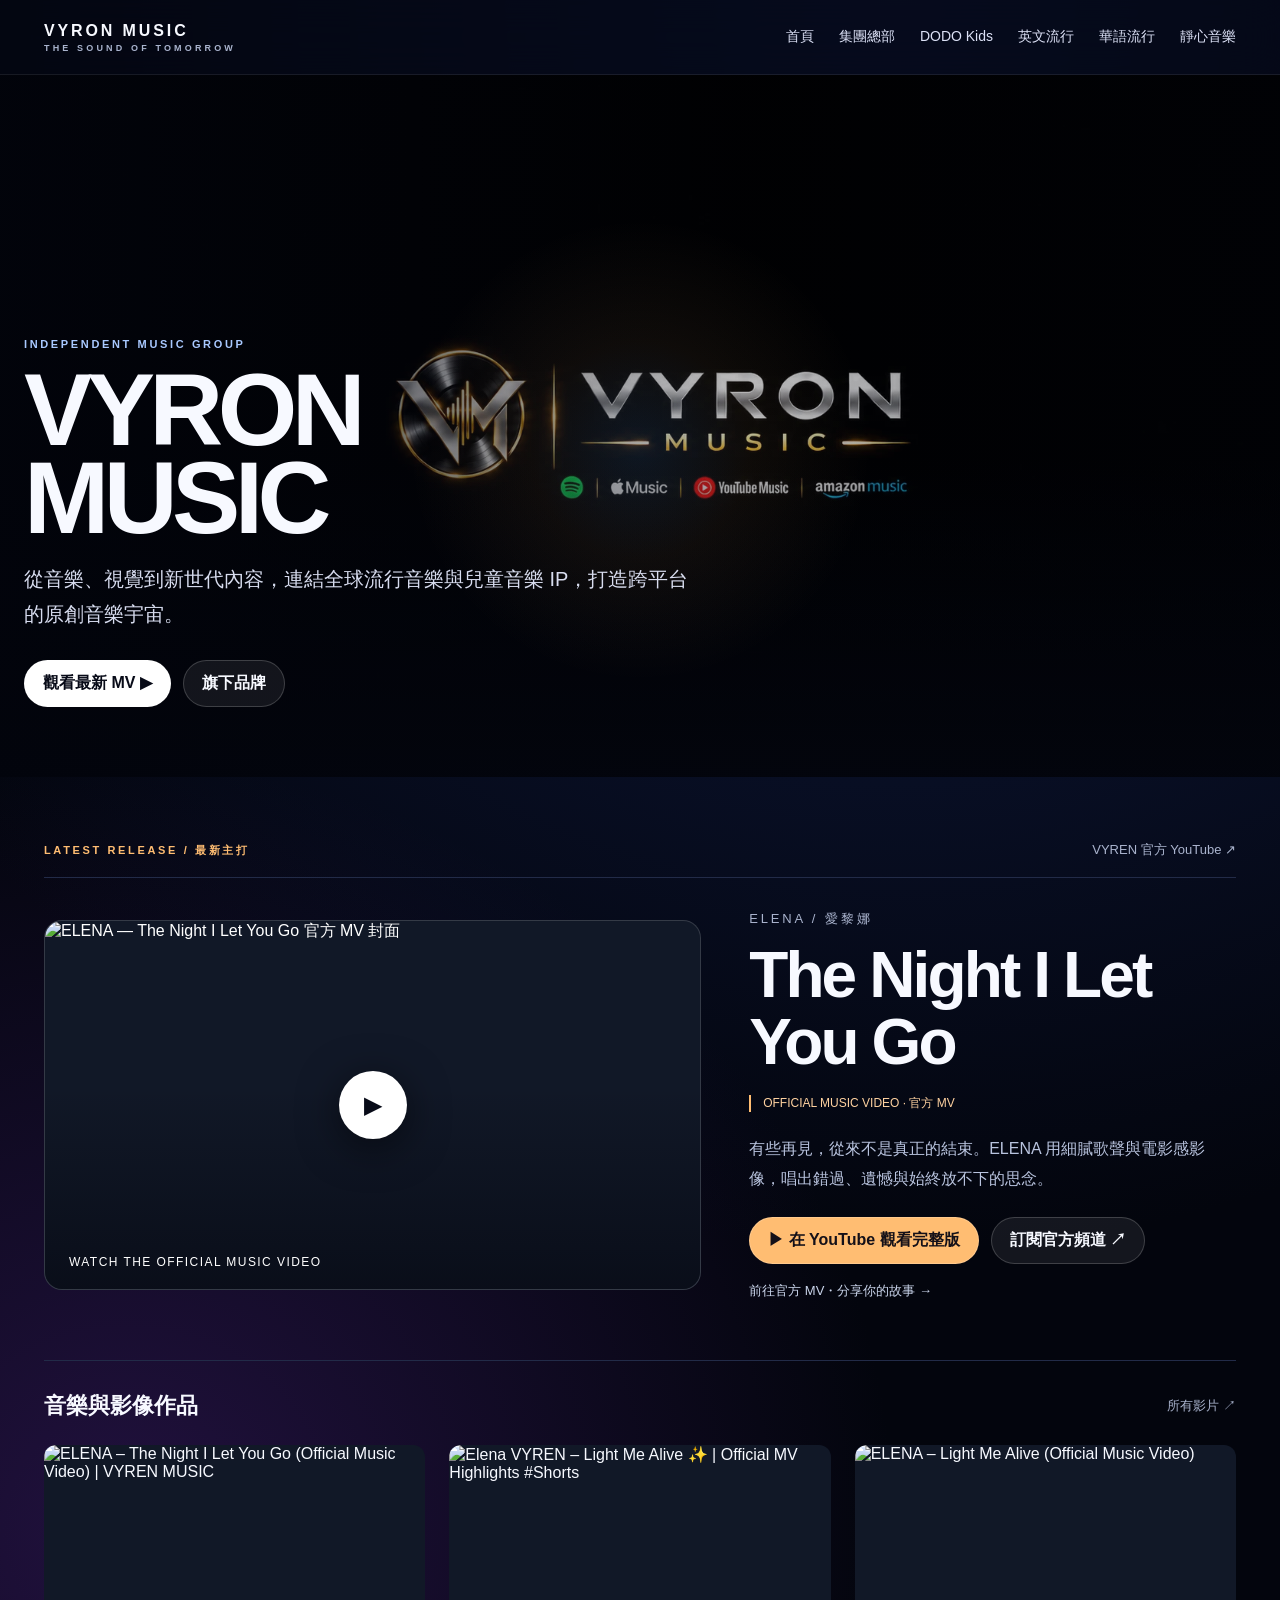
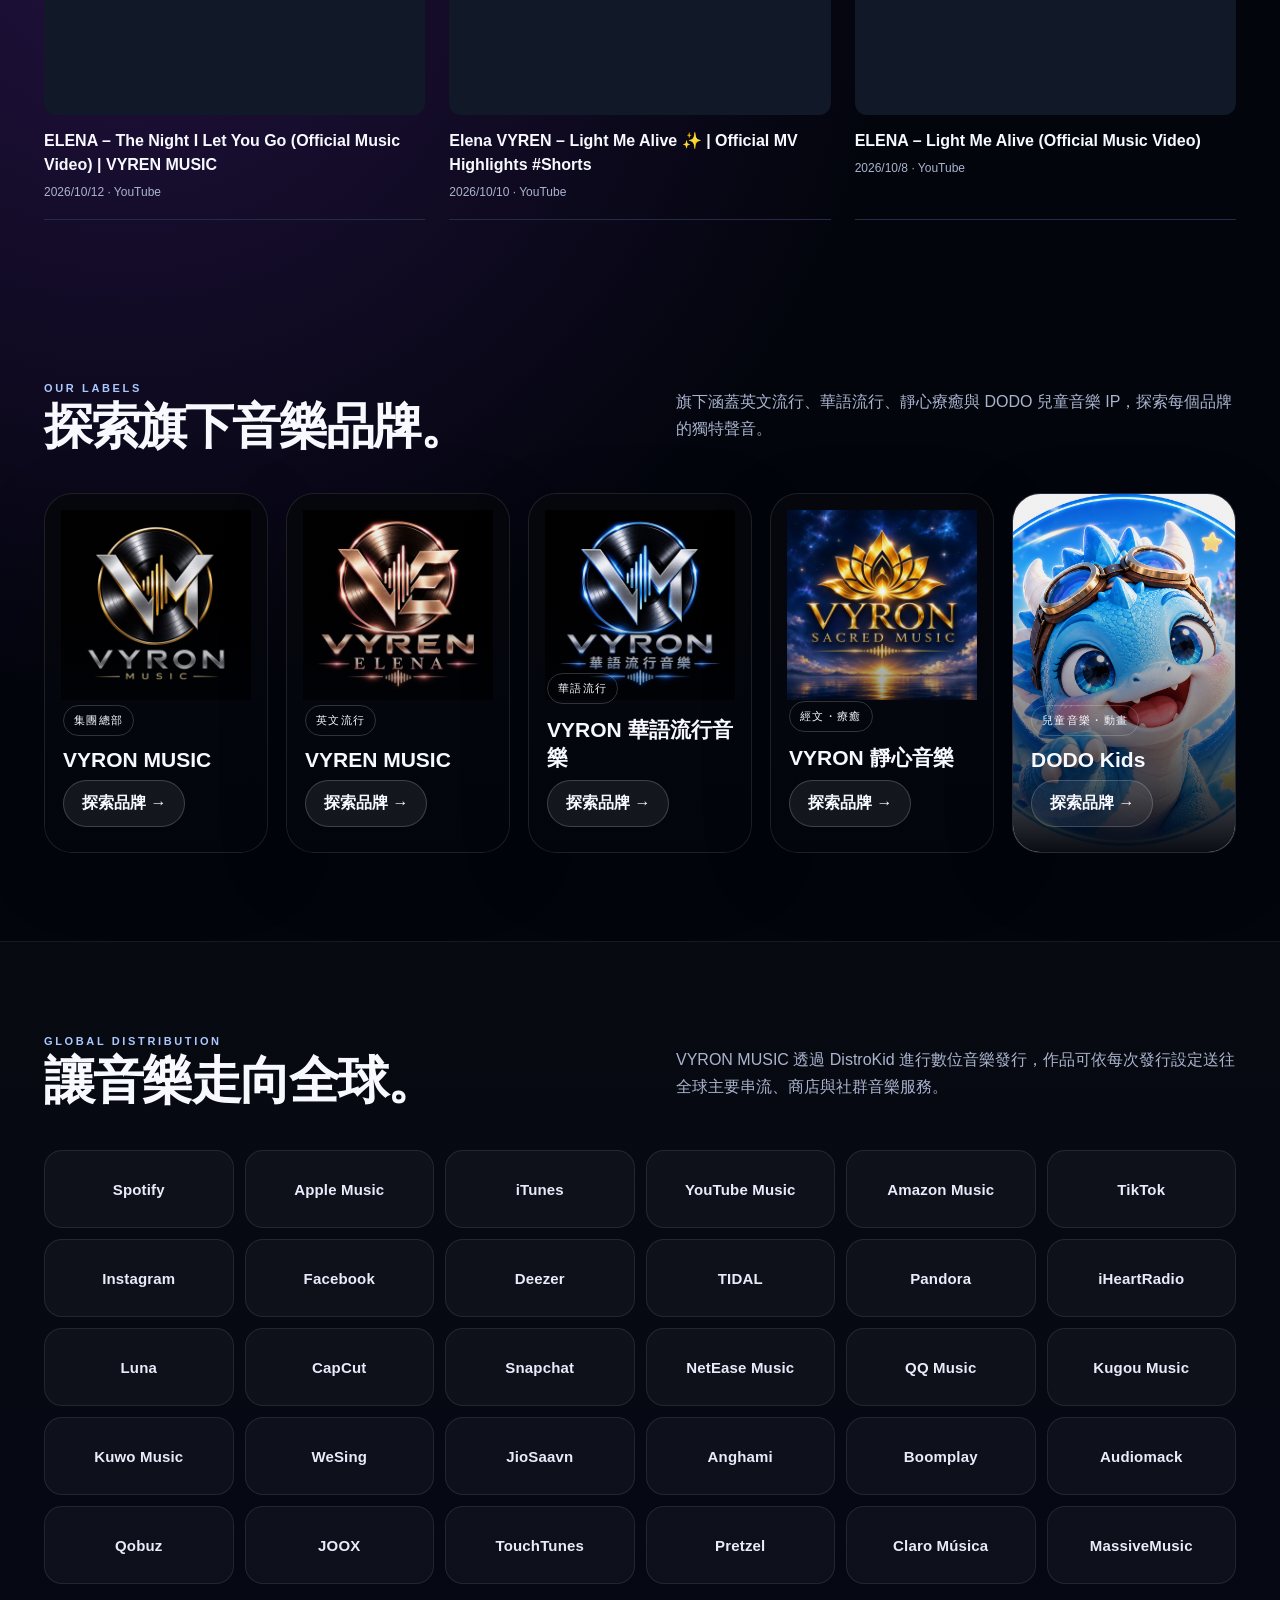
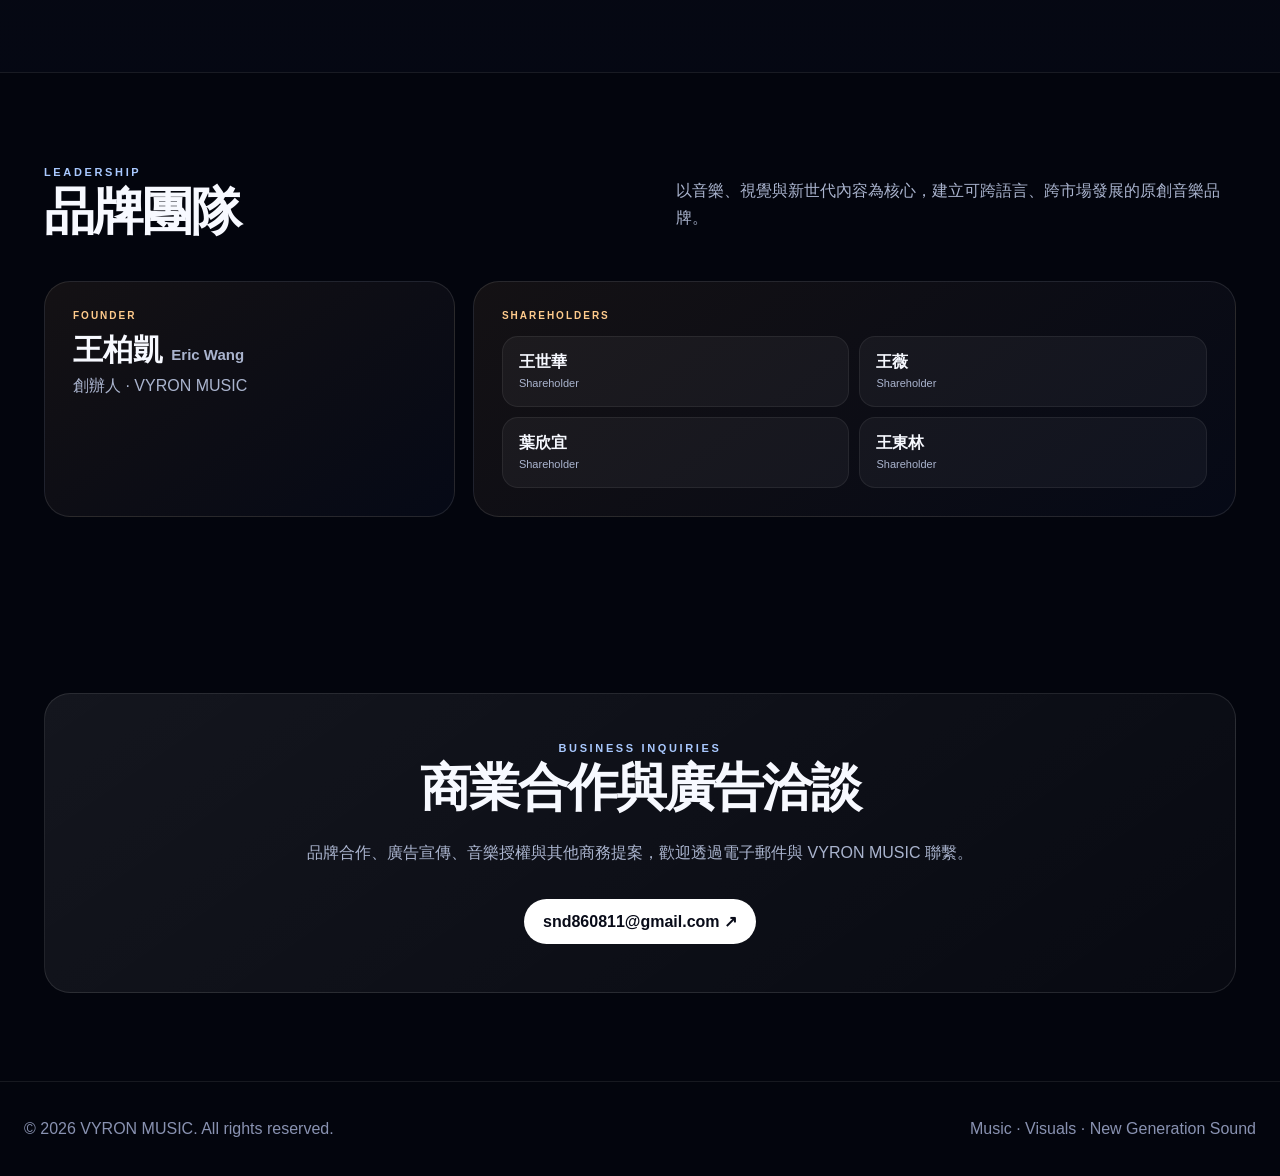
==== commit 4557b553: "Replace four brand logos and covers with ERIC's approved artwork" ====
--- a/index.html
+++ b/index.html
@@ -1,6 +1,7 @@
-<!doctype html><html lang="zh-Hant"><head><meta charset="utf-8"><meta name="viewport" content="width=device-width,initial-scale=1"><meta name="description" content="VYRON MUSIC — Music, visuals and new generation sound."><title>VYRON MUSIC｜The Sound of Tomorrow</title><link rel="stylesheet" href="style.css"><link rel="stylesheet" href="promo.css"><link rel="stylesheet" href="brands.css"></head><body><header class="nav"><div class="nav-in"><a class="brand" href="index.html">VYRON MUSIC<small>THE SOUND OF TOMORROW</small></a><nav class="links"><a href="index.html">首頁</a><a href="vyron.html">集團總部</a><a href="dodo.html">DODO Kids</a><a href="vyren.html">英文流行</a><a href="mandopop.html">華語流行</a><a href="healing.html">靜心音樂</a></nav><button class="menu" aria-label="選單">☰</button></div></header><main><section class="hero"><img class="hero-media" src="assets/brand-vyron-banner.webp" onerror="this.onerror=null;this.src='assets/vyron-cover.png'" alt="VYRON MUSIC 品牌主視覺" loading="eager"><div class="hero-content"><div class="eyebrow">INDEPENDENT MUSIC GROUP</div><h1>VYRON<br>MUSIC</h1><p>從音樂、視覺到新世代內容，連結全球流行音樂與兒童音樂 IP，打造跨平台的原創音樂宇宙。</p><div class="actions"><a class="btn primary" href="#latest">觀看最新 MV ▶</a><a class="btn" href="#labels">旗下品牌</a></div></div></section><section class="section release-section" id="latest" data-releases data-featured-id="tFe1W2CGwgE">
+<!doctype html><html lang="zh-Hant"><head><meta charset="utf-8"><meta name="viewport" content="width=device-width,initial-scale=1"><meta name="description" content="VYRON MUSIC — Music, visuals and new generation sound."><title>VYRON MUSIC｜The Sound of Tomorrow</title><link rel="stylesheet" href="style.css"><link rel="stylesheet" href="promo.css"><link rel="stylesheet" href="brands.css?v=20261026"></head><body><header class="nav"><div class="nav-in"><a class="brand" href="index.html">VYRON MUSIC<small>THE SOUND OF TOMORROW</small></a><nav class="links"><a href="index.html">首頁</a><a href="vyron.html">集團總部</a><a href="dodo.html">DODO Kids</a><a href="vyren.html">英文流行</a><a href="mandopop.html">華語流行</a><a href="healing.html">靜心音樂</a></nav><button class="menu" aria-label="選單">☰</button></div></header><main><section class="hero"><img class="hero-media" src="assets/brand-vyron-banner.webp?v=20261026" onerror="this.onerror=null;this.src='assets/vyron-cover.png'" alt="VYRON MUSIC 品牌主視覺" loading="eager"><div class="hero-content"><div class="eyebrow">INDEPENDENT MUSIC GROUP</div><h1>VYRON<br>MUSIC</h1><p>從音樂、視覺到新世代內容，連結全球流行音樂與兒童音樂 IP，打造跨平台的原創音樂宇宙。</p><div class="actions"><a class="btn primary" href="#latest">觀看最新 MV ▶</a><a class="btn" href="#labels">旗下品牌</a></div></div></section><section class="section release-section" id="latest" data-releases data-featured-id="tFe1W2CGwgE">
 <div class="release-topline"><div class="eyebrow">LATEST RELEASE / 最新主打</div><a href="https://www.youtube.com/@ElenaVYREN" target="_blank" rel="noopener">VYREN 官方 YouTube ↗</a></div>
 <div class="release-feature"><a class="release-art" href="https://www.youtube.com/watch?v=tFe1W2CGwgE" target="_blank" rel="noopener" aria-label="探索 ELENA The Night I Let You Go 官方 MV"><img src="https://i.ytimg.com/vi/tFe1W2CGwgE/hqdefault.jpg" alt="ELENA — The Night I Let You Go 官方 MV 封面" width="480" height="270" loading="lazy"><span class="release-play" aria-hidden="true">▶</span><span class="release-caption">WATCH THE OFFICIAL MUSIC VIDEO</span></a>
 <div class="release-copy"><div class="release-artist">ELENA / 愛黎娜</div><h2>The Night I Let You Go</h2><div class="release-kind">OFFICIAL MUSIC VIDEO · 官方 MV</div><p class="release-description">有些再見，從來不是真正的結束。ELENA 用細膩歌聲與電影感影像，唱出錯過、遺憾與始終放不下的思念。</p><div class="actions"><a class="btn primary release-watch" href="https://www.youtube.com/watch?v=tFe1W2CGwgE" target="_blank" rel="noopener">▶ 在 YouTube 觀看完整版</a><a class="btn" href="https://www.youtube.com/@ElenaVYREN?sub_confirmation=1" target="_blank" rel="noopener">訂閱官方頻道 ↗</a></div><a class="release-secondary" href="https://www.youtube.com/watch?v=tFe1W2CGwgE" target="_blank" rel="noopener">前往官方 MV・分享你的故事 →</a></div></div>
-<div class="video-library"><div class="library-heading"><h3>音樂與影像作品</h3><a href="https://www.youtube.com/@ElenaVYREN/videos" target="_blank" rel="noopener">所有影片 ↗</a></div><div class="video-grid"><a class="video-tile" href="https://www.youtube.com/watch?v=tFe1W2CGwgE" target="_blank" rel="noopener"><img src="https://i.ytimg.com/vi/tFe1W2CGwgE/hqdefault.jpg" alt="The Night I Let You Go 官方 MV" loading="lazy" width="480" height="270"><h4>ELENA — The Night I Let You Go (Official Music Video)</h4><p>2026/10/12 · YouTube</p></a><a class="video-tile" href="light-me-alive.html"><img src="https://i.ytimg.com/vi/3es9wob1jHA/hqdefault.jpg" alt="Light Me Alive 官方 MV" loading="lazy" width="480" height="270"><h4>ELENA — Light Me Alive (Official Music Video)</h4><p>VYREN MUSIC · YouTube</p></a></div></div></section><section class="section" id="labels"><div class="section-head"><div><div class="eyebrow">OUR LABELS</div><h2 class="nowrap-title">探索旗下音樂品牌。</h2></div><p>旗下涵蓋英文流行、華語流行、靜心療癒與 DODO 兒童音樂 IP，探索每個品牌的獨特聲音。</p></div><div class="cards"><a class="card" href="vyron.html"><img class="" src="assets/brand-vyron-avatar.webp" onerror="this.onerror=null;this.src='assets/vyron-avatar.png'" alt="VYRON MUSIC" loading="eager"><div class="card-content"><span class="tag">集團總部</span><h3>VYRON MUSIC</h3><span class="btn">探索品牌 →</span></div></a><a class="card" href="vyren.html"><img class="" src="assets/brand-vyren-avatar.webp" onerror="this.onerror=null;this.src='assets/vyren-avatar.jpg'" alt="VYREN MUSIC" loading="eager"><div class="card-content"><span class="tag">英文流行</span><h3>VYREN MUSIC</h3><span class="btn">探索品牌 →</span></div></a><a class="card" href="mandopop.html"><img class="" src="assets/brand-mandopop-avatar.webp"  alt="VYRON 華語流行音樂" loading="eager"><div class="card-content"><span class="tag">華語流行</span><h3>VYRON 華語流行音樂</h3><span class="btn">探索品牌 →</span></div></a><a class="card" href="healing.html"><img class="" src="assets/brand-healing-avatar.webp"  alt="VYRON 靜心音樂" loading="eager"><div class="card-content"><span class="tag">經文・療癒</span><h3>VYRON 靜心音樂</h3><span class="btn">探索品牌 →</span></div></a><a class="card" href="dodo.html"><img class="" src="assets/dodo-avatar.png"  alt="DODO Kids" loading="eager"><div class="card-content"><span class="tag">兒童音樂・動畫</span><h3>DODO Kids</h3><span class="btn">探索品牌 →</span></div></a></div></section><section class="distribution"><div class="section"><div class="section-head"><div><div class="eyebrow">GLOBAL DISTRIBUTION</div><h2>讓音樂走向全球。</h2></div><p>VYRON MUSIC 透過 DistroKid 進行數位音樂發行，作品可依每次發行設定送往全球主要串流、商店與社群音樂服務。</p></div><div class="platform-wall"><div class="store-logo"><b>Spotify</b></div><div class="store-logo"><b>Apple Music</b></div><div class="store-logo"><b>iTunes</b></div><div class="store-logo"><b>YouTube Music</b></div><div class="store-logo"><b>Amazon Music</b></div><div class="store-logo"><b>TikTok</b></div><div class="store-logo"><b>Instagram</b></div><div class="store-logo"><b>Facebook</b></div><div class="store-logo"><b>Deezer</b></div><div class="store-logo"><b>TIDAL</b></div><div class="store-logo"><b>Pandora</b></div><div class="store-logo"><b>iHeartRadio</b></div><div class="store-logo"><b>Luna</b></div><div class="store-logo"><b>CapCut</b></div><div class="store-logo"><b>Snapchat</b></div><div class="store-logo"><b>NetEase Music</b></div><div class="store-logo"><b>QQ Music</b></div><div class="store-logo"><b>Kugou Music</b></div><div class="store-logo"><b>Kuwo Music</b></div><div class="store-logo"><b>WeSing</b></div><div class="store-logo"><b>JioSaavn</b></div><div class="store-logo"><b>Anghami</b></div><div class="store-logo"><b>Boomplay</b></div><div class="store-logo"><b>Audiomack</b></div><div class="store-logo"><b>Qobuz</b></div><div class="store-logo"><b>JOOX</b></div><div class="store-logo"><b>TouchTunes</b></div><div class="store-logo"><b>Pretzel</b></div><div class="store-logo"><b>Claro Música</b></div><div class="store-logo"><b>MassiveMusic</b></div></div></div></section><section class="section"><div class="section-head"><div><div class="eyebrow">LEADERSHIP</div><h2>品牌團隊</h2></div><p>以音樂、視覺與新世代內容為核心，建立可跨語言、跨市場發展的原創音樂品牌。</p></div><div class="team-wrap"><div class="founder-card"><div class="role">FOUNDER</div><h3>王柏凱 <small style="font-size:.5em;color:#aab4ce">Eric Wang</small></h3><p>創辦人 · VYRON MUSIC</p></div><div class="shareholders"><div class="role">SHAREHOLDERS</div><div class="people"><div class="person"><strong>王世華</strong><span>Shareholder</span></div><div class="person"><strong>王薇</strong><span>Shareholder</span></div><div class="person"><strong>葉欣宜</strong><span>Shareholder</span></div><div class="person"><strong>王東林</strong><span>Shareholder</span></div></div></div></div></section><section class="section contact-section"><div class="panel"><div class="eyebrow">BUSINESS INQUIRIES</div><h2>商業合作與廣告洽談</h2><p>品牌合作、廣告宣傳、音樂授權與其他商務提案，歡迎透過電子郵件與 VYRON MUSIC 聯繫。</p><a class="btn primary" href="mailto:snd860811@gmail.com">snd860811@gmail.com ↗</a></div></section></main><footer class="footer"><div class="footer-in"><div>© 2026 VYRON MUSIC. All rights reserved.</div><div>Music · Visuals · New Generation Sound</div></div></footer><script src="script.js"></script><script src="promo.js" defer></script><script src="brand-videos.js" defer></script></body></html>
+<div class="video-library"><div class="library-heading"><h3>音樂與影像作品</h3><a href="https://www.youtube.com/@ElenaVYREN/videos" target="_blank" rel="noopener">所有影片 ↗</a></div><div class="video-grid"><a class="video-tile" href="https://www.youtube.com/watch?v=tFe1W2CGwgE" target="_blank" rel="noopener"><img src="https://i.ytimg.com/vi/tFe1W2CGwgE/hqdefault.jpg" alt="The Night I Let You Go 官方 MV" loading="lazy" width="480" height="270"><h4>ELENA — The Night I Let You Go (Official Music Video)</h4><p>2026/10/12 · YouTube</p></a><a class="video-tile" href="light-me-alive.html"><img src="https://i.ytimg.com/vi/3es9wob1jHA/hqdefault.jpg" alt="Light Me Alive 官方 MV" loading="lazy" width="480" height="270"><h4>ELENA — Light Me Alive (Official Music Video)</h4><p>VYREN MUSIC · YouTube</p></a></div></div></section><section class="section" id="labels"><div class="section-head"><div><div class="eyebrow">OUR LABELS</div><h2 class="nowrap-title">探索旗下音樂品牌。</h2></div><p>旗下涵蓋英文流行、華語流行、靜心療癒與 DODO 兒童音樂 IP，探索每個品牌的獨特聲音。</p></div><div class="cards"><a class="card" href="vyron.html"><img class="" src="assets/brand-vyron-avatar.webp?v=20261026" onerror="this.onerror=null;this.src='assets/vyron-avatar.png'" alt="VYRON MUSIC" loading="eager"><div class="card-content"><span class="tag">集團總部</span><h3>VYRON MUSIC</h3><span class="btn">探索品牌 →</span></div></a><a class="card" href="vyren.html"><img class="" src="assets/brand-vyren-avatar.webp?v=20261026" onerror="this.onerror=null;this.src='assets/vyren-avatar.jpg'" alt="VYREN MUSIC" loading="eager"><div class="card-content"><span class="tag">英文流行</span><h3>VYREN MUSIC</h3><span class="btn">探索品牌 →</span></div></a><a class="card" href="mandopop.html"><img class="" src="assets/brand-mandopop-avatar.webp?v=20261026"  alt="VYRON 華語流行音樂" loading="eager"><div class="card-content"><span class="tag">華語流行</span><h3>VYRON 華語流行音樂</h3><span class="btn">探索品牌 →</span></div></a><a class="card" href="healing.html"><img class="" src="assets/brand-healing-avatar.webp?v=20261026"  alt="VYRON 靜心音樂" loading="eager"><div class="card-content"><span class="tag">經文・療癒</span><h3>VYRON 靜心音樂</h3><span class="btn">探索品牌 →</span></div></a><a class="card" href="dodo.html"><img class="" src="assets/dodo-avatar.png"  alt="DODO Kids" loading="eager"><div class="card-content"><span class="tag">兒童音樂・動畫</span><h3>DODO Kids</h3><span class="btn">探索品牌 →</span></div></a></div></section><section class="distribution"><div class="section"><div class="section-head"><div><div class="eyebrow">GLOBAL DISTRIBUTION</div><h2>讓音樂走向全球。</h2></div><p>VYRON MUSIC 透過 DistroKid 進行數位音樂發行，作品可依每次發行設定送往全球主要串流、商店與社群音樂服務。</p></div><div class="platform-wall"><div class="store-logo"><b>Spotify</b></div><div class="store-logo"><b>Apple Music</b></div><div class="store-logo"><b>iTunes</b></div><div class="store-logo"><b>YouTube Music</b></div><div class="store-logo"><b>Amazon Music</b></div><div class="store-logo"><b>TikTok</b></div><div class="store-logo"><b>Instagram</b></div><div class="store-logo"><b>Facebook</b></div><div class="store-logo"><b>Deezer</b></div><div class="store-logo"><b>TIDAL</b></div><div class="store-logo"><b>Pandora</b></div><div class="store-logo"><b>iHeartRadio</b></div><div class="store-logo"><b>Luna</b></div><div class="store-logo"><b>CapCut</b></div><div class="store-logo"><b>Snapchat</b></div><div class="store-logo"><b>NetEase Music</b></div><div class="store-logo"><b>QQ Music</b></div><div class="store-logo"><b>Kugou Music</b></div><div class="store-logo"><b>Kuwo Music</b></div><div class="store-logo"><b>WeSing</b></div><div class="store-logo"><b>JioSaavn</b></div><div class="store-logo"><b>Anghami</b></div><div class="store-logo"><b>Boomplay</b></div><div class="store-logo"><b>Audiomack</b></div><div class="store-logo"><b>Qobuz</b></div><div class="store-logo"><b>JOOX</b></div><div class="store-logo"><b>TouchTunes</b></div><div class="store-logo"><b>Pretzel</b></div><div class="store-logo"><b>Claro Música</b></div><div class="store-logo"><b>MassiveMusic</b></div></div></div></section><section class="section"><div class="section-head"><div><div class="eyebrow">LEADERSHIP</div><h2>品牌團隊</h2></div><p>以音樂、視覺與新世代內容為核心，建立可跨語言、跨市場發展的原創音樂品牌。</p></div><div class="team-wrap"><div class="founder-card"><div class="role">FOUNDER</div><h3>王柏凱 <small style="font-size:.5em;color:#aab4ce">Eric Wang</small></h3><p>創辦人 · VYRON MUSIC</p></div><div class="shareholders"><div class="role">SHAREHOLDERS</div><div class="people"><div class="person"><strong>王世華</strong><span>Shareholder</span></div><div class="person"><strong>王薇</strong><span>Shareholder</span></div><div class="person"><strong>葉欣宜</strong><span>Shareholder</span></div><div class="person"><strong>王東林</strong><span>Shareholder</span></div></div></div></div></section><section class="section contact-section"><div class="panel"><div class="eyebrow">BUSINESS INQUIRIES</div><h2>商業合作與廣告洽談</h2><p>品牌合作、廣告宣傳、音樂授權與其他商務提案，歡迎透過電子郵件與 VYRON MUSIC 聯繫。</p><a class="btn primary" href="mailto:snd860811@gmail.com">snd860811@gmail.com ↗</a></div></section></main><footer class="footer"><div class="footer-in"><div>© 2026 VYRON MUSIC. All rights reserved.</div><div>Music · Visuals · New Generation Sound</div></div></footer><script src="script.js"></script><script src="promo.js" defer></script><script src="brand-videos.js" defer></script></body></html>
 
+
--- a/brands.css
+++ b/brands.css
@@ -1 +1,4 @@
-.hero-media{object-fit:cover}.cards{grid-template-columns:repeat(5,minmax(0,1fr))}.cards .card{min-height:360px}.cards .card h3{font-size:21px}.cards .card-content{left:18px;right:18px}.cover img{width:100%;height:100%;object-fit:cover}.contact-section .panel{text-align:center;padding:48px 25px}.contact-section .panel p{color:var(--muted);line-height:1.8}.contact-section .panel .btn{margin-top:15px}.channel-recs .notice{grid-column:1/-1}.hero .hero-media{filter:brightness(.9)}@media(max-width:1100px){.cards{grid-template-columns:repeat(3,minmax(0,1fr))}}@media(max-width:800px){.cards{grid-template-columns:1fr}.cards .card{min-height:350px}}+.hero-media{object-fit:cover}.cards{grid-template-columns:repeat(5,minmax(0,1fr))}.cards .card{min-height:360px}.cards .card h3{font-size:21px}.cards .card-content{left:18px;right:18px}.cover img{width:100%;height:100%;object-fit:cover}.contact-section .panel{text-align:center;padding:48px 25px}.contact-section .panel p{color:var(--muted);line-height:1.8}.contact-section .panel .btn{margin-top:15px}.channel-recs .notice{grid-column:1/-1}.hero .hero-media{filter:brightness(.9)}@media(max-width:1100px){.cards{grid-template-columns:repeat(3,minmax(0,1fr))}}@media(max-width:800px){.cards{grid-template-columns:1fr}.cards .card{min-height:350px}}
+
+/* Preserve the supplied brand artwork without cropping the marks. */
+.profile-hero .cover img{object-fit:contain;background:#000}.cards .card>img[src*="brand-"]{height:190px;top:16px;object-fit:contain;padding:0 12px}.cards .card:has(>img[src*="brand-"]){background:#05070d}
